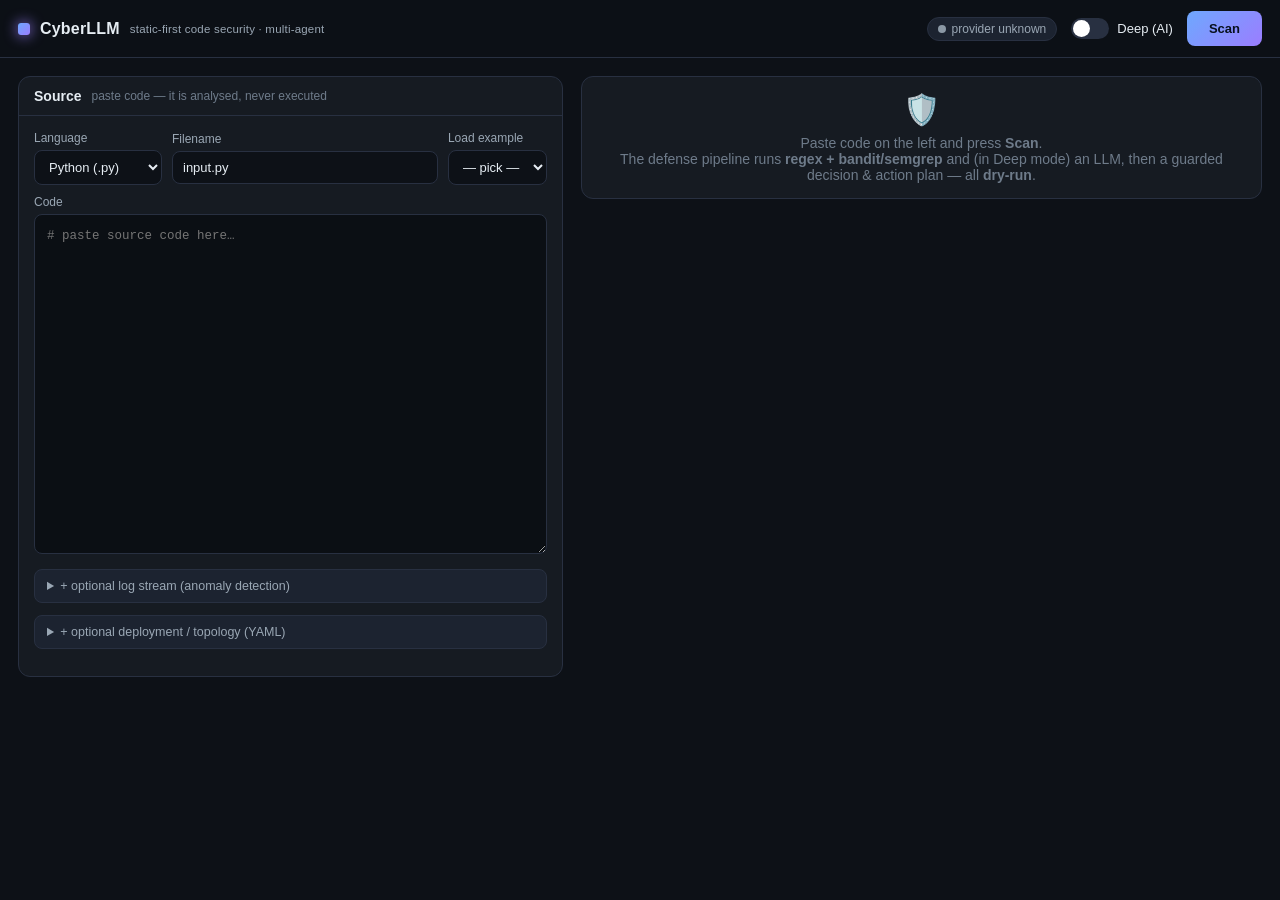
==== CyberLLM/webapp/index.html @ f9208fcb "MPC tools fixing, pipeline + multi-agent comm fix, Add UI features, problems lines fix" ====
<!DOCTYPE html>
<html lang="en">
<head>
<meta charset="utf-8">
<meta name="viewport" content="width=device-width, initial-scale=1">
<title>CyberLLM · static-first code security</title>
<style>
  :root{
    --bg:#0d1117; --panel:#161b22; --panel2:#1c2330; --line:#283041;
    --txt:#e6edf3; --muted:#9aa7b4; --dim:#6e7b8a;
    --accent:#6ea8fe; --accent2:#9b7dff;
    --crit:#ff4d6d; --high:#ff9f43; --med:#ffd23f; --low:#4dabf7; --info:#8b98a5;
    --ok:#3fb950; --bad:#f85149;
    --mono:"SFMono-Regular",Consolas,"Liberation Mono",Menlo,monospace;
    --sans:-apple-system,BlinkMacSystemFont,"Segoe UI",Roboto,Helvetica,Arial,sans-serif;
  }
  *{box-sizing:border-box}
  html,body{margin:0;padding:0;background:var(--bg);color:var(--txt);font-family:var(--sans);font-size:14px}
  a{color:var(--accent);text-decoration:none}
  button,select,input,textarea{font-family:inherit}
  .wrap{max-width:1500px;margin:0 auto;padding:0 18px 60px}

  /* ---- top bar ---- */
  header.bar{position:sticky;top:0;z-index:30;background:rgba(13,17,23,.85);
    backdrop-filter:blur(10px);border-bottom:1px solid var(--line)}
  .bar .inner{max-width:1500px;margin:0 auto;padding:11px 18px;display:flex;
    align-items:center;gap:14px;flex-wrap:wrap}
  .brand{display:flex;align-items:center;gap:10px;font-weight:700;font-size:16px;letter-spacing:.2px}
  .brand .dot{width:12px;height:12px;border-radius:3px;
    background:linear-gradient(135deg,var(--accent),var(--accent2));box-shadow:0 0 14px var(--accent2)}
  .brand small{font-weight:500;color:var(--muted);font-size:11.5px}
  .bar .spacer{flex:1}
  .pill{display:inline-flex;align-items:center;gap:6px;padding:4px 10px;border-radius:999px;
    background:var(--panel2);border:1px solid var(--line);font-size:12px;color:var(--muted)}
  .pill b{color:var(--txt);font-weight:600}
  .pill .d{width:8px;height:8px;border-radius:50%}
  .d.green{background:var(--ok)} .d.gray{background:var(--info)} .d.amber{background:var(--med)}

  /* ---- layout ---- */
  .grid{display:grid;grid-template-columns:minmax(420px,1fr) minmax(520px,1.25fr);gap:18px;margin-top:18px}
  @media(max-width:1080px){.grid{grid-template-columns:1fr}}
  .card{background:var(--panel);border:1px solid var(--line);border-radius:12px;overflow:hidden}
  .card>.head{padding:11px 15px;border-bottom:1px solid var(--line);display:flex;
    align-items:center;gap:10px;font-weight:600}
  .card>.head .sub{font-weight:400;color:var(--dim);font-size:12px}
  .card>.body{padding:15px}

  label.fld{display:block;font-size:12px;color:var(--muted);margin:0 0 5px}
  .row{display:flex;gap:10px;flex-wrap:wrap;align-items:center}
  select,input[type=text]{background:var(--bg);color:var(--txt);border:1px solid var(--line);
    border-radius:8px;padding:8px 10px;font-size:13px}
  textarea{width:100%;background:#0b0f14;color:#dce3ea;border:1px solid var(--line);border-radius:8px;
    padding:12px;font-family:var(--mono);font-size:12.5px;line-height:1.55;resize:vertical;tab-size:4}
  #code{min-height:340px}
  details.opt{margin-top:12px;border:1px solid var(--line);border-radius:8px;background:var(--panel2)}
  details.opt summary{cursor:pointer;padding:9px 12px;font-size:12.5px;color:var(--muted);user-select:none}
  details.opt[open] summary{border-bottom:1px solid var(--line);color:var(--txt)}
  details.opt .inner{padding:12px}
  details.opt textarea{min-height:120px}

  .btn{border:1px solid var(--line);background:var(--panel2);color:var(--txt);border-radius:8px;
    padding:9px 16px;font-size:13px;cursor:pointer;transition:.15s}
  .btn:hover{border-color:var(--accent)}
  .btn.primary{background:linear-gradient(135deg,var(--accent),var(--accent2));border:none;
    color:#08111f;font-weight:700;padding:10px 22px}
  .btn.primary:disabled{opacity:.5;cursor:not-allowed}
  .toggle{display:inline-flex;align-items:center;gap:8px;cursor:pointer;user-select:none;font-size:13px}
  .toggle input{display:none}
  .toggle .track{width:38px;height:21px;border-radius:999px;background:var(--line);position:relative;transition:.2s}
  .toggle .track:after{content:"";position:absolute;top:2px;left:2px;width:17px;height:17px;border-radius:50%;
    background:#fff;transition:.2s}
  .toggle input:checked+.track{background:linear-gradient(135deg,var(--accent),var(--accent2))}
  .toggle input:checked+.track:after{left:19px}

  /* ---- results ---- */
  #results{display:none}
  .stats{display:grid;grid-template-columns:repeat(auto-fit,minmax(96px,1fr));gap:10px}
  .stat{background:var(--panel2);border:1px solid var(--line);border-radius:10px;padding:11px 12px;text-align:center}
  .stat .n{font-size:24px;font-weight:800;line-height:1}
  .stat .l{font-size:11px;color:var(--muted);margin-top:5px;text-transform:uppercase;letter-spacing:.4px}
  .stat.sev-critical .n{color:var(--crit)} .stat.sev-high .n{color:var(--high)}
  .stat.sev-medium .n{color:var(--med)} .stat.sev-low .n{color:var(--low)}

  .banner{display:flex;gap:14px;flex-wrap:wrap;align-items:center;padding:13px 15px;border-radius:10px;
    border:1px solid var(--line);background:var(--panel2);margin-bottom:14px}
  .badge{display:inline-flex;align-items:center;gap:6px;padding:4px 11px;border-radius:7px;font-size:12px;
    font-weight:600;border:1px solid transparent}
  .badge.tier{background:rgba(110,168,254,.12);color:var(--accent);border-color:rgba(110,168,254,.3)}
  .badge.pass{background:rgba(63,185,80,.13);color:var(--ok);border-color:rgba(63,185,80,.35)}
  .badge.refused{background:rgba(248,81,73,.13);color:var(--bad);border-color:rgba(248,81,73,.35)}
  .badge.mode{background:rgba(155,125,255,.13);color:var(--accent2);border-color:rgba(155,125,255,.35)}

  /* finding cards */
  .finding{border:1px solid var(--line);border-left-width:4px;border-radius:9px;background:var(--panel2);
    padding:12px 14px;margin-bottom:10px;cursor:pointer;transition:.12s}
  .finding:hover{border-color:var(--accent);transform:translateX(2px)}
  .finding.sev-critical{border-left-color:var(--crit)} .finding.sev-high{border-left-color:var(--high)}
  .finding.sev-medium{border-left-color:var(--med)} .finding.sev-low{border-left-color:var(--low)}
  .finding.sev-info{border-left-color:var(--info)}
  .finding .top{display:flex;align-items:center;gap:9px;flex-wrap:wrap}
  .sevtag{font-size:10.5px;font-weight:800;text-transform:uppercase;letter-spacing:.5px;padding:2px 8px;border-radius:5px}
  .sevtag.sev-critical{background:var(--crit);color:#1a0008}
  .sevtag.sev-high{background:var(--high);color:#1a0d00}
  .sevtag.sev-medium{background:var(--med);color:#1a1500}
  .sevtag.sev-low{background:var(--low);color:#001018}
  .sevtag.sev-info{background:var(--info);color:#06121d}
  .finding .rid{font-family:var(--mono);font-size:11.5px;color:var(--accent);background:rgba(110,168,254,.1);
    padding:2px 7px;border-radius:5px}
  .finding .title{font-weight:600;font-size:13.5px}
  .finding .loc{margin-left:auto;font-family:var(--mono);font-size:11.5px;color:var(--dim)}
  .finding .detail{margin-top:7px;color:var(--muted);font-size:12.8px;line-height:1.5}
  .finding .meta{margin-top:8px;display:flex;gap:8px;flex-wrap:wrap}
  .chip{font-size:10.5px;color:var(--dim);background:var(--bg);border:1px solid var(--line);border-radius:5px;padding:2px 7px}
  .empty{padding:26px;text-align:center;color:var(--dim)}
  .empty .big{font-size:30px;margin-bottom:8px}

  /* code viewer */
  .code{font-family:var(--mono);font-size:12.5px;line-height:1.6;background:#0b0f14;border-radius:8px;
    overflow:auto;max-height:560px;border:1px solid var(--line)}
  .code table{border-collapse:collapse;width:100%}
  .code td{padding:0 0;vertical-align:top}
  .code td.ln{width:1%;white-space:nowrap;text-align:right;color:var(--dim);user-select:none;
    padding:0 12px 0 14px;border-right:1px solid var(--line)}
  .code td.src{padding:0 14px;white-space:pre;width:100%}
  .code tr.hl-critical{background:rgba(255,77,109,.13)} .code tr.hl-critical td.ln{color:var(--crit);font-weight:700}
  .code tr.hl-high{background:rgba(255,159,67,.12)} .code tr.hl-high td.ln{color:var(--high);font-weight:700}
  .code tr.hl-medium{background:rgba(255,210,63,.1)} .code tr.hl-medium td.ln{color:var(--med);font-weight:700}
  .code tr.hl-low{background:rgba(77,171,247,.1)} .code tr.hl-low td.ln{color:var(--low);font-weight:700}
  .code tr.flash{animation:flash 1.1s ease-out}
  @keyframes flash{0%{background:rgba(110,168,254,.5)}100%{}}
  .code .tag{margin-left:14px;font-size:10px;padding:1px 6px;border-radius:4px;background:rgba(0,0,0,.35);
    color:var(--muted);border:1px solid var(--line)}

  .kv{display:grid;grid-template-columns:140px 1fr;gap:7px 14px;font-size:13px}
  .kv .k{color:var(--muted)} .kv .v{color:var(--txt);word-break:break-word}
  .mono{font-family:var(--mono);font-size:12px}
  pre.json{background:#0b0f14;border:1px solid var(--line);border-radius:8px;padding:14px;overflow:auto;
    font-family:var(--mono);font-size:11.5px;line-height:1.5;max-height:440px;color:#c9d4df}
  .audit li{margin-bottom:5px;font-family:var(--mono);font-size:11.5px;color:var(--muted)}
  .gap{margin-top:16px}
  .spin{width:15px;height:15px;border:2px solid rgba(255,255,255,.3);border-top-color:#08111f;border-radius:50%;
    display:inline-block;animation:sp .7s linear infinite;vertical-align:-2px}
  @keyframes sp{to{transform:rotate(360deg)}}
  .note{font-size:11.5px;color:var(--dim);margin-top:9px;line-height:1.5}
  .err{background:rgba(248,81,73,.1);border:1px solid rgba(248,81,73,.4);color:#ff9b94;
    padding:11px 14px;border-radius:8px;margin-top:12px;font-size:13px}
</style>
</head>
<body>

<header class="bar">
  <div class="inner">
    <div class="brand"><span class="dot"></span>CyberLLM
      <small>static-first code security · multi-agent</small></div>
    <div class="spacer"></div>
    <span class="pill" id="provPill"><span class="d gray"></span>checking provider…</span>
    <label class="toggle" title="Deep mode uses the configured LLM (Azure gpt-4o) when credentials exist; otherwise the deterministic regex+bandit layers run.">
      <input type="checkbox" id="deep"><span class="track"></span>
      <span>Deep&nbsp;(AI)</span>
    </label>
    <button class="btn primary" id="scanBtn">Scan</button>
  </div>
</header>

<div class="wrap">
  <div class="grid">

    <!-- ============ INPUT ============ -->
    <section class="card" id="inputCard">
      <div class="head">Source
        <span class="sub">paste code — it is analysed, never executed</span></div>
      <div class="body">
        <div class="row" style="margin-bottom:10px">
          <div>
            <label class="fld" for="lang">Language</label>
            <select id="lang">
              <option value="py">Python (.py)</option>
              <option value="c">C (.c)</option>
              <option value="cpp">C++ (.cpp)</option>
              <option value="java">Java (.java)</option>
              <option value="js">JavaScript (.js)</option>
              <option value="go">Go (.go)</option>
            </select>
          </div>
          <div style="flex:1;min-width:160px">
            <label class="fld" for="fname">Filename</label>
            <input type="text" id="fname" value="input.py" style="width:100%">
          </div>
          <div>
            <label class="fld" for="examples">Load example</label>
            <select id="examples"><option value="">— pick —</option></select>
          </div>
        </div>

        <label class="fld" for="code">Code</label>
        <textarea id="code" placeholder="# paste source code here…"></textarea>

        <details class="opt">
          <summary>+ optional log stream (anomaly detection)</summary>
          <div class="inner"><textarea id="logtxt"
            placeholder="paste log lines… (left blank → a clean baseline is used)"></textarea></div>
        </details>
        <details class="opt">
          <summary>+ optional deployment / topology (YAML)</summary>
          <div class="inner"><textarea id="deptxt"
            placeholder="actors / datasources / edges YAML… (left blank → a clean minimal topology is used)"></textarea></div>
        </details>

        <p class="note" id="modeNote"></p>
      </div>
    </section>

    <!-- ============ RESULTS ============ -->
    <section>
      <div id="placeholder" class="card"><div class="body empty">
        <div class="big">🛡️</div>
        Paste code on the left and press <b>Scan</b>.<br>
        The defense pipeline runs <b>regex + bandit/semgrep</b> and (in Deep mode) an LLM,
        then a guarded decision &amp; action plan — all <b>dry-run</b>.
      </div></div>
      <div id="err" class="err" style="display:none"></div>

      <div id="results">
        <!-- summary -->
        <div class="card"><div class="body">
          <div class="banner" id="banner"></div>
          <div class="stats" id="stats"></div>
          <p class="note" id="decisionSummary"></p>
        </div></div>

        <!-- findings -->
        <div class="card gap"><div class="head">Findings
          <span class="sub" id="findCount"></span></div>
          <div class="body" id="findings"></div>
        </div>

        <!-- annotated code -->
        <div class="card gap"><div class="head">Annotated source
          <span class="sub">flagged lines are highlighted — click a finding to jump</span></div>
          <div class="body"><div class="code" id="codeView"></div></div>
        </div>

        <!-- decision / action / guard -->
        <div class="card gap"><div class="head">Decision · Action · Guard</div>
          <div class="body" id="reasoning"></div>
        </div>

        <!-- raw -->
        <div class="card gap"><div class="head">Raw result (JSON)</div>
          <div class="body"><details><summary class="note" style="cursor:pointer">show full record</summary>
            <pre class="json gap" id="rawjson"></pre></details></div>
        </div>
      </div>
    </section>
  </div>
</div>

<script>
const $ = s => document.querySelector(s);
const EXT = {py:".py",c:".c",cpp:".cpp",java:".java",js:".js",go:".go"};
const SEV = ["critical","high","medium","low","info"];
const sevClass = s => SEV.includes((s||"").toLowerCase()) ? (s||"").toLowerCase() : "info";
const esc = s => (s==null?"":String(s)).replace(/[&<>"]/g,c=>({"&":"&amp;","<":"&lt;",">":"&gt;",'"':"&quot;"}[c]));

let HEALTH = null;

// ---- provider health ----
async function loadHealth(){
  try{
    const h = await (await fetch("/api/health")).json();
    HEALTH = h;
    const real = h.llm_real;
    $("#provPill").innerHTML =
      `<span class="d ${real?'green':'amber'}"></span>`+
      `LLM <b>${esc(h.llm_impl)}</b> · ${esc(h.llm_model)} `+
      `<span style="color:var(--dim)">(${real?'live':'offline stub'})</span>`;
    const t = h.tools||{};
    const av = Object.keys(t).filter(k=>t[k]);
    refreshModeNote(av);
  }catch(e){ $("#provPill").innerHTML = `<span class="d gray"></span>provider unknown`; }
}
function refreshModeNote(av){
  const deep = $("#deep").checked;
  const real = HEALTH && HEALTH.llm_real;
  let m = "";
  if(deep && real) m = "Deep mode → live LLM refinement on top of the static layers.";
  else if(deep && !real) m = "Deep requested but no live LLM credentials — running deterministic regex"+(av&&av.length?" + "+av.join("/"):"")+" only.";
  else m = "Fast mode → deterministic regex"+(av&&av.length?" + "+av.join("/"):"")+" (offline, instant).";
  $("#modeNote").textContent = m;
}

// ---- examples ----
async function loadExamples(){
  try{
    const r = await (await fetch("/api/examples")).json();
    const sel = $("#examples");
    (r.examples||[]).forEach((ex,i)=>{
      const o=document.createElement("option"); o.value=i; o.textContent=ex.name; sel.appendChild(o);
      sel._data=sel._data||[]; sel._data[i]=ex;
    });
  }catch(e){}
}
$("#examples").addEventListener("change",e=>{
  const d=e.target._data&&e.target._data[e.target.value]; if(!d)return;
  $("#code").value=d.code; $("#fname").value=d.filename;
  const ext=(d.filename.match(/\.(\w+)$/)||[])[1];
  for(const k in EXT){ if(EXT[k]==="."+ext){ $("#lang").value=k; } }
});
$("#lang").addEventListener("change",e=>{
  const f=$("#fname"); const base=(f.value.replace(/\.\w+$/,"")||"input");
  f.value = base + (EXT[e.target.value]||".txt");
});
$("#deep").addEventListener("change",()=>{
  const t=HEALTH&&HEALTH.tools||{}; refreshModeNote(Object.keys(t).filter(k=>t[k]));
});

// ---- scan ----
$("#scanBtn").addEventListener("click", runScan);
async function runScan(){
  const code = $("#code").value;
  if(!code.trim()){ showErr("Please paste some code first."); return; }
  const btn=$("#scanBtn"); btn.disabled=true; btn.innerHTML='<span class="spin"></span> Scanning…';
  $("#err").style.display="none";
  try{
    const res = await fetch("/api/scan",{method:"POST",headers:{"Content-Type":"application/json"},
      body:JSON.stringify({
        code, filename:$("#fname").value||"input.py",
        log:$("#logtxt").value, deployment:$("#deptxt").value,
        deep:$("#deep").checked })});
    const data = await res.json();
    if(!data.ok){ showErr(data.error||"scan failed"); return; }
    render(data);
  }catch(e){ showErr(String(e)); }
  finally{ btn.disabled=false; btn.textContent="Scan"; }
}
function showErr(m){ const e=$("#err"); e.textContent="⚠ "+m; e.style.display="block"; }

// ---- render ----
function render(data){
  $("#placeholder").style.display="none";
  $("#results").style.display="block";
  const rec=data.record||{};
  const findings=(rec.findings||[]).slice().sort((a,b)=>SEV.indexOf(sevClass(a.severity))-SEV.indexOf(sevClass(b.severity)));

  // banner
  const tier=rec.decision&&rec.decision.recommended_tier||"—";
  const gv=rec.guard_verdict||{}; const allowed=gv.allowed;
  const conf=rec.decision?Math.round((rec.decision.confidence||0)*100):0;
  $("#banner").innerHTML =
    `<span class="badge mode">${data.deep?'DEEP · AI':'FAST · static'}</span>`+
    `<span class="badge tier">tier: ${esc(tier)}</span>`+
    `<span class="badge ${allowed?'pass':'refused'}">guard: ${allowed?'PASS':'REFUSED'}</span>`+
    `<span class="pill">confidence <b>${conf}%</b></span>`+
    `<span class="pill">${esc(data.filename)}</span>`+
    (rec.replanning?`<span class="pill">replan <b>${rec.replanning.rounds}</b> · ${rec.replanning.resolved?'resolved':'unresolved'}</span>`:"");

  // stats
  const counts={critical:0,high:0,medium:0,low:0,info:0};
  findings.forEach(f=>counts[sevClass(f.severity)]++);
  $("#stats").innerHTML =
    `<div class="stat"><div class="n">${findings.length}</div><div class="l">findings</div></div>`+
    SEV.filter(s=>s!=="info"||counts.info).map(s=>
      `<div class="stat sev-${s}"><div class="n">${counts[s]}</div><div class="l">${s}</div></div>`).join("");

  $("#decisionSummary").textContent = rec.decision&&rec.decision.summary||"";

  // findings list
  $("#findCount").textContent = `${findings.length} total`;
  const fc=$("#findings");
  if(!findings.length){
    fc.innerHTML=`<div class="empty"><div class="big">✓</div>No issues detected by the active layers.</div>`;
  }else{
    fc.innerHTML = findings.map((f,i)=>{
      const sc=sevClass(f.severity);
      const meta=[f.asset_category&&`asset: ${esc(f.asset_category)}`,
                  f.source_agent&&`via: ${esc(f.source_agent)}`].filter(Boolean)
                  .map(m=>`<span class="chip">${m}</span>`).join("");
      return `<div class="finding sev-${sc}" data-line="${f.line||''}">
        <div class="top">
          <span class="sevtag sev-${sc}">${esc(f.severity)}</span>
          <span class="rid">${esc(f.rule_id)}</span>
          <span class="title">${esc(f.title)}</span>
          <span class="loc">${esc(f.location)}${f.line?(' :'+f.line):''}</span>
        </div>
        <div class="detail">${esc(f.detail)}</div>
        ${meta?`<div class="meta">${meta}</div>`:""}
      </div>`;
    }).join("");
  }

  // annotated code
  renderCode(data.code||"", findings);
  fc.querySelectorAll(".finding").forEach(el=>{
    el.addEventListener("click",()=>{
      const ln=el.getAttribute("data-line"); if(!ln)return;
      const row=$("#codeView").querySelector(`tr[data-ln="${ln}"]`);
      if(row){ row.scrollIntoView({behavior:"smooth",block:"center"});
        row.classList.remove("flash"); void row.offsetWidth; row.classList.add("flash"); }
    });
  });

  // reasoning
  renderReasoning(rec);
  $("#rawjson").textContent = JSON.stringify(rec,null,2);
  window.scrollTo({top:0,behavior:"smooth"});
}

function renderCode(code, findings){
  const byLine={};
  findings.forEach(f=>{ if(f.line){ (byLine[f.line]=byLine[f.line]||[]).push(f); }});
  const lines=code.replace(/\n$/,"").split("\n");
  const rows=lines.map((ln,i)=>{
    const n=i+1; const fs=byLine[n];
    let cls="",tag="";
    if(fs){ const worst=fs.map(f=>sevClass(f.severity)).sort((a,b)=>SEV.indexOf(a)-SEV.indexOf(b))[0];
      cls=`hl-${worst}`;
      tag=`<span class="tag">${fs.map(f=>esc(f.rule_id)).join(", ")}</span>`; }
    return `<tr data-ln="${n}" class="${cls}"><td class="ln">${n}</td><td class="src">${esc(ln)||" "}${tag}</td></tr>`;
  }).join("");
  $("#codeView").innerHTML=`<table>${rows}</table>`;
}

function renderReasoning(rec){
  const d=rec.decision||{}, a=rec.action||{}, gv=rec.guard_verdict||{}, rp=rec.replanning||{};
  const audit=rec.mcp_audit||[];
  const assets=(d.asset_categories_touched||[]).map(x=>`<span class="chip">${esc(x)}</span>`).join(" ")||'<span class="chip">none</span>';
  let html=`<div class="kv">
    <div class="k">Recommended tier</div><div class="v"><b>${esc(d.recommended_tier||"—")}</b></div>
    <div class="k">Confidence</div><div class="v">${Math.round((d.confidence||0)*100)}%</div>
    <div class="k">Assets touched</div><div class="v">${assets}</div>
    <div class="k">Justification</div><div class="v">${esc(d.justification||"—")}</div>
  </div>`;
  html+=`<div class="head" style="border:0;padding:14px 0 8px;font-weight:600">Action plan
    <span class="sub">(dry-run)</span></div>
  <div class="kv">
    <div class="k">Action</div><div class="v mono">${esc(a.kind||"—")} → ${esc(a.target||"—")}</div>
    <div class="k">Parameters</div><div class="v mono">${esc(JSON.stringify(a.parameters||{}))}</div>
    <div class="k">Guard</div><div class="v">${gv.allowed?'<span style="color:var(--ok)">✓ allowed</span>':'<span style="color:var(--bad)">✕ refused</span>'} — ${esc(gv.reason||"")}</div>
    <div class="k">Re-planning</div><div class="v">${rp.rounds||0} round(s) · ${rp.resolved?'<span style="color:var(--ok)">resolved</span>':'<span style="color:var(--med)">unresolved</span>'}</div>
  </div>`;
  if(audit.length){
    html+=`<div class="head" style="border:0;padding:14px 0 8px;font-weight:600">MCP tool calls
      <span class="sub">(${audit.length})</span></div><ul class="audit">`;
    audit.forEach(x=>{
      const name=x.tool||x.name||x.kind||"tool";
      const ok=x.ok!==undefined?x.ok:(x.status==="ok");
      html+=`<li>${ok?'✓':'•'} ${esc(name)} ${x.dry_run||x.dry?'<span class="chip">dry-run</span>':''} ${esc(x.summary||x.target||"")}</li>`;
    });
    html+=`</ul>`;
  }
  $("#reasoning").innerHTML=html;
}

loadHealth(); loadExamples();
</script>
</body>
</html>
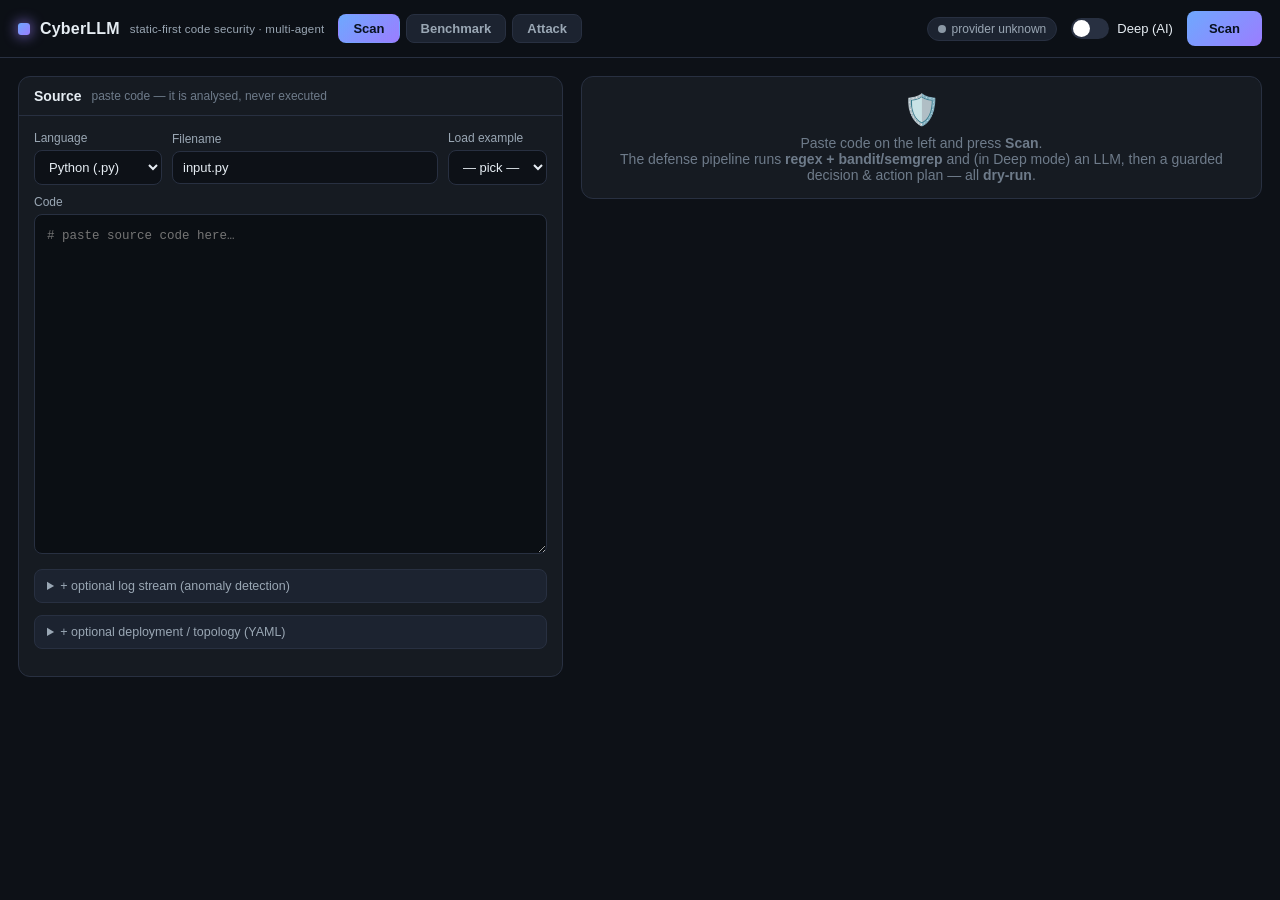
==== commit 48ac8cce: "add benchmarking" ====
--- a/CyberLLM/webapp/index.html
+++ b/CyberLLM/webapp/index.html
@@ -144,6 +144,59 @@
   .note{font-size:11.5px;color:var(--dim);margin-top:9px;line-height:1.5}
   .err{background:rgba(248,81,73,.1);border:1px solid rgba(248,81,73,.4);color:#ff9b94;
     padding:11px 14px;border-radius:8px;margin-top:12px;font-size:13px}
+
+  /* ---- tabs ---- */
+  .tabs{display:flex;gap:6px}
+  .tab{padding:6px 14px;border-radius:8px;border:1px solid var(--line);background:var(--panel2);
+    color:var(--muted);cursor:pointer;font-size:13px;font-weight:600}
+  .tab.active{background:linear-gradient(135deg,var(--accent),var(--accent2));color:#08111f;border-color:transparent}
+
+  /* ---- benchmark ---- */
+  .metrics{display:grid;grid-template-columns:repeat(auto-fit,minmax(110px,1fr));gap:10px;margin-top:4px}
+  .metric{background:var(--panel2);border:1px solid var(--line);border-radius:10px;padding:13px 10px;text-align:center}
+  .metric .n{font-size:25px;font-weight:800;line-height:1}
+  .metric .l{font-size:10.5px;color:var(--muted);margin-top:6px;text-transform:uppercase;letter-spacing:.4px}
+  .metric.good .n{color:var(--ok)} .metric.warn .n{color:var(--med)} .metric.bad .n{color:var(--bad)}
+  .metric.accent .n{color:var(--accent)}
+  .track2{height:11px;background:var(--bg);border:1px solid var(--line);border-radius:6px;overflow:hidden}
+  .fill2{height:100%;border-radius:6px;transition:width .4s}
+  .brow{display:grid;grid-template-columns:150px 1fr 70px;gap:12px;align-items:center;margin-bottom:8px;font-size:12.5px}
+  .brow .lab{color:var(--muted);text-transform:capitalize}
+  .brow .val{font-family:var(--mono);font-size:11.5px;color:var(--dim);text-align:right}
+  .bfile{border:1px solid var(--line);border-radius:9px;margin-bottom:8px;background:var(--panel2);overflow:hidden}
+  .bfile summary{cursor:pointer;padding:10px 13px;display:flex;gap:10px;align-items:center;flex-wrap:wrap;list-style:none}
+  .bfile summary::-webkit-details-marker{display:none}
+  .bfile .fname{font-family:var(--mono);font-weight:600}
+  .bfile .langtag{font-size:10px;text-transform:uppercase;letter-spacing:.5px;padding:1px 7px;border-radius:5px;
+    background:rgba(110,168,254,.12);color:var(--accent)}
+  .bfile .cov{margin-left:auto;font-family:var(--mono);font-size:12px}
+  .bfile .inner{padding:4px 14px 12px}
+  .vrow{display:flex;gap:9px;align-items:baseline;padding:6px 0;font-size:12.5px;border-top:1px solid var(--line)}
+  .vrow .mark{font-weight:800;width:16px}
+  .vrow .vt{flex:1}
+  .vrow .vmeta{color:var(--dim);font-size:11px}
+  .ok{color:var(--ok)} .bad{color:var(--bad)}
+  .tag2{font-family:var(--mono);font-size:10.5px;padding:1px 6px;border-radius:4px;background:var(--bg);
+    border:1px solid var(--line);color:var(--muted)}
+  .pill.skip{color:var(--med);border-color:rgba(255,210,63,.35)}
+  .benchnote{font-size:11.5px;color:var(--dim);line-height:1.55;margin-top:10px}
+
+  /* ---- attack ---- */
+  .warnbanner{background:rgba(255,159,67,.1);border:1px solid rgba(255,159,67,.4);
+    color:#ffce9e;padding:11px 14px;border-radius:8px;font-size:12.5px;line-height:1.55}
+  .scriptcard{border:1px solid var(--line);border-radius:9px;background:var(--panel2);
+    margin-bottom:10px;overflow:hidden}
+  .scriptcard .sh{padding:9px 13px;display:flex;gap:9px;align-items:center;flex-wrap:wrap;
+    border-bottom:1px solid var(--line)}
+  .scriptcard .st{font-weight:600}
+  .scriptcard .eff{color:var(--dim);font-size:11.5px;width:100%}
+  .scriptcard pre{margin:0;padding:12px 14px;font-family:var(--mono);font-size:11.5px;
+    white-space:pre-wrap;color:#cdd6e0;max-height:320px;overflow:auto}
+  .scriptcard.redacted{border-color:rgba(248,81,73,.4)}
+  .scriptcard.redacted .sh{color:var(--bad)}
+  .pathrow{display:flex;gap:8px;flex-wrap:wrap;margin-top:5px}
+  .pathstep{font-family:var(--mono);font-size:11px;background:var(--bg);border:1px solid var(--line);
+    border-radius:5px;padding:2px 8px;color:var(--muted)}
 </style>
 </head>
 <body>
@@ -152,6 +205,11 @@
   <div class="inner">
     <div class="brand"><span class="dot"></span>CyberLLM
       <small>static-first code security · multi-agent</small></div>
+    <div class="tabs">
+      <button class="tab active" data-tab="scan">Scan</button>
+      <button class="tab" data-tab="bench">Benchmark</button>
+      <button class="tab" data-tab="attack">Attack</button>
+    </div>
     <div class="spacer"></div>
     <span class="pill" id="provPill"><span class="d gray"></span>checking provider…</span>
     <label class="toggle" title="Deep mode uses the configured LLM (Azure gpt-4o) when credentials exist; otherwise the deterministic regex+bandit layers run.">
@@ -163,6 +221,7 @@
 </header>
 
 <div class="wrap">
+  <div id="view-scan">
   <div class="grid">
 
     <!-- ============ INPUT ============ -->
@@ -177,6 +236,7 @@
               <option value="py">Python (.py)</option>
               <option value="c">C (.c)</option>
               <option value="cpp">C++ (.cpp)</option>
+              <option value="rust">Rust (.rs)</option>
               <option value="java">Java (.java)</option>
               <option value="js">JavaScript (.js)</option>
               <option value="go">Go (.go)</option>
@@ -207,6 +267,7 @@
         </details>
 
         <p class="note" id="modeNote"></p>
+        <p class="note" id="loadHint"></p>
       </div>
     </section>
 
@@ -253,11 +314,135 @@
       </div>
     </section>
   </div>
+  </div><!-- /view-scan -->
+
+  <!-- ============ BENCHMARK ============ -->
+  <div id="view-bench" style="display:none">
+    <section class="card"><div class="head">Automotive Security Benchmark
+      <span class="sub" id="benchSub">loading corpus…</span></div>
+      <div class="body">
+        <div class="row" style="align-items:flex-end;gap:14px">
+          <div>
+            <label class="fld" for="benchWindow">Line-match window (±)</label>
+            <input type="text" id="benchWindow" value="3" style="width:70px">
+          </div>
+          <button class="btn primary" id="benchBtn">Run benchmark</button>
+          <span class="note" id="benchModeNote"></span>
+        </div>
+        <p class="benchnote">
+          The corpus is original C / C++ / Rust automotive code seeded with labelled
+          vulnerabilities (ground truth in <span class="mono">benchmark/automotive/</span>).
+          A labelled vuln counts as <b>detected</b> when a finding lands within the window
+          of its line. Clean control files measure false positives. <b>Fast</b> = deterministic
+          layers (offline); <b>Deep</b> = live LLM per file (the realistic detector for C/C++/Rust).
+        </p>
+        <div id="benchErr" class="err" style="display:none"></div>
+      </div>
+    </section>
+
+    <div id="benchResults" style="display:none">
+      <div class="card gap"><div class="body">
+        <div class="metrics" id="benchMetrics"></div>
+        <div class="gap"></div>
+        <div class="brow"><div class="lab">Overall coverage</div>
+          <div class="track2"><div class="fill2" id="benchCovBar"></div></div>
+          <div class="val" id="benchCovVal"></div></div>
+      </div></div>
+
+      <div class="card gap"><div class="head">Coverage by severity</div>
+        <div class="body" id="benchBySev"></div></div>
+      <div class="card gap"><div class="head">Coverage by category</div>
+        <div class="body" id="benchByCat"></div></div>
+      <div class="card gap"><div class="head">Coverage by language</div>
+        <div class="body" id="benchByLang"></div></div>
+
+      <div class="card gap"><div class="head">Per-file results
+        <span class="sub">click a file to expand its labelled vulnerabilities</span></div>
+        <div class="body" id="benchFiles"></div></div>
+
+      <div class="card gap"><div class="head">Raw benchmark (JSON)</div>
+        <div class="body"><details><summary class="note" style="cursor:pointer">show full result</summary>
+          <pre class="json gap" id="benchRaw"></pre></details></div>
+      </div>
+    </div>
+  </div><!-- /view-bench -->
+
+  <!-- ============ ATTACK ============ -->
+  <div id="view-attack" style="display:none">
+    <div class="grid">
+      <section class="card"><div class="head">Target source
+        <span class="sub">red-team analysis — for authorised testing only</span></div>
+        <div class="body">
+          <div class="row" style="margin-bottom:10px">
+            <div style="flex:1;min-width:160px">
+              <label class="fld" for="atkFname">Filename</label>
+              <input type="text" id="atkFname" value="input.py" style="width:100%">
+            </div>
+            <div>
+              <label class="fld" for="atkExamples">Load from corpus</label>
+              <select id="atkExamples"><option value="">— pick —</option></select>
+            </div>
+          </div>
+          <label class="fld" for="atkScenario">Attack scenario / goal</label>
+          <input type="text" id="atkScenario" style="width:100%;margin-bottom:10px"
+            placeholder="e.g. Exfiltrate fleet vehicle records / tamper with the brake ECU">
+          <label class="fld" for="atkCode">Code</label>
+          <textarea id="atkCode" placeholder="# paste the target source code here…"></textarea>
+          <details class="opt">
+            <summary>+ optional deployment / topology (YAML)</summary>
+            <div class="inner"><textarea id="atkDep"
+              placeholder="actors / datasources / edges YAML — enables poison/trigger path analysis"></textarea></div>
+          </details>
+          <div class="row" style="margin-top:12px">
+            <button class="btn primary" id="atkBtn">Run red-team analysis</button>
+            <span class="note" id="atkModeNote"></span>
+          </div>
+          <p class="warnbanner" style="margin-top:12px">
+            ⚠ This produces an <b>attack plan and proof-of-concept scripts</b> for
+            <b>authorised</b> red-team use. The scripts are <b>generated as text and never
+            executed</b> here; an <b>EthicsGuard</b> checks scope/target and <b>redacts</b>
+            destructive payloads. Use only on systems you own or are authorised to test.
+          </p>
+          <div id="atkErr" class="err" style="display:none"></div>
+        </div>
+      </section>
+
+      <section>
+        <div id="atkPlaceholder" class="card"><div class="body empty">
+          <div class="big">🎯</div>
+          Paste target code, give a scenario, and run.<br>
+          You'll get the recon graph, the chosen exploit chain (poison/trigger paths),
+          the ethics verdict, and benign PoC scripts.
+        </div></div>
+        <div id="atkResults" style="display:none">
+          <div class="card"><div class="body">
+            <div class="banner" id="atkBanner"></div>
+            <p class="note" id="atkSummary"></p>
+          </div></div>
+
+          <div class="card gap"><div class="head">Reconnaissance
+            <span class="sub">passive — no packets sent</span></div>
+            <div class="body" id="atkRecon"></div></div>
+
+          <div class="card gap"><div class="head">Exploit plan</div>
+            <div class="body" id="atkPlan"></div></div>
+
+          <div class="card gap"><div class="head">PoC scripts
+            <span class="sub" id="atkScriptCount"></span></div>
+            <div class="body" id="atkScripts"></div></div>
+
+          <div class="card gap"><div class="head">Raw result (JSON)</div>
+            <div class="body"><details><summary class="note" style="cursor:pointer">show full record</summary>
+              <pre class="json gap" id="atkRaw"></pre></details></div></div>
+        </div>
+      </section>
+    </div>
+  </div>
 </div>
 
 <script>
 const $ = s => document.querySelector(s);
-const EXT = {py:".py",c:".c",cpp:".cpp",java:".java",js:".js",go:".go"};
+const EXT = {py:".py",c:".c",cpp:".cpp",rust:".rs",java:".java",js:".js",go:".go"};
 const SEV = ["critical","high","medium","low","info"];
 const sevClass = s => SEV.includes((s||"").toLowerCase()) ? (s||"").toLowerCase() : "info";
 const esc = s => (s==null?"":String(s)).replace(/[&<>"]/g,c=>({"&":"&amp;","<":"&lt;",">":"&gt;",'"':"&quot;"}[c]));
@@ -290,21 +475,46 @@
 }
 
 // ---- examples ----
+function populateLoader(sel, data){
+  sel._data=[];
+  const addGroup = (label, items) => {
+    if(!items || !items.length) return;
+    const og=document.createElement("optgroup"); og.label=label;
+    items.forEach(ex=>{
+      const i=sel._data.length; sel._data[i]=ex;
+      const o=document.createElement("option"); o.value=i; o.textContent=ex.name;
+      og.appendChild(o);
+    });
+    sel.appendChild(og);
+  };
+  addGroup("Examples", data.examples);
+  addGroup("Benchmark corpus (automotive)", data.benchmark);
+}
 async function loadExamples(){
   try{
     const r = await (await fetch("/api/examples")).json();
-    const sel = $("#examples");
-    (r.examples||[]).forEach((ex,i)=>{
-      const o=document.createElement("option"); o.value=i; o.textContent=ex.name; sel.appendChild(o);
-      sel._data=sel._data||[]; sel._data[i]=ex;
-    });
+    populateLoader($("#examples"), r);
+    populateLoader($("#atkExamples"), r);
   }catch(e){}
 }
+$("#atkExamples").addEventListener("change",e=>{
+  const d=e.target._data&&e.target._data[e.target.value]; if(!d)return;
+  $("#atkCode").value=d.code; $("#atkFname").value=d.filename;
+});
 $("#examples").addEventListener("change",e=>{
   const d=e.target._data&&e.target._data[e.target.value]; if(!d)return;
   $("#code").value=d.code; $("#fname").value=d.filename;
   const ext=(d.filename.match(/\.(\w+)$/)||[])[1];
   for(const k in EXT){ if(EXT[k]==="."+ext){ $("#lang").value=k; } }
+  // benchmark files carry ground-truth counts — hint what to expect
+  if(d.n_vulns!==undefined){
+    $("#loadHint").innerHTML = d.clean
+      ? "🧪 <b>Clean control</b> — a correct scan finds nothing here."
+      : `🚗 <b>Benchmark file</b> — ground truth lists <b>${d.n_vulns}</b> vulnerabilit`+
+        `${d.n_vulns===1?'y':'ies'}. Toggle <b>Deep&nbsp;(AI)</b> for the realistic result, then Scan.`;
+  } else {
+    $("#loadHint").textContent = "";
+  }
 });
 $("#lang").addEventListener("change",e=>{
   const f=$("#fname"); const base=(f.value.replace(/\.\w+$/,"")||"input");
@@ -451,6 +661,225 @@
   $("#reasoning").innerHTML=html;
 }
 
+// ---- tabs ----
+let benchLoaded = false;
+document.querySelectorAll(".tab").forEach(t => t.addEventListener("click", () => {
+  document.querySelectorAll(".tab").forEach(x => x.classList.remove("active"));
+  t.classList.add("active");
+  const tab = t.getAttribute("data-tab");
+  $("#view-scan").style.display = tab === "scan" ? "block" : "none";
+  $("#view-bench").style.display = tab === "bench" ? "block" : "none";
+  $("#view-attack").style.display = tab === "attack" ? "block" : "none";
+  $("#scanBtn").style.display = tab === "scan" ? "" : "none";
+  if (tab === "bench" && !benchLoaded) { benchLoaded = true; loadBenchManifest(); }
+  if (tab === "bench") refreshBenchModeNote();
+  if (tab === "attack") refreshAtkModeNote();
+}));
+
+function refreshBenchModeNote(){
+  const deep = $("#deep").checked, real = HEALTH && HEALTH.llm_real;
+  $("#benchModeNote").textContent = (deep && real)
+    ? "Deep: one live gpt-4o call per ingested file (slower, costs tokens)."
+    : (deep && !real) ? "Deep requested but no live LLM — running the deterministic layers."
+    : "Fast: deterministic layers only (offline, instant).";
+}
+$("#deep").addEventListener("change", refreshBenchModeNote);
+
+async function loadBenchManifest(){
+  try{
+    const m = await (await fetch("/api/benchmark")).json();
+    if(!m.ok) return;
+    const langs = [...new Set(m.files.map(f=>f.language))].join(" · ");
+    const clean = m.files.filter(f=>f.clean).length;
+    const skip = m.files.filter(f=>!f.ingested && !f.clean).length;
+    $("#benchSub").innerHTML = `${m.files.length} files (${langs}) · `+
+      `<b>${m.total_vulns}</b> labelled vulnerabilities · ${clean} clean control(s)`+
+      (skip?` · <span style="color:var(--med)">${skip} file(s) not ingested by the scanner</span>`:"");
+    refreshBenchModeNote();
+  }catch(e){ $("#benchSub").textContent = "could not load corpus"; }
+}
+
+$("#benchBtn").addEventListener("click", runBench);
+async function runBench(){
+  const btn=$("#benchBtn"); btn.disabled=true; btn.innerHTML='<span class="spin"></span> Running…';
+  $("#benchErr").style.display="none";
+  try{
+    const win = parseInt($("#benchWindow").value) || 3;
+    const res = await fetch("/api/benchmark",{method:"POST",headers:{"Content-Type":"application/json"},
+      body:JSON.stringify({deep:$("#deep").checked, window:win})});
+    const data = await res.json();
+    if(!data.ok){ $("#benchErr").textContent="⚠ "+(data.error||"failed"); $("#benchErr").style.display="block"; return; }
+    renderBench(data);
+  }catch(e){ $("#benchErr").textContent="⚠ "+String(e); $("#benchErr").style.display="block"; }
+  finally{ btn.disabled=false; btn.textContent="Run benchmark"; }
+}
+
+function covColor(pct){
+  if(pct>=75) return "var(--ok)";
+  if(pct>=40) return "var(--med)";
+  if(pct>=15) return "var(--high)";
+  return "var(--bad)";
+}
+function bar(label, covered, total){
+  const pct = total ? Math.round(covered/total*100) : 0;
+  return `<div class="brow"><div class="lab">${esc(label)}</div>`+
+    `<div class="track2"><div class="fill2" style="width:${pct}%;background:${covColor(pct)}"></div></div>`+
+    `<div class="val">${covered}/${total} · ${pct}%</div></div>`;
+}
+function barGroup(obj){
+  // sort by total desc for stable display
+  return Object.keys(obj).sort((a,b)=>obj[b].total-obj[a].total)
+    .map(k=>bar(k, obj[k].covered, obj[k].total)).join("") || '<div class="note">—</div>';
+}
+
+function renderBench(data){
+  $("#benchResults").style.display="block";
+  const m = data.metrics;
+  const cards = [
+    {n:m.coverage_pct+"%", l:"coverage", c:m.coverage_pct>=50?"good":(m.coverage_pct>=20?"warn":"bad")},
+    {n:`${m.covered}/${m.total_vulns}`, l:"detected", c:"accent"},
+    {n:m.missed, l:"missed", c:m.missed?"warn":"good"},
+    {n:m.recall, l:"recall", c:"accent"},
+    {n:m.precision, l:"precision", c:"accent"},
+    {n:m.f1, l:"F1 score", c:"accent"},
+    {n:m.false_positives, l:"false positives", c:m.false_positives?"bad":"good"},
+    {n:m.extra_findings, l:"extra (unlabeled)", c:""},
+  ];
+  $("#benchMetrics").innerHTML = cards.map(c=>
+    `<div class="metric ${c.c}"><div class="n">${esc(c.n)}</div><div class="l">${c.l}</div></div>`).join("");
+
+  const pct = m.coverage_pct;
+  $("#benchCovBar").style.width = pct+"%";
+  $("#benchCovBar").style.background = covColor(pct);
+  $("#benchCovVal").textContent = `${m.covered}/${m.total_vulns} · ${pct}%`+
+    `  (${data.deep?'Deep · gpt-4o':'Fast · static'})`;
+
+  $("#benchBySev").innerHTML  = barGroup(m.by_severity);
+  $("#benchByCat").innerHTML  = barGroup(m.by_category);
+  $("#benchByLang").innerHTML = barGroup(m.by_language);
+
+  // per-file accordion
+  $("#benchFiles").innerHTML = data.files.map(f=>{
+    const cov = f.clean
+      ? `<span class="cov">${f.false_positives? '<span class="bad">'+f.false_positives+' FP</span>':'<span class="ok">0 FP</span>'}</span>`
+      : `<span class="cov" style="color:${covColor(f.n_vulns?Math.round(f.covered/f.n_vulns*100):100)}">${f.covered}/${f.n_vulns}</span>`;
+    const skipBadge = (!f.ingested && !f.clean)
+      ? '<span class="pill skip">not ingested (.'+f.path.split(".").pop()+')</span>' : '';
+    let body = "";
+    if(f.clean){
+      body = f.extra.length
+        ? f.extra.map(x=>`<div class="vrow"><span class="mark bad">⚠</span><span class="vt">false positive: <span class="tag2">${esc(x.rule_id)}</span> ${esc(x.title||'')} <span class="vmeta">line ${x.line||'?'}</span></span></div>`).join("")
+        : '<div class="vrow" style="border:0"><span class="mark ok">✓</span><span class="vt">no findings — clean control behaved correctly</span></div>';
+    } else {
+      body = (f.vulns||[]).map(v=>{
+        const mk = v.detected ? '<span class="mark ok">✓</span>' : '<span class="mark bad">✗</span>';
+        const matched = v.detected && v.matched
+          ? ` <span class="vmeta">→ matched <span class="tag2">${esc(v.matched.rule_id)}</span> @ line ${v.matched.line}</span>` : '';
+        return `<div class="vrow">${mk}<span class="vt">`+
+          `<span class="tag2">${esc(v.cwe)}</span> <b>${esc(v.title)}</b> `+
+          `<span class="vmeta">${esc(v.severity)} · line ${v.line} · ${esc(v.category)}</span>${matched}</span></div>`;
+      }).join("");
+      if(f.extra && f.extra.length){
+        body += `<div class="vrow"><span class="mark">·</span><span class="vt vmeta">`+
+          `${f.extra.length} extra finding(s) not matching a label (not scored): `+
+          f.extra.map(x=>`<span class="tag2">${esc(x.rule_id)}@${x.line||'?'}</span>`).join(" ")+`</span></div>`;
+      }
+    }
+    return `<details class="bfile"><summary>`+
+      `<span class="langtag">${esc(f.language)}</span>`+
+      `<span class="fname">${esc(f.path)}</span>`+
+      `<span class="note" style="color:var(--dim)">${esc(f.subsystem)}</span>`+
+      skipBadge + cov + `</summary><div class="inner">${body}</div></details>`;
+  }).join("");
+
+  $("#benchRaw").textContent = JSON.stringify(data, null, 2);
+}
+
+// ---- attack tab ----
+function refreshAtkModeNote(){
+  const deep = $("#deep").checked, real = HEALTH && HEALTH.llm_real;
+  $("#atkModeNote").textContent = (deep && real)
+    ? "Deep: live gpt-4o plans the chain and authors the PoC scripts."
+    : (deep && !real) ? "Deep requested but no live LLM — deterministic demo plan/scripts."
+    : "Fast: deterministic plan from the static findings + template scripts (offline).";
+}
+$("#deep").addEventListener("change", refreshAtkModeNote);
+
+$("#atkBtn").addEventListener("click", runAttack);
+async function runAttack(){
+  const code=$("#atkCode").value;
+  if(!code.trim()){ $("#atkErr").textContent="⚠ Please paste target code first."; $("#atkErr").style.display="block"; return; }
+  const btn=$("#atkBtn"); btn.disabled=true; btn.innerHTML='<span class="spin"></span> Analysing…';
+  $("#atkErr").style.display="none";
+  try{
+    const res=await fetch("/api/attack",{method:"POST",headers:{"Content-Type":"application/json"},
+      body:JSON.stringify({code, filename:$("#atkFname").value||"input.py",
+        scenario:$("#atkScenario").value, deployment:$("#atkDep").value, deep:$("#deep").checked})});
+    const data=await res.json();
+    if(!data.ok){ $("#atkErr").textContent="⚠ "+(data.error||"failed"); $("#atkErr").style.display="block"; return; }
+    renderAttack(data);
+  }catch(e){ $("#atkErr").textContent="⚠ "+String(e); $("#atkErr").style.display="block"; }
+  finally{ btn.disabled=false; btn.textContent="Run red-team analysis"; }
+}
+
+function renderAttack(data){
+  $("#atkPlaceholder").style.display="none";
+  $("#atkResults").style.display="block";
+  const rec=data.record||{}, plan=rec.plan||{}, ev=rec.ethics_verdict||{}, inst=rec.system_instance||{};
+  const allowed=ev.allowed;
+
+  $("#atkBanner").innerHTML =
+    `<span class="badge mode">${data.deep?'DEEP · AI':'FAST · static'}</span>`+
+    `<span class="badge ${allowed?'pass':'refused'}">ethics: ${allowed?'PASS':'REFUSED'}</span>`+
+    `<span class="pill">target <b>${esc(plan.target_asset||'—')}</b></span>`+
+    `<span class="pill">confidence <b>${Math.round((plan.confidence||0)*100)}%</b></span>`+
+    `<span class="pill">${esc(data.filename)}</span>`;
+  $("#atkSummary").textContent = plan.summary || rec.scenario || "";
+
+  // recon
+  const chips = (arr)=> (arr&&arr.length? arr.map(x=>`<span class="chip">${esc(x)}</span>`).join(" ") : '<span class="chip">none</span>');
+  $("#atkRecon").innerHTML = `<div class="kv">`+
+    `<div class="k">External actors</div><div class="v">${chips(inst.external_actors)}</div>`+
+    `<div class="k">Safety actors</div><div class="v">${chips(inst.safety_actors)}</div>`+
+    `<div class="k">Notes</div><div class="v">${(inst.notes&&inst.notes.length)?inst.notes.map(esc).join("<br>"):'—'}</div>`+
+    `</div>`;
+
+  // plan
+  const pathRow = (arr)=> (arr&&arr.length)? `<div class="pathrow">${arr.map(s=>`<span class="pathstep">${esc(s)}</span>`).join("")}</div>` : '<span class="note">—</span>';
+  $("#atkPlan").innerHTML = `<div class="kv">`+
+    `<div class="k">Target asset</div><div class="v"><b>${esc(plan.target_asset||'—')}</b></div>`+
+    `<div class="k">Chosen exploits</div><div class="v">${(plan.chosen_rule_ids||[]).map(r=>`<span class="tag2">${esc(r)}</span>`).join(" ")||'—'}</div>`+
+    `<div class="k">Poison path</div><div class="v">${pathRow(plan.poison_path)}</div>`+
+    `<div class="k">Trigger path</div><div class="v">${pathRow(plan.trigger_path)}</div>`+
+    `<div class="k">Justification</div><div class="v">${esc(plan.justification||'—')}</div>`+
+    `<div class="k">Ethics</div><div class="v">${allowed?'<span style="color:var(--ok)">✓ in scope</span>':'<span style="color:var(--bad)">✕ refused</span>'} — ${esc(ev.reason||'')}`+
+      ` <span class="vmeta">(scope ${ev.scope_ok?'✓':'✕'} · target ${ev.target_ok?'✓':'✕'} · non-destructive ${ev.non_destructive?'✓':'✕'})</span></div>`+
+    `</div>`;
+
+  // scripts
+  const scripts=rec.scripts||[], redacted=rec.redacted||[];
+  $("#atkScriptCount").textContent = `${scripts.length} generated`+(redacted.length?` · ${redacted.length} redacted`:"")+" · never executed";
+  if(!allowed){
+    $("#atkScripts").innerHTML = `<div class="empty"><div class="big">🛡️</div>Ethics guard refused this scenario/target — no scripts generated.</div>`;
+  } else if(!scripts.length){
+    $("#atkScripts").innerHTML = `<div class="empty">No scripts produced for the chosen plan.</div>`;
+  } else {
+    $("#atkScripts").innerHTML = scripts.map(s=>{
+      const red = (s.expected_effect==="REDACTED")||/^\[REDACTED\]/.test(s.title||"");
+      return `<div class="scriptcard${red?' redacted':''}">`+
+        `<div class="sh"><span class="tag2">${esc(s.rule_id)}</span>`+
+        `<span class="langtag">${esc(s.language)}</span>`+
+        `<span class="st">${esc(s.title)}</span>`+
+        (s.target_hint?`<span class="vmeta">target: ${esc(s.target_hint)}</span>`:"")+
+        (s.expected_effect&&!red?`<span class="eff">effect: ${esc(s.expected_effect)}</span>`:"")+
+        `</div><pre>${esc(s.body||"")}</pre></div>`;
+    }).join("");
+  }
+
+  $("#atkRaw").textContent = JSON.stringify(rec,null,2);
+  window.scrollTo({top:0,behavior:"smooth"});
+}
+
 loadHealth(); loadExamples();
 </script>
 </body>
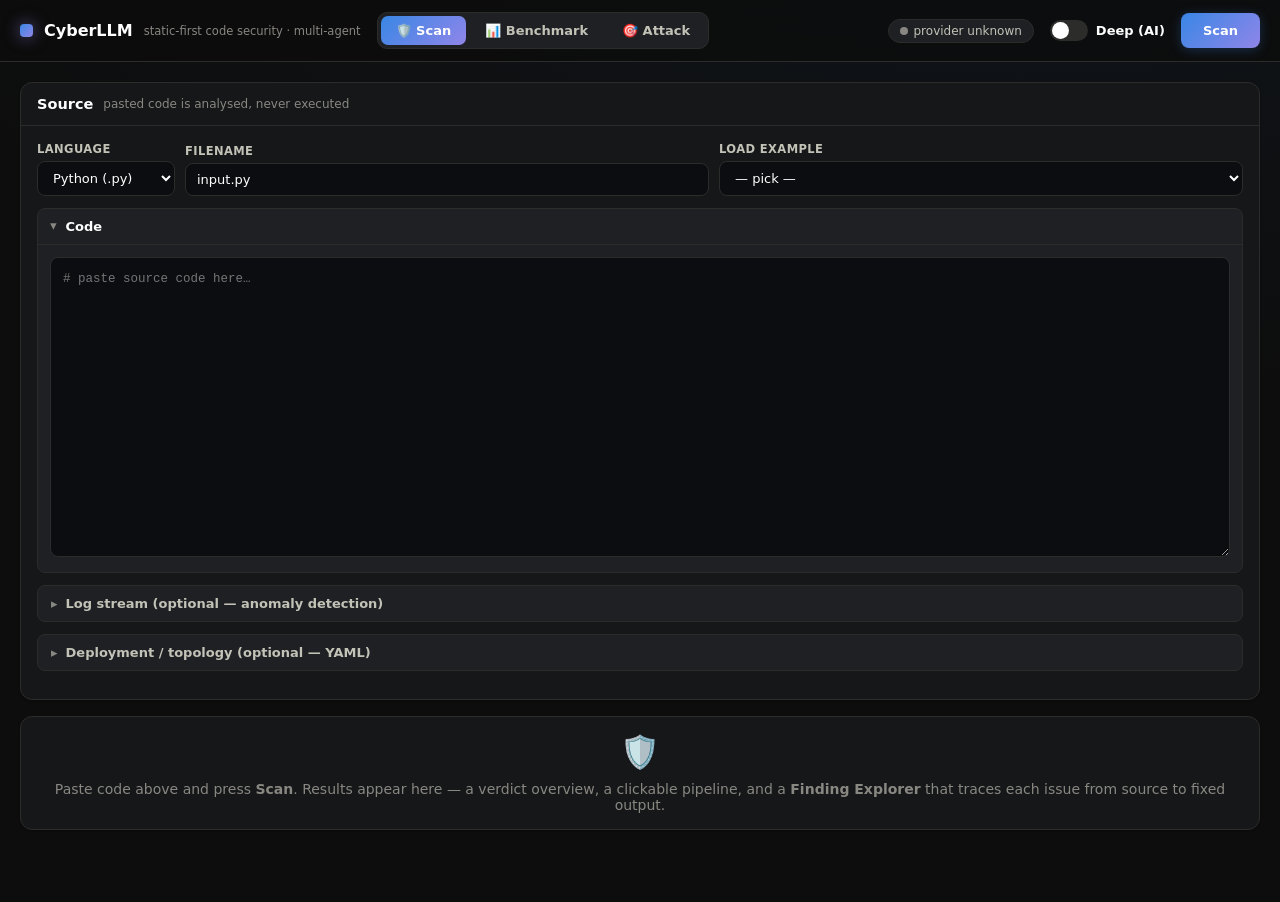
==== commit 2e0213ac: "UI Fix and Cleaning" ====
--- a/CyberLLM/webapp/index.html
+++ b/CyberLLM/webapp/index.html
@@ -6,197 +6,265 @@
 <title>CyberLLM · static-first code security</title>
 <style>
   :root{
-    --bg:#0d1117; --panel:#161b22; --panel2:#1c2330; --line:#283041;
-    --txt:#e6edf3; --muted:#9aa7b4; --dim:#6e7b8a;
-    --accent:#6ea8fe; --accent2:#9b7dff;
-    --crit:#ff4d6d; --high:#ff9f43; --med:#ffd23f; --low:#4dabf7; --info:#8b98a5;
-    --ok:#3fb950; --bad:#f85149;
+    --bg:#0d0d0d; --panel:#161719; --panel2:#1e2024; --panel3:#0b0d10;
+    --line:#2c2c2a; --line2:rgba(255,255,255,.10);
+    --txt:#ffffff; --muted:#c3c2b7; --dim:#898781;
+    --accent:#3987e5; --accent2:#9085e9;
+    --crit:#d03b3b; --high:#ec835a; --med:#fab219; --low:#3987e5; --info:#898781;
+    --ok:#0ca30c; --bad:#d03b3b;
     --mono:"SFMono-Regular",Consolas,"Liberation Mono",Menlo,monospace;
-    --sans:-apple-system,BlinkMacSystemFont,"Segoe UI",Roboto,Helvetica,Arial,sans-serif;
+    --sans:system-ui,-apple-system,BlinkMacSystemFont,"Segoe UI",Roboto,sans-serif;
+    --r:12px;
   }
   *{box-sizing:border-box}
-  html,body{margin:0;padding:0;background:var(--bg);color:var(--txt);font-family:var(--sans);font-size:14px}
+  html,body{margin:0;background:var(--bg);color:var(--txt);font-family:var(--sans);font-size:14px;-webkit-font-smoothing:antialiased}
+  body{background:radial-gradient(1200px 500px at 80% -100px,rgba(57,135,229,.06),transparent),var(--bg)}
   a{color:var(--accent);text-decoration:none}
   button,select,input,textarea{font-family:inherit}
-  .wrap{max-width:1500px;margin:0 auto;padding:0 18px 60px}
-
-  /* ---- top bar ---- */
-  header.bar{position:sticky;top:0;z-index:30;background:rgba(13,17,23,.85);
-    backdrop-filter:blur(10px);border-bottom:1px solid var(--line)}
-  .bar .inner{max-width:1500px;margin:0 auto;padding:11px 18px;display:flex;
-    align-items:center;gap:14px;flex-wrap:wrap}
-  .brand{display:flex;align-items:center;gap:10px;font-weight:700;font-size:16px;letter-spacing:.2px}
-  .brand .dot{width:12px;height:12px;border-radius:3px;
-    background:linear-gradient(135deg,var(--accent),var(--accent2));box-shadow:0 0 14px var(--accent2)}
-  .brand small{font-weight:500;color:var(--muted);font-size:11.5px}
+  .wrap{max-width:1680px;margin:0 auto;padding:0 20px 72px}
+  .gap{margin-top:16px}
+  .mono{font-family:var(--mono)} .tnum{font-variant-numeric:tabular-nums}
+
+  header.bar{position:sticky;top:0;z-index:30;background:rgba(13,13,13,.82);backdrop-filter:blur(12px);border-bottom:1px solid var(--line)}
+  .bar .inner{max-width:1680px;margin:0 auto;padding:12px 20px;display:flex;align-items:center;gap:16px;flex-wrap:wrap}
+  .brand{display:flex;align-items:center;gap:11px;font-weight:700;font-size:16px}
+  .brand .dot{width:13px;height:13px;border-radius:4px;background:linear-gradient(135deg,var(--accent),var(--accent2));box-shadow:0 0 16px rgba(144,133,233,.6)}
+  .brand small{font-weight:500;color:var(--dim);font-size:11.5px}
   .bar .spacer{flex:1}
-  .pill{display:inline-flex;align-items:center;gap:6px;padding:4px 10px;border-radius:999px;
-    background:var(--panel2);border:1px solid var(--line);font-size:12px;color:var(--muted)}
+  .pill{display:inline-flex;align-items:center;gap:6px;padding:4px 11px;border-radius:999px;background:var(--panel2);border:1px solid var(--line);font-size:12px;color:var(--muted)}
   .pill b{color:var(--txt);font-weight:600}
   .pill .d{width:8px;height:8px;border-radius:50%}
-  .d.green{background:var(--ok)} .d.gray{background:var(--info)} .d.amber{background:var(--med)}
-
-  /* ---- layout ---- */
-  .grid{display:grid;grid-template-columns:minmax(420px,1fr) minmax(520px,1.25fr);gap:18px;margin-top:18px}
+  .d.green{background:var(--ok);box-shadow:0 0 8px rgba(12,163,12,.6)} .d.gray{background:var(--info)} .d.amber{background:var(--med)}
+  .tabs{display:flex;gap:4px;background:var(--panel2);border:1px solid var(--line);border-radius:10px;padding:3px}
+  .tab{padding:7px 15px;border-radius:7px;border:0;background:transparent;color:var(--muted);cursor:pointer;font-size:13px;font-weight:600;transition:.15s}
+  .tab:hover{color:var(--txt)} .tab.active{background:linear-gradient(135deg,var(--accent),var(--accent2));color:#fff}
+
+  .grid{display:grid;grid-template-columns:minmax(400px,1fr) minmax(540px,1.3fr);gap:18px;margin-top:20px}
   @media(max-width:1080px){.grid{grid-template-columns:1fr}}
-  .card{background:var(--panel);border:1px solid var(--line);border-radius:12px;overflow:hidden}
-  .card>.head{padding:11px 15px;border-bottom:1px solid var(--line);display:flex;
-    align-items:center;gap:10px;font-weight:600}
+  .stack{margin-top:20px;display:flex;flex-direction:column;gap:16px}
+  .card{background:var(--panel);border:1px solid var(--line);border-radius:var(--r);overflow:hidden;box-shadow:0 1px 2px rgba(0,0,0,.3)}
+  .card>.head{padding:13px 16px;border-bottom:1px solid var(--line);display:flex;align-items:center;gap:10px;font-weight:650;font-size:14.5px}
   .card>.head .sub{font-weight:400;color:var(--dim);font-size:12px}
-  .card>.body{padding:15px}
-
-  label.fld{display:block;font-size:12px;color:var(--muted);margin:0 0 5px}
-  .row{display:flex;gap:10px;flex-wrap:wrap;align-items:center}
-  select,input[type=text]{background:var(--bg);color:var(--txt);border:1px solid var(--line);
-    border-radius:8px;padding:8px 10px;font-size:13px}
-  textarea{width:100%;background:#0b0f14;color:#dce3ea;border:1px solid var(--line);border-radius:8px;
-    padding:12px;font-family:var(--mono);font-size:12.5px;line-height:1.55;resize:vertical;tab-size:4}
-  #code{min-height:340px}
+  .card>.body{padding:16px}
+  .cardflash{animation:cardflash 1.3s ease-out}
+  @keyframes cardflash{0%{box-shadow:0 0 0 2px var(--accent),0 0 22px rgba(57,135,229,.5)}100%{}}
+
+  label.fld{display:block;font-size:11.5px;color:var(--muted);margin:0 0 5px;text-transform:uppercase;letter-spacing:.4px;font-weight:600}
+  .row{display:flex;gap:10px;flex-wrap:wrap;align-items:flex-end}
+  select,input[type=text]{background:var(--panel3);color:var(--txt);border:1px solid var(--line);border-radius:8px;padding:8px 11px;font-size:13px;outline:none;transition:.15s}
+  select:focus,input[type=text]:focus,textarea:focus{border-color:var(--accent);box-shadow:0 0 0 3px rgba(57,135,229,.18)}
+  textarea{width:100%;background:var(--panel3);color:#dfe4ea;border:1px solid var(--line);border-radius:8px;padding:12px;font-family:var(--mono);font-size:12.5px;line-height:1.55;resize:vertical;tab-size:4;outline:none}
+  #code,#atkCode{min-height:300px}
   details.opt{margin-top:12px;border:1px solid var(--line);border-radius:8px;background:var(--panel2)}
-  details.opt summary{cursor:pointer;padding:9px 12px;font-size:12.5px;color:var(--muted);user-select:none}
-  details.opt[open] summary{border-bottom:1px solid var(--line);color:var(--txt)}
+  details.opt>summary{cursor:pointer;padding:10px 13px;font-size:13px;color:var(--muted);user-select:none;font-weight:600;list-style:none;display:flex;align-items:center;gap:8px}
+  details.opt>summary::-webkit-details-marker{display:none}
+  details.opt>summary::before{content:"▸";color:var(--dim);transition:.2s}
+  details.opt[open]>summary::before{transform:rotate(90deg)}
+  details.opt[open]>summary{border-bottom:1px solid var(--line);color:var(--txt)}
   details.opt .inner{padding:12px}
-  details.opt textarea{min-height:120px}
-
-  .btn{border:1px solid var(--line);background:var(--panel2);color:var(--txt);border-radius:8px;
-    padding:9px 16px;font-size:13px;cursor:pointer;transition:.15s}
-  .btn:hover{border-color:var(--accent)}
-  .btn.primary{background:linear-gradient(135deg,var(--accent),var(--accent2));border:none;
-    color:#08111f;font-weight:700;padding:10px 22px}
-  .btn.primary:disabled{opacity:.5;cursor:not-allowed}
-  .toggle{display:inline-flex;align-items:center;gap:8px;cursor:pointer;user-select:none;font-size:13px}
+  details.opt .inner textarea{min-height:120px}
+
+  .btn{border:1px solid var(--line);background:var(--panel2);color:var(--txt);border-radius:8px;padding:9px 16px;font-size:13px;font-weight:600;cursor:pointer;transition:.15s}
+  .btn:hover{border-color:var(--accent);background:var(--panel3)}
+  .btn.primary{background:linear-gradient(135deg,var(--accent),var(--accent2));border:none;color:#fff;padding:10px 22px;box-shadow:0 2px 12px rgba(57,135,229,.28)}
+  .btn.primary:hover{filter:brightness(1.08)} .btn.primary:disabled{opacity:.55;cursor:not-allowed;box-shadow:none}
+  .btn.sm{padding:6px 12px;font-size:12px}
+  .toggle{display:inline-flex;align-items:center;gap:8px;cursor:pointer;user-select:none;font-size:13px;font-weight:600}
   .toggle input{display:none}
   .toggle .track{width:38px;height:21px;border-radius:999px;background:var(--line);position:relative;transition:.2s}
-  .toggle .track:after{content:"";position:absolute;top:2px;left:2px;width:17px;height:17px;border-radius:50%;
-    background:#fff;transition:.2s}
+  .toggle .track:after{content:"";position:absolute;top:2px;left:2px;width:17px;height:17px;border-radius:50%;background:#fff;transition:.2s}
   .toggle input:checked+.track{background:linear-gradient(135deg,var(--accent),var(--accent2))}
   .toggle input:checked+.track:after{left:19px}
 
-  /* ---- results ---- */
-  #results{display:none}
-  .stats{display:grid;grid-template-columns:repeat(auto-fit,minmax(96px,1fr));gap:10px}
-  .stat{background:var(--panel2);border:1px solid var(--line);border-radius:10px;padding:11px 12px;text-align:center}
-  .stat .n{font-size:24px;font-weight:800;line-height:1}
-  .stat .l{font-size:11px;color:var(--muted);margin-top:5px;text-transform:uppercase;letter-spacing:.4px}
-  .stat.sev-critical .n{color:var(--crit)} .stat.sev-high .n{color:var(--high)}
-  .stat.sev-medium .n{color:var(--med)} .stat.sev-low .n{color:var(--low)}
-
-  .banner{display:flex;gap:14px;flex-wrap:wrap;align-items:center;padding:13px 15px;border-radius:10px;
-    border:1px solid var(--line);background:var(--panel2);margin-bottom:14px}
-  .badge{display:inline-flex;align-items:center;gap:6px;padding:4px 11px;border-radius:7px;font-size:12px;
-    font-weight:600;border:1px solid transparent}
-  .badge.tier{background:rgba(110,168,254,.12);color:var(--accent);border-color:rgba(110,168,254,.3)}
-  .badge.pass{background:rgba(63,185,80,.13);color:var(--ok);border-color:rgba(63,185,80,.35)}
-  .badge.refused{background:rgba(248,81,73,.13);color:var(--bad);border-color:rgba(248,81,73,.35)}
-  .badge.mode{background:rgba(155,125,255,.13);color:var(--accent2);border-color:rgba(155,125,255,.35)}
-
-  /* finding cards */
-  .finding{border:1px solid var(--line);border-left-width:4px;border-radius:9px;background:var(--panel2);
-    padding:12px 14px;margin-bottom:10px;cursor:pointer;transition:.12s}
-  .finding:hover{border-color:var(--accent);transform:translateX(2px)}
-  .finding.sev-critical{border-left-color:var(--crit)} .finding.sev-high{border-left-color:var(--high)}
-  .finding.sev-medium{border-left-color:var(--med)} .finding.sev-low{border-left-color:var(--low)}
-  .finding.sev-info{border-left-color:var(--info)}
-  .finding .top{display:flex;align-items:center;gap:9px;flex-wrap:wrap}
-  .sevtag{font-size:10.5px;font-weight:800;text-transform:uppercase;letter-spacing:.5px;padding:2px 8px;border-radius:5px}
-  .sevtag.sev-critical{background:var(--crit);color:#1a0008}
-  .sevtag.sev-high{background:var(--high);color:#1a0d00}
-  .sevtag.sev-medium{background:var(--med);color:#1a1500}
-  .sevtag.sev-low{background:var(--low);color:#001018}
-  .sevtag.sev-info{background:var(--info);color:#06121d}
-  .finding .rid{font-family:var(--mono);font-size:11.5px;color:var(--accent);background:rgba(110,168,254,.1);
-    padding:2px 7px;border-radius:5px}
-  .finding .title{font-weight:600;font-size:13.5px}
-  .finding .loc{margin-left:auto;font-family:var(--mono);font-size:11.5px;color:var(--dim)}
-  .finding .detail{margin-top:7px;color:var(--muted);font-size:12.8px;line-height:1.5}
-  .finding .meta{margin-top:8px;display:flex;gap:8px;flex-wrap:wrap}
-  .chip{font-size:10.5px;color:var(--dim);background:var(--bg);border:1px solid var(--line);border-radius:5px;padding:2px 7px}
-  .empty{padding:26px;text-align:center;color:var(--dim)}
-  .empty .big{font-size:30px;margin-bottom:8px}
+  .badge{display:inline-flex;align-items:center;gap:6px;padding:4px 11px;border-radius:7px;font-size:12px;font-weight:650;border:1px solid transparent}
+  .badge.tier{background:color-mix(in srgb,var(--accent) 14%,transparent);color:#8fbaf2;border-color:color-mix(in srgb,var(--accent) 34%,transparent)}
+  .badge.pass{background:color-mix(in srgb,var(--ok) 16%,transparent);color:#5fd15f;border-color:color-mix(in srgb,var(--ok) 38%,transparent)}
+  .badge.refused{background:color-mix(in srgb,var(--bad) 15%,transparent);color:#ee8a8a;border-color:color-mix(in srgb,var(--bad) 38%,transparent)}
+  .badge.mode{background:color-mix(in srgb,var(--accent2) 15%,transparent);color:#b6adf2;border-color:color-mix(in srgb,var(--accent2) 38%,transparent)}
+  .chip{font-size:10.5px;color:var(--muted);background:var(--panel3);border:1px solid var(--line);border-radius:6px;padding:2px 8px}
+  .banner{display:flex;gap:10px;flex-wrap:wrap;align-items:center;margin-bottom:14px}
+
+  .kpis{display:grid;grid-template-columns:repeat(auto-fit,minmax(92px,1fr));gap:10px}
+  .kpi{background:var(--panel2);border:1px solid var(--line);border-radius:10px;padding:13px 12px;position:relative;overflow:hidden}
+  .kpi::before{content:"";position:absolute;left:0;top:0;bottom:0;width:3px;background:var(--dim);opacity:.55}
+  .kpi.crit::before{background:var(--crit)} .kpi.high::before{background:var(--high)} .kpi.med::before{background:var(--med)}
+  .kpi.low::before{background:var(--low)} .kpi.ok::before{background:var(--ok)} .kpi.bad::before{background:var(--bad)} .kpi.accent::before{background:var(--accent)}
+  .kpi .n{font-size:25px;font-weight:800;line-height:1}
+  .kpi.crit .n{color:var(--crit)} .kpi.high .n{color:var(--high)} .kpi.med .n{color:var(--med)} .kpi.low .n{color:var(--low)}
+  .kpi.ok .n{color:var(--ok)} .kpi.bad .n{color:var(--bad)} .kpi.accent .n{color:#8fbaf2}
+  .kpi .l{font-size:10.5px;color:var(--muted);margin-top:6px;text-transform:uppercase;letter-spacing:.4px}
+
+  .sevbar{display:flex;gap:2px;height:16px;border-radius:6px;overflow:hidden;background:var(--panel3);border:1px solid var(--line)}
+  .sevbar .seg{min-width:5px;transition:.3s}
+  .seg.sev-critical{background:var(--crit)} .seg.sev-high{background:var(--high)} .seg.sev-medium{background:var(--med)} .seg.sev-low{background:var(--low)} .seg.sev-info{background:var(--info)}
+  .legendrow{display:flex;gap:8px;flex-wrap:wrap;margin-top:11px}
+  .legend{display:inline-flex;align-items:center;gap:7px;padding:4px 10px;border-radius:7px;cursor:pointer;background:var(--panel2);border:1px solid var(--line);color:var(--muted);font-size:12px;transition:.12s}
+  .legend:hover{border-color:var(--dim)} .legend b{color:var(--txt)} .legend .sw{width:9px;height:9px;border-radius:2px}
+  .legend[data-sev=critical] .sw{background:var(--crit)} .legend[data-sev=high] .sw{background:var(--high)} .legend[data-sev=medium] .sw{background:var(--med)}
+  .legend[data-sev=low] .sw{background:var(--low)} .legend[data-sev=info] .sw{background:var(--info)}
+  .legend.off{opacity:.4} .legend.on{border-color:var(--accent)}
+
+  /* pipeline stages / kill chain */
+  .flow{display:flex;flex-wrap:wrap;gap:6px;align-items:stretch}
+  .fnode{flex:1;min-width:120px;display:flex;align-items:center;gap:10px;background:var(--panel2);border:1px solid var(--line);border-radius:10px;padding:11px 13px}
+  .fnode.clickable{cursor:pointer;transition:.14s} .fnode.clickable:hover{border-color:var(--accent);background:var(--panel3);transform:translateY(-1px)}
+  .fnode .fdot{width:10px;height:10px;border-radius:50%;background:var(--dim);flex:none}
+  .fnode.s-accent .fdot{background:var(--accent)} .fnode.s-ok .fdot{background:var(--ok)} .fnode.s-bad .fdot{background:var(--bad)}
+  .fnode.s-crit .fdot{background:var(--crit)} .fnode.s-high .fdot{background:var(--high)} .fnode.s-med .fdot{background:var(--med)} .fnode.s-low .fdot{background:var(--low)}
+  .fnode.s-bad{border-color:color-mix(in srgb,var(--bad) 45%,var(--line))} .fnode.s-ok{border-color:color-mix(in srgb,var(--ok) 40%,var(--line))}
+  .fnode .ft{font-size:11px;color:var(--dim);text-transform:uppercase;letter-spacing:.4px} .fnode .fv{font-size:13px;font-weight:650;margin-top:2px}
+  .farrow{align-self:center;color:var(--dim);font-size:15px;flex:none}
+  @media(max-width:760px){.farrow{display:none}.fnode{min-width:100%}}
+
+  /* explorer */
+  .explorer{display:grid;grid-template-columns:16fr 42fr 42fr;gap:12px}
+  @media(max-width:1100px){.explorer{grid-template-columns:1fr}}
+  .expsel{background:var(--panel2);border:1px solid var(--line);border-left:4px solid var(--dim);border-radius:10px;padding:11px 14px;margin-bottom:12px;display:none}
+  .expsel.show{display:block}
+  .expsel.sev-critical{border-left-color:var(--crit)} .expsel.sev-high{border-left-color:var(--high)}
+  .expsel.sev-medium{border-left-color:var(--med)} .expsel.sev-low{border-left-color:var(--low)} .expsel.sev-info{border-left-color:var(--info)}
+  .expsel .top{display:flex;gap:9px;align-items:center;flex-wrap:wrap}
+  .expsel .detail{margin-top:7px;color:var(--muted);font-size:12.8px;line-height:1.5}
+  .expsel .meta{margin-top:8px;display:flex;gap:8px;flex-wrap:wrap}
+  /* action-plan steps + mcp tool calls */
+  .psteps{display:flex;flex-direction:column;gap:8px;margin-top:6px}
+  .pstep{border:1px solid var(--line);border-left-width:3px;border-radius:8px;background:var(--panel2);padding:10px 12px}
+  .pstep.st-ok{border-left-color:var(--ok)} .pstep.st-bad{border-left-color:var(--bad)} .pstep.st-dim{border-left-color:var(--dim)} .pstep.st-accent{border-left-color:var(--accent)}
+  .pstep .pt{display:flex;gap:8px;align-items:center;flex-wrap:wrap}
+  .pstep .kb{font-size:10px;font-weight:800;text-transform:uppercase;letter-spacing:.5px;padding:2px 7px;border-radius:5px;background:var(--panel3);border:1px solid var(--line);color:var(--muted)}
+  .pstep .tool{font-family:var(--mono);font-size:12.5px;color:var(--txt);font-weight:600}
+  .pstep .pstat{margin-left:auto;font-size:11.5px;font-weight:700}
+  .pstep .pdesc{color:var(--muted);font-size:12.3px;margin-top:5px;line-height:1.45}
+  .args{margin-top:8px;border-top:1px dashed var(--line);padding-top:7px;display:flex;flex-direction:column;gap:4px}
+  .args .arg{display:flex;gap:10px;font-family:var(--mono);font-size:11px}
+  .args .ak{color:var(--dim);min-width:120px;flex:none} .args .av{color:#cdd6e0;word-break:break-word;white-space:pre-wrap}
+  .expsel{position:sticky;top:72px;z-index:6}
+  .expcol{max-height:420px}
+  .code tr.gaprow td{color:var(--dim);font-style:italic;background:var(--panel3);user-select:none}
+  /* decision · action · guard sections */
+  .dsec{border:1px solid var(--line);border-radius:10px;overflow:hidden;margin-bottom:12px}
+  .dsec>.dh{padding:10px 13px;font-weight:650;font-size:13.5px;display:flex;gap:9px;align-items:center;background:var(--panel2);border-bottom:1px solid var(--line)}
+  .dsec>.dh .sub{font-weight:400;color:var(--dim);font-size:12px;margin-left:auto}
+  .dsec>.db{padding:13px}
+  .dh-dec{border-left:4px solid var(--accent2)} .dh-act{border-left:4px solid var(--accent)}
+  .dh-guard.gok{border-left:4px solid var(--ok)} .dh-guard.gbad{border-left:4px solid var(--bad)}
+  .pchips{display:flex;gap:8px;flex-wrap:wrap;margin:2px 0 4px}
+  .pchip{font-size:12px;padding:4px 11px;border-radius:7px;border:1px solid var(--line);background:var(--panel2);color:var(--muted);font-weight:600}
+  .pchip.okp{color:#5fd15f;border-color:color-mix(in srgb,var(--ok) 38%,transparent);background:color-mix(in srgb,var(--ok) 10%,transparent)}
+  .pchip.badp{color:#ee8a8a;border-color:color-mix(in srgb,var(--bad) 38%,transparent);background:color-mix(in srgb,var(--bad) 10%,transparent)}
+  .tierbig{font-size:24px;font-weight:800;line-height:1}
+  .outstat{font-size:11.5px;padding:6px 12px;border-bottom:1px solid var(--line);color:var(--muted)}
+  .outstat.ok{color:#5fd15f} .outstat.bad{color:#ee8a8a}
+  .expcol{background:var(--panel3);border:1px solid var(--line);border-radius:10px;display:flex;flex-direction:column;min-height:0;max-height:600px}
+  .expcol .ch{padding:9px 12px;font-size:10.5px;text-transform:uppercase;letter-spacing:.5px;color:var(--dim);border-bottom:1px solid var(--line);font-weight:700;flex:none;display:flex;align-items:center;gap:7px}
+  .expcol .ch .n{color:var(--muted)}
+  .expcol .cc{overflow:auto;min-height:0;flex:1}
+  .expcol .cc.pad{padding:8px}
+  .expitem{display:flex;gap:8px;align-items:flex-start;padding:8px 9px;border-radius:7px;cursor:pointer;font-size:12.5px;line-height:1.35}
+  .expitem:hover{background:var(--panel2)}
+  .expitem.sel{background:color-mix(in srgb,var(--accent) 16%,transparent);outline:1px solid color-mix(in srgb,var(--accent) 45%,transparent)}
+  .expitem .edot{width:8px;height:8px;border-radius:50%;margin-top:5px;flex:none;background:var(--dim)}
+  .expitem.sev-critical .edot{background:var(--crit)} .expitem.sev-high .edot{background:var(--high)} .expitem.sev-medium .edot{background:var(--med)}
+  .expitem.sev-low .edot{background:var(--low)} .expitem.sev-info .edot{background:var(--info)}
+  .expitem .erid{font-family:var(--mono);font-size:10px;color:var(--dim)}
+  .exphint{padding:20px;color:var(--dim);font-size:12.5px;text-align:center}
+  .expstep{display:flex;gap:11px;padding:11px;border-bottom:1px solid var(--line)}
+  .expstep:last-child{border:0}
+  .expstep .sn{width:24px;height:24px;border-radius:50%;background:var(--panel2);border:1px solid var(--line);display:flex;align-items:center;justify-content:center;font-size:11px;font-weight:800;color:var(--muted);flex:none}
+  .expstep.done .sn{background:color-mix(in srgb,var(--ok) 18%,transparent);border-color:color-mix(in srgb,var(--ok) 45%,transparent);color:#5fd15f}
+  .expstep.warn .sn{background:color-mix(in srgb,var(--med) 18%,transparent);border-color:color-mix(in srgb,var(--med) 45%,transparent);color:var(--med)}
+  .expstep .sl{font-size:10.5px;color:var(--dim);text-transform:uppercase;letter-spacing:.4px}
+  .expstep .sv{font-size:12.5px;margin-top:3px;line-height:1.45;word-break:break-word}
+  .expstep .sv .ev{font-family:var(--mono);font-size:11px;color:var(--muted);display:block;margin-top:3px;white-space:pre-wrap}
 
   /* code viewer */
-  .code{font-family:var(--mono);font-size:12.5px;line-height:1.6;background:#0b0f14;border-radius:8px;
-    overflow:auto;max-height:560px;border:1px solid var(--line)}
+  .code{font-family:var(--mono);font-size:12px;line-height:1.6;background:var(--panel3);border-radius:8px;overflow:auto;border:1px solid var(--line)}
+  .code.bare{border:0;border-radius:0}
   .code table{border-collapse:collapse;width:100%}
-  .code td{padding:0 0;vertical-align:top}
-  .code td.ln{width:1%;white-space:nowrap;text-align:right;color:var(--dim);user-select:none;
-    padding:0 12px 0 14px;border-right:1px solid var(--line)}
-  .code td.src{padding:0 14px;white-space:pre;width:100%}
-  .code tr.hl-critical{background:rgba(255,77,109,.13)} .code tr.hl-critical td.ln{color:var(--crit);font-weight:700}
-  .code tr.hl-high{background:rgba(255,159,67,.12)} .code tr.hl-high td.ln{color:var(--high);font-weight:700}
-  .code tr.hl-medium{background:rgba(255,210,63,.1)} .code tr.hl-medium td.ln{color:var(--med);font-weight:700}
-  .code tr.hl-low{background:rgba(77,171,247,.1)} .code tr.hl-low td.ln{color:var(--low);font-weight:700}
+  .code td{vertical-align:top}
+  .code td.ln{width:1%;white-space:nowrap;text-align:right;color:var(--dim);user-select:none;padding:0 10px 0 12px;border-right:1px solid var(--line);position:sticky;left:0;background:var(--panel3)}
+  .code td.src{padding:0 12px;white-space:pre;width:100%}
+  .code tr.hl-critical{background:color-mix(in srgb,var(--crit) 16%,transparent)} .code tr.hl-critical td.ln{color:var(--crit);font-weight:700}
+  .code tr.hl-high{background:color-mix(in srgb,var(--high) 15%,transparent)} .code tr.hl-high td.ln{color:var(--high);font-weight:700}
+  .code tr.hl-medium{background:color-mix(in srgb,var(--med) 13%,transparent)} .code tr.hl-medium td.ln{color:var(--med);font-weight:700}
+  .code tr.hl-low{background:color-mix(in srgb,var(--low) 13%,transparent)} .code tr.hl-low td.ln{color:var(--low);font-weight:700}
+  .code tr.rowsel td.src{box-shadow:inset 3px 0 0 var(--accent)} .code tr.rowsel{background:color-mix(in srgb,var(--accent) 20%,transparent)!important}
   .code tr.flash{animation:flash 1.1s ease-out}
-  @keyframes flash{0%{background:rgba(110,168,254,.5)}100%{}}
-  .code .tag{margin-left:14px;font-size:10px;padding:1px 6px;border-radius:4px;background:rgba(0,0,0,.35);
-    color:var(--muted);border:1px solid var(--line)}
-
-  .kv{display:grid;grid-template-columns:140px 1fr;gap:7px 14px;font-size:13px}
-  .kv .k{color:var(--muted)} .kv .v{color:var(--txt);word-break:break-word}
-  .mono{font-family:var(--mono);font-size:12px}
-  pre.json{background:#0b0f14;border:1px solid var(--line);border-radius:8px;padding:14px;overflow:auto;
-    font-family:var(--mono);font-size:11.5px;line-height:1.5;max-height:440px;color:#c9d4df}
+  @keyframes flash{0%{background:color-mix(in srgb,var(--accent) 50%,transparent)}100%{}}
+  .code .tag{margin-left:12px;font-size:10px;padding:1px 6px;border-radius:4px;background:rgba(0,0,0,.4);color:var(--muted);border:1px solid var(--line)}
+  .code tr.hl-safe td.src{color:#bfe9c8}
+  .code tr.hl-changed{background:color-mix(in srgb,var(--ok) 17%,transparent)}
+  .code tr.hl-changed td.ln{color:var(--ok);font-weight:700}
+  .code tr.hl-changed td.src{color:#d6f5de;box-shadow:inset 3px 0 0 var(--ok)}
+  .code .tag.chg{background:color-mix(in srgb,var(--ok) 17%,transparent);color:#5fd15f;border-color:color-mix(in srgb,var(--ok) 40%,transparent)}
+  .code.safe{border-color:color-mix(in srgb,var(--ok) 45%,transparent)}
+
+  /* remediation before/after */
+  .remedgrid{display:grid;grid-template-columns:1fr 1fr;gap:14px;margin-top:4px}
+  @media(max-width:900px){.remedgrid{grid-template-columns:1fr}}
+  .rhead{font-size:12px;font-weight:700;padding:7px 12px;border-radius:8px 8px 0 0;border:1px solid var(--line);border-bottom:0}
+  .rhead.bad2{background:color-mix(in srgb,var(--bad) 14%,transparent);color:#ee8a8a}
+  .rhead.ok2{background:color-mix(in srgb,var(--ok) 16%,transparent);color:#5fd15f}
+  .rhead.warn2{background:color-mix(in srgb,var(--med) 14%,transparent);color:var(--med)}
+  .remedgrid .code{border-radius:0 0 8px 8px;max-height:520px}
+  #remedyCard{position:relative}
+  #remedyCard.wide{z-index:5;box-shadow:0 10px 44px rgba(0,0,0,.55)}
+  .rgrip{position:absolute;left:-8px;top:0;width:14px;height:100%;cursor:ew-resize;z-index:6;display:flex;align-items:center;justify-content:center;touch-action:none}
+  .rgrip::before{content:"";width:4px;height:52px;border-radius:3px;background:var(--line);transition:.15s}
+  .rgrip:hover::before,.rgrip.active::before{background:var(--accent);height:80px}
+
+  .kv{display:grid;grid-template-columns:150px 1fr;gap:8px 14px;font-size:13px}
+  .kv .k{color:var(--dim)} .kv .v{color:var(--txt);word-break:break-word}
+  .subhead{border:0;padding:16px 0 8px;font-weight:650;font-size:13px;color:var(--muted)}
+  pre.json{background:var(--panel3);border:1px solid var(--line);border-radius:8px;padding:14px;overflow:auto;font-family:var(--mono);font-size:11.5px;line-height:1.5;max-height:440px;color:#c9d4df}
   .audit li{margin-bottom:5px;font-family:var(--mono);font-size:11.5px;color:var(--muted)}
-  .gap{margin-top:16px}
-  .spin{width:15px;height:15px;border:2px solid rgba(255,255,255,.3);border-top-color:#08111f;border-radius:50%;
-    display:inline-block;animation:sp .7s linear infinite;vertical-align:-2px}
+  .spin{width:15px;height:15px;border:2px solid rgba(255,255,255,.3);border-top-color:#fff;border-radius:50%;display:inline-block;animation:sp .7s linear infinite;vertical-align:-2px}
   @keyframes sp{to{transform:rotate(360deg)}}
-  .note{font-size:11.5px;color:var(--dim);margin-top:9px;line-height:1.5}
-  .err{background:rgba(248,81,73,.1);border:1px solid rgba(248,81,73,.4);color:#ff9b94;
-    padding:11px 14px;border-radius:8px;margin-top:12px;font-size:13px}
-
-  /* ---- tabs ---- */
-  .tabs{display:flex;gap:6px}
-  .tab{padding:6px 14px;border-radius:8px;border:1px solid var(--line);background:var(--panel2);
-    color:var(--muted);cursor:pointer;font-size:13px;font-weight:600}
-  .tab.active{background:linear-gradient(135deg,var(--accent),var(--accent2));color:#08111f;border-color:transparent}
-
-  /* ---- benchmark ---- */
-  .metrics{display:grid;grid-template-columns:repeat(auto-fit,minmax(110px,1fr));gap:10px;margin-top:4px}
+  .note{font-size:11.5px;color:var(--dim);margin-top:9px;line-height:1.55}
+  .empty{padding:30px;text-align:center;color:var(--dim)} .empty .big{font-size:32px;margin-bottom:10px}
+  .err{background:color-mix(in srgb,var(--bad) 12%,transparent);border:1px solid color-mix(in srgb,var(--bad) 42%,transparent);color:#ee9a9a;padding:11px 14px;border-radius:8px;margin-top:12px;font-size:13px}
+  .ok{color:var(--ok)} .bad{color:var(--bad)}
+  .tag2{font-family:var(--mono);font-size:10.5px;padding:1px 6px;border-radius:4px;background:var(--panel3);border:1px solid var(--line);color:var(--muted)}
+  .rid{font-family:var(--mono);font-size:11.5px;color:#8fbaf2;background:color-mix(in srgb,var(--accent) 12%,transparent);padding:2px 7px;border-radius:5px}
+  .sevtag{font-size:10px;font-weight:800;text-transform:uppercase;letter-spacing:.5px;padding:2px 8px;border-radius:5px;color:#0a0a0a}
+  .sevtag.sev-critical{background:var(--crit);color:#fff} .sevtag.sev-high{background:var(--high)} .sevtag.sev-medium{background:var(--med)}
+  .sevtag.sev-low{background:var(--low);color:#fff} .sevtag.sev-info{background:var(--info)}
+
+  /* benchmark */
+  .benchtop{display:flex;gap:18px;align-items:center;flex-wrap:wrap}
+  .metrics{flex:1;min-width:260px;display:grid;grid-template-columns:repeat(auto-fit,minmax(104px,1fr));gap:10px}
   .metric{background:var(--panel2);border:1px solid var(--line);border-radius:10px;padding:13px 10px;text-align:center}
-  .metric .n{font-size:25px;font-weight:800;line-height:1}
-  .metric .l{font-size:10.5px;color:var(--muted);margin-top:6px;text-transform:uppercase;letter-spacing:.4px}
-  .metric.good .n{color:var(--ok)} .metric.warn .n{color:var(--med)} .metric.bad .n{color:var(--bad)}
-  .metric.accent .n{color:var(--accent)}
-  .track2{height:11px;background:var(--bg);border:1px solid var(--line);border-radius:6px;overflow:hidden}
-  .fill2{height:100%;border-radius:6px;transition:width .4s}
-  .brow{display:grid;grid-template-columns:150px 1fr 70px;gap:12px;align-items:center;margin-bottom:8px;font-size:12.5px}
-  .brow .lab{color:var(--muted);text-transform:capitalize}
-  .brow .val{font-family:var(--mono);font-size:11.5px;color:var(--dim);text-align:right}
+  .metric .n{font-size:23px;font-weight:800;line-height:1} .metric .l{font-size:10px;color:var(--muted);margin-top:6px;text-transform:uppercase;letter-spacing:.4px}
+  .metric.good .n{color:var(--ok)} .metric.warn .n{color:var(--med)} .metric.bad .n{color:var(--bad)} .metric.accent .n{color:#8fbaf2}
+  .track2{height:11px;background:var(--panel3);border:1px solid var(--line);border-radius:6px;overflow:hidden}
+  .fill2{height:100%;border-radius:6px;transition:width .5s}
+  .brow{display:grid;grid-template-columns:160px 1fr 74px;gap:12px;align-items:center;margin-bottom:8px;font-size:12.5px}
+  .brow .lab{color:var(--muted);text-transform:capitalize} .brow .val{font-family:var(--mono);font-size:11.5px;color:var(--dim);text-align:right}
   .bfile{border:1px solid var(--line);border-radius:9px;margin-bottom:8px;background:var(--panel2);overflow:hidden}
-  .bfile summary{cursor:pointer;padding:10px 13px;display:flex;gap:10px;align-items:center;flex-wrap:wrap;list-style:none}
+  .bfile summary{cursor:pointer;padding:11px 13px;display:flex;gap:10px;align-items:center;flex-wrap:wrap;list-style:none}
   .bfile summary::-webkit-details-marker{display:none}
   .bfile .fname{font-family:var(--mono);font-weight:600}
-  .bfile .langtag{font-size:10px;text-transform:uppercase;letter-spacing:.5px;padding:1px 7px;border-radius:5px;
-    background:rgba(110,168,254,.12);color:var(--accent)}
-  .bfile .cov{margin-left:auto;font-family:var(--mono);font-size:12px}
+  .langtag{font-size:10px;text-transform:uppercase;letter-spacing:.5px;padding:1px 7px;border-radius:5px;background:color-mix(in srgb,var(--accent) 13%,transparent);color:#8fbaf2}
+  .bfile .cov{margin-left:auto;font-family:var(--mono);font-size:12px;font-weight:600}
   .bfile .inner{padding:4px 14px 12px}
   .vrow{display:flex;gap:9px;align-items:baseline;padding:6px 0;font-size:12.5px;border-top:1px solid var(--line)}
-  .vrow .mark{font-weight:800;width:16px}
-  .vrow .vt{flex:1}
-  .vrow .vmeta{color:var(--dim);font-size:11px}
-  .ok{color:var(--ok)} .bad{color:var(--bad)}
-  .tag2{font-family:var(--mono);font-size:10.5px;padding:1px 6px;border-radius:4px;background:var(--bg);
-    border:1px solid var(--line);color:var(--muted)}
-  .pill.skip{color:var(--med);border-color:rgba(255,210,63,.35)}
+  .vrow .mark{font-weight:800;width:16px} .vrow .vt{flex:1} .vrow .vmeta{color:var(--dim);font-size:11px}
+  .pill.skip{color:var(--med);border-color:color-mix(in srgb,var(--med) 35%,transparent)}
   .benchnote{font-size:11.5px;color:var(--dim);line-height:1.55;margin-top:10px}
 
-  /* ---- attack ---- */
-  .warnbanner{background:rgba(255,159,67,.1);border:1px solid rgba(255,159,67,.4);
-    color:#ffce9e;padding:11px 14px;border-radius:8px;font-size:12.5px;line-height:1.55}
-  .scriptcard{border:1px solid var(--line);border-radius:9px;background:var(--panel2);
-    margin-bottom:10px;overflow:hidden}
-  .scriptcard .sh{padding:9px 13px;display:flex;gap:9px;align-items:center;flex-wrap:wrap;
-    border-bottom:1px solid var(--line)}
-  .scriptcard .st{font-weight:600}
-  .scriptcard .eff{color:var(--dim);font-size:11.5px;width:100%}
-  .scriptcard pre{margin:0;padding:12px 14px;font-family:var(--mono);font-size:11.5px;
-    white-space:pre-wrap;color:#cdd6e0;max-height:320px;overflow:auto}
-  .scriptcard.redacted{border-color:rgba(248,81,73,.4)}
-  .scriptcard.redacted .sh{color:var(--bad)}
-  .pathrow{display:flex;gap:8px;flex-wrap:wrap;margin-top:5px}
-  .pathstep{font-family:var(--mono);font-size:11px;background:var(--bg);border:1px solid var(--line);
-    border-radius:5px;padding:2px 8px;color:var(--muted)}
+  /* attack */
+  .warnbanner{background:color-mix(in srgb,var(--high) 10%,transparent);border:1px solid color-mix(in srgb,var(--high) 40%,transparent);color:#f4c39e;padding:12px 14px;border-radius:8px;font-size:12.5px;line-height:1.55}
+  .scriptcard{border:1px solid var(--line);border-radius:9px;background:var(--panel2);margin-bottom:10px;overflow:hidden}
+  .scriptcard .sh{padding:10px 13px;display:flex;gap:9px;align-items:center;flex-wrap:wrap;border-bottom:1px solid var(--line)}
+  .scriptcard .st{font-weight:650} .scriptcard .eff{color:var(--muted);font-size:11.5px;width:100%}
+  .scriptcard pre{margin:0;padding:12px 14px;font-family:var(--mono);font-size:11.5px;white-space:pre-wrap;color:#cdd6e0;max-height:340px;overflow:auto;background:var(--panel3)}
+  .scriptcard.redacted{border-color:color-mix(in srgb,var(--bad) 40%,transparent)} .scriptcard.redacted .sh{color:var(--bad)}
+  .pathflow{display:flex;gap:8px;flex-wrap:wrap;align-items:center;margin-top:6px}
+  .pathstep{font-family:var(--mono);font-size:11px;background:var(--panel3);border:1px solid var(--line);border-radius:6px;padding:3px 9px;color:var(--muted)}
+  .patharr{color:var(--dim)}
+  .axplor{display:grid;grid-template-columns:32fr 68fr;gap:12px}
+  @media(max-width:900px){.axplor{grid-template-columns:1fr}}
+  .chosen{font-size:10px;font-weight:700;text-transform:uppercase;letter-spacing:.4px;padding:2px 7px;border-radius:5px;background:color-mix(in srgb,var(--accent2) 16%,transparent);color:#b6adf2}
 </style>
 </head>
 <body>
@@ -206,238 +274,187 @@
     <div class="brand"><span class="dot"></span>CyberLLM
       <small>static-first code security · multi-agent</small></div>
     <div class="tabs">
-      <button class="tab active" data-tab="scan">Scan</button>
-      <button class="tab" data-tab="bench">Benchmark</button>
-      <button class="tab" data-tab="attack">Attack</button>
+      <button class="tab active" data-tab="scan">🛡️ Scan</button>
+      <button class="tab" data-tab="bench">📊 Benchmark</button>
+      <button class="tab" data-tab="attack">🎯 Attack</button>
     </div>
     <div class="spacer"></div>
     <span class="pill" id="provPill"><span class="d gray"></span>checking provider…</span>
-    <label class="toggle" title="Deep mode uses the configured LLM (Azure gpt-4o) when credentials exist; otherwise the deterministic regex+bandit layers run.">
-      <input type="checkbox" id="deep"><span class="track"></span>
-      <span>Deep&nbsp;(AI)</span>
+    <label class="toggle" title="Deep mode uses the configured LLM when credentials exist; otherwise the deterministic layers run.">
+      <input type="checkbox" id="deep"><span class="track"></span><span>Deep&nbsp;(AI)</span>
     </label>
     <button class="btn primary" id="scanBtn">Scan</button>
   </div>
 </header>
 
 <div class="wrap">
-  <div id="view-scan">
-  <div class="grid">
-
-    <!-- ============ INPUT ============ -->
-    <section class="card" id="inputCard">
-      <div class="head">Source
-        <span class="sub">paste code — it is analysed, never executed</span></div>
+  <!-- ============ SCAN ============ -->
+  <div id="view-scan"><div class="stack">
+    <section class="card">
+      <div class="head">Source <span class="sub">pasted code is analysed, never executed</span></div>
       <div class="body">
-        <div class="row" style="margin-bottom:10px">
-          <div>
-            <label class="fld" for="lang">Language</label>
+        <div class="row" style="margin-bottom:4px">
+          <div><label class="fld" for="lang">Language</label>
             <select id="lang">
-              <option value="py">Python (.py)</option>
-              <option value="c">C (.c)</option>
-              <option value="cpp">C++ (.cpp)</option>
-              <option value="rust">Rust (.rs)</option>
-              <option value="java">Java (.java)</option>
-              <option value="js">JavaScript (.js)</option>
+              <option value="py">Python (.py)</option><option value="c">C (.c)</option>
+              <option value="cpp">C++ (.cpp)</option><option value="rust">Rust (.rs)</option>
+              <option value="java">Java (.java)</option><option value="js">JavaScript (.js)</option>
               <option value="go">Go (.go)</option>
-            </select>
-          </div>
-          <div style="flex:1;min-width:160px">
-            <label class="fld" for="fname">Filename</label>
-            <input type="text" id="fname" value="input.py" style="width:100%">
-          </div>
-          <div>
-            <label class="fld" for="examples">Load example</label>
-            <select id="examples"><option value="">— pick —</option></select>
-          </div>
+            </select></div>
+          <div style="flex:1;min-width:150px"><label class="fld" for="fname">Filename</label>
+            <input type="text" id="fname" value="input.py" style="width:100%"></div>
+          <div style="flex:1;min-width:180px"><label class="fld" for="examples">Load example</label>
+            <select id="examples" style="width:100%"><option value="">— pick —</option></select></div>
         </div>
-
-        <label class="fld" for="code">Code</label>
-        <textarea id="code" placeholder="# paste source code here…"></textarea>
-
-        <details class="opt">
-          <summary>+ optional log stream (anomaly detection)</summary>
-          <div class="inner"><textarea id="logtxt"
-            placeholder="paste log lines… (left blank → a clean baseline is used)"></textarea></div>
+        <details class="opt" open>
+          <summary>Code</summary>
+          <div class="inner"><textarea id="code" placeholder="# paste source code here…"></textarea></div>
         </details>
-        <details class="opt">
-          <summary>+ optional deployment / topology (YAML)</summary>
-          <div class="inner"><textarea id="deptxt"
-            placeholder="actors / datasources / edges YAML… (left blank → a clean minimal topology is used)"></textarea></div>
-        </details>
-
+        <details class="opt"><summary>Log stream (optional — anomaly detection)</summary>
+          <div class="inner"><textarea id="logtxt" placeholder="paste log lines…"></textarea></div></details>
+        <details class="opt"><summary>Deployment / topology (optional — YAML)</summary>
+          <div class="inner"><textarea id="deptxt" placeholder="actors / datasources / edges YAML…"></textarea></div></details>
         <p class="note" id="modeNote"></p>
         <p class="note" id="loadHint"></p>
       </div>
     </section>
 
-    <!-- ============ RESULTS ============ -->
-    <section>
-      <div id="placeholder" class="card"><div class="body empty">
-        <div class="big">🛡️</div>
-        Paste code on the left and press <b>Scan</b>.<br>
-        The defense pipeline runs <b>regex + bandit/semgrep</b> and (in Deep mode) an LLM,
-        then a guarded decision &amp; action plan — all <b>dry-run</b>.
-      </div></div>
-      <div id="err" class="err" style="display:none"></div>
-
-      <div id="results">
-        <!-- summary -->
-        <div class="card"><div class="body">
+    <div id="placeholder" class="card"><div class="body empty">
+      <div class="big">🛡️</div>
+      Paste code above and press <b>Scan</b>. Results appear here — a verdict overview, a clickable
+      pipeline, and a <b>Finding Explorer</b> that traces each issue from source to fixed output.
+    </div></div>
+    <div id="err" class="err" style="display:none"></div>
+
+    <div id="results" style="display:none">
+      <div class="card" id="card-overview"><div class="head">Result overview <span class="sub" id="ovSub"></span></div>
+        <div class="body">
           <div class="banner" id="banner"></div>
-          <div class="stats" id="stats"></div>
+          <div class="kpis" id="kpis"></div>
+          <div style="margin-top:16px" id="sevWrap"></div>
           <p class="note" id="decisionSummary"></p>
         </div></div>
 
-        <!-- findings -->
-        <div class="card gap"><div class="head">Findings
-          <span class="sub" id="findCount"></span></div>
-          <div class="body" id="findings"></div>
-        </div>
-
-        <!-- annotated code -->
-        <div class="card gap"><div class="head">Annotated source
-          <span class="sub">flagged lines are highlighted — click a finding to jump</span></div>
-          <div class="body"><div class="code" id="codeView"></div></div>
-        </div>
-
-        <!-- decision / action / guard -->
-        <div class="card gap"><div class="head">Decision · Action · Guard</div>
-          <div class="body" id="reasoning"></div>
-        </div>
-
-        <!-- raw -->
-        <div class="card gap"><div class="head">Raw result (JSON)</div>
-          <div class="body"><details><summary class="note" style="cursor:pointer">show full record</summary>
-            <pre class="json gap" id="rawjson"></pre></details></div>
-        </div>
-      </div>
-    </section>
-  </div>
-  </div><!-- /view-scan -->
+      <div class="card gap"><div class="head">Pipeline <span class="sub">click a step to jump to its output</span></div>
+        <div class="body"><div id="stages"></div></div></div>
+
+      <div class="card gap" id="remedyCard" style="display:none">
+        <div class="head">Correction Result <span class="sub">the code was rewritten &amp; re-scanned during the scan — inspect each fix per-finding in the Explorer below</span></div>
+        <div class="body" id="remedy"></div></div>
+
+      <div class="card gap" id="card-explorer"><div class="head">Finding Explorer
+        <span class="sub">select a finding to trace it: source → detection → decision → fixed output</span></div>
+        <div class="body">
+          <div class="expsel" id="expSel"></div>
+          <div class="explorer">
+            <div class="expcol"><div class="ch">Findings <span class="n" id="expCount"></span></div>
+              <div class="cc pad" id="expList"></div></div>
+            <div class="expcol"><div class="ch">Source <span class="n">flagged lines highlighted</span></div>
+              <div class="cc" id="expCode"></div></div>
+            <div class="expcol"><div class="ch">Fixed output <span class="n" id="expOutHead"></span></div>
+              <div class="cc" id="expOutput"></div></div>
+          </div></div></div>
+
+      <div class="card gap" id="card-reasoning"><div class="head">Decision · Action · Guard</div>
+        <div class="body" id="reasoning"></div></div>
+
+      <div class="card gap"><div class="head">Raw result (JSON)</div>
+        <div class="body"><details><summary class="note" style="cursor:pointer">show full record</summary>
+          <pre class="json gap" id="rawjson"></pre></details></div></div>
+    </div>
+  </div></div>
 
   <!-- ============ BENCHMARK ============ -->
-  <div id="view-bench" style="display:none">
-    <section class="card"><div class="head">Automotive Security Benchmark
-      <span class="sub" id="benchSub">loading corpus…</span></div>
+  <div id="view-bench" style="display:none"><div class="stack">
+    <section class="card"><div class="head">Automotive Security Benchmark <span class="sub" id="benchSub">loading corpus…</span></div>
       <div class="body">
-        <div class="row" style="align-items:flex-end;gap:14px">
-          <div>
-            <label class="fld" for="benchWindow">Line-match window (±)</label>
-            <input type="text" id="benchWindow" value="3" style="width:70px">
-          </div>
+        <div class="row" style="gap:14px">
+          <div><label class="fld" for="benchWindow">Line-match window (±)</label>
+            <input type="text" id="benchWindow" value="3" style="width:70px"></div>
+          <label class="toggle" title="Also auto-remediate each file and measure how many detected vulnerabilities are resolved. Deep only — slower and costs extra tokens (a fix + re-scan per file).">
+            <input type="checkbox" id="benchRemediate"><span class="track"></span><span>Measure&nbsp;resolved</span>
+          </label>
           <button class="btn primary" id="benchBtn">Run benchmark</button>
           <span class="note" id="benchModeNote"></span>
         </div>
-        <p class="benchnote">
-          The corpus is original C / C++ / Rust automotive code seeded with labelled
-          vulnerabilities (ground truth in <span class="mono">benchmark/automotive/</span>).
-          A labelled vuln counts as <b>detected</b> when a finding lands within the window
-          of its line. Clean control files measure false positives. <b>Fast</b> = deterministic
-          layers (offline); <b>Deep</b> = live LLM per file (the realistic detector for C/C++/Rust).
-        </p>
+        <p class="benchnote">Original C / C++ / Rust automotive code seeded with labelled vulnerabilities
+          (ground truth in <span class="mono">benchmark/automotive/</span>). A labelled vuln counts as
+          <b>detected</b> when a finding lands within the window of its line; clean control files measure
+          false positives. <b>Fast</b> = deterministic layers; <b>Deep</b> = live LLM per file.</p>
         <div id="benchErr" class="err" style="display:none"></div>
-      </div>
-    </section>
-
+      </div></section>
     <div id="benchResults" style="display:none">
-      <div class="card gap"><div class="body">
-        <div class="metrics" id="benchMetrics"></div>
-        <div class="gap"></div>
-        <div class="brow"><div class="lab">Overall coverage</div>
-          <div class="track2"><div class="fill2" id="benchCovBar"></div></div>
-          <div class="val" id="benchCovVal"></div></div>
-      </div></div>
-
-      <div class="card gap"><div class="head">Coverage by severity</div>
-        <div class="body" id="benchBySev"></div></div>
-      <div class="card gap"><div class="head">Coverage by category</div>
-        <div class="body" id="benchByCat"></div></div>
-      <div class="card gap"><div class="head">Coverage by language</div>
-        <div class="body" id="benchByLang"></div></div>
-
-      <div class="card gap"><div class="head">Per-file results
-        <span class="sub">click a file to expand its labelled vulnerabilities</span></div>
-        <div class="body" id="benchFiles"></div></div>
-
+      <div class="card"><div class="head">Scorecard <span class="sub" id="benchScoreSub"></span></div>
+        <div class="body"><div class="benchtop"><div id="benchDonut"></div><div class="metrics" id="benchMetrics"></div></div></div></div>
+      <div class="card gap"><div class="head">Coverage by severity</div><div class="body" id="benchBySev"></div></div>
+      <div class="card gap"><div class="head">Coverage by category</div><div class="body" id="benchByCat"></div></div>
+      <div class="card gap"><div class="head">Coverage by language</div><div class="body" id="benchByLang"></div></div>
+      <div class="card gap"><div class="head">Per-file results <span class="sub">click a file to expand</span></div><div class="body" id="benchFiles"></div></div>
       <div class="card gap"><div class="head">Raw benchmark (JSON)</div>
-        <div class="body"><details><summary class="note" style="cursor:pointer">show full result</summary>
-          <pre class="json gap" id="benchRaw"></pre></details></div>
-      </div>
+        <div class="body"><details><summary class="note" style="cursor:pointer">show full result</summary><pre class="json gap" id="benchRaw"></pre></details></div></div>
     </div>
-  </div><!-- /view-bench -->
+  </div></div>
 
   <!-- ============ ATTACK ============ -->
-  <div id="view-attack" style="display:none">
-    <div class="grid">
-      <section class="card"><div class="head">Target source
-        <span class="sub">red-team analysis — for authorised testing only</span></div>
-        <div class="body">
-          <div class="row" style="margin-bottom:10px">
-            <div style="flex:1;min-width:160px">
-              <label class="fld" for="atkFname">Filename</label>
-              <input type="text" id="atkFname" value="input.py" style="width:100%">
-            </div>
-            <div>
-              <label class="fld" for="atkExamples">Load from corpus</label>
-              <select id="atkExamples"><option value="">— pick —</option></select>
-            </div>
-          </div>
-          <label class="fld" for="atkScenario">Attack scenario / goal</label>
-          <input type="text" id="atkScenario" style="width:100%;margin-bottom:10px"
-            placeholder="e.g. Exfiltrate fleet vehicle records / tamper with the brake ECU">
-          <label class="fld" for="atkCode">Code</label>
-          <textarea id="atkCode" placeholder="# paste the target source code here…"></textarea>
-          <details class="opt">
-            <summary>+ optional deployment / topology (YAML)</summary>
-            <div class="inner"><textarea id="atkDep"
-              placeholder="actors / datasources / edges YAML — enables poison/trigger path analysis"></textarea></div>
-          </details>
-          <div class="row" style="margin-top:12px">
-            <button class="btn primary" id="atkBtn">Run red-team analysis</button>
-            <span class="note" id="atkModeNote"></span>
-          </div>
-          <p class="warnbanner" style="margin-top:12px">
-            ⚠ This produces an <b>attack plan and proof-of-concept scripts</b> for
-            <b>authorised</b> red-team use. The scripts are <b>generated as text and never
-            executed</b> here; an <b>EthicsGuard</b> checks scope/target and <b>redacts</b>
-            destructive payloads. Use only on systems you own or are authorised to test.
-          </p>
-          <div id="atkErr" class="err" style="display:none"></div>
+  <div id="view-attack" style="display:none"><div class="stack">
+    <section class="card"><div class="head">Target source <span class="sub">red-team analysis — authorised testing only</span></div>
+      <div class="body">
+        <div class="row" style="margin-bottom:4px">
+          <div style="flex:1;min-width:150px"><label class="fld" for="atkFname">Filename</label>
+            <input type="text" id="atkFname" value="input.py" style="width:100%"></div>
+          <div style="flex:1;min-width:180px"><label class="fld" for="atkExamples">Load from corpus</label>
+            <select id="atkExamples" style="width:100%"><option value="">— pick —</option></select></div>
+          <div style="flex:2;min-width:220px"><label class="fld" for="atkScenario">Attack scenario / goal</label>
+            <input type="text" id="atkScenario" style="width:100%" placeholder="e.g. Exfiltrate fleet records / tamper with the brake ECU"></div>
         </div>
-      </section>
-
-      <section>
-        <div id="atkPlaceholder" class="card"><div class="body empty">
-          <div class="big">🎯</div>
-          Paste target code, give a scenario, and run.<br>
-          You'll get the recon graph, the chosen exploit chain (poison/trigger paths),
-          the ethics verdict, and benign PoC scripts.
-        </div></div>
-        <div id="atkResults" style="display:none">
-          <div class="card"><div class="body">
-            <div class="banner" id="atkBanner"></div>
-            <p class="note" id="atkSummary"></p>
-          </div></div>
-
-          <div class="card gap"><div class="head">Reconnaissance
-            <span class="sub">passive — no packets sent</span></div>
-            <div class="body" id="atkRecon"></div></div>
-
-          <div class="card gap"><div class="head">Exploit plan</div>
-            <div class="body" id="atkPlan"></div></div>
-
-          <div class="card gap"><div class="head">PoC scripts
-            <span class="sub" id="atkScriptCount"></span></div>
-            <div class="body" id="atkScripts"></div></div>
-
-          <div class="card gap"><div class="head">Raw result (JSON)</div>
-            <div class="body"><details><summary class="note" style="cursor:pointer">show full record</summary>
-              <pre class="json gap" id="atkRaw"></pre></details></div></div>
-        </div>
-      </section>
+        <details class="opt" open><summary>Code</summary>
+          <div class="inner"><textarea id="atkCode" placeholder="# paste the target source code here…"></textarea></div></details>
+        <details class="opt"><summary>Deployment / topology (optional — YAML)</summary>
+          <div class="inner"><textarea id="atkDep" placeholder="actors / datasources / edges YAML — enables poison/trigger paths…"></textarea></div></details>
+        <div class="row" style="margin-top:12px"><button class="btn primary" id="atkBtn">Run red-team analysis</button>
+          <span class="note" id="atkModeNote"></span></div>
+        <p class="warnbanner" style="margin-top:12px">⚠ Produces an <b>attack plan and proof-of-concept scripts</b> for
+          <b>authorised</b> red-team use. Scripts are <b>generated as text and never executed</b> here; an
+          <b>EthicsGuard</b> checks scope/target and <b>redacts</b> destructive payloads.</p>
+        <div id="atkErr" class="err" style="display:none"></div>
+      </div></section>
+
+    <div id="atkPlaceholder" class="card"><div class="body empty"><div class="big">🎯</div>
+      Paste target code, give a scenario, and run. You'll get a recon graph, a clickable kill chain, and an
+      exploit explorer where each finding reveals its full journey to a PoC.</div></div>
+    <div id="atkErrBox"></div>
+
+    <div id="atkResults" style="display:none">
+      <div class="card"><div class="head">Result overview</div><div class="body">
+        <div class="banner" id="atkBanner"></div><div class="kpis" id="atkKpis"></div><p class="note" id="atkSummary"></p></div></div>
+
+      <div class="card gap"><div class="head">Kill chain <span class="sub">click a step to jump to its output</span></div>
+        <div class="body"><div id="atkChain"></div></div></div>
+
+      <div class="card gap" id="card-atkexplorer"><div class="head">Exploit explorer
+        <span class="sub">select an exploit to trace it: detection → classification → chain → PoC</span></div>
+        <div class="body"><div class="axplor">
+          <div class="expcol" style="max-height:640px"><div class="ch">Exploits <span class="n" id="atkExpCount"></span></div>
+            <div class="cc pad" id="atkList"></div></div>
+          <div class="expcol" style="max-height:640px"><div class="ch">Exploit pipeline</div>
+            <div class="cc" id="atkDetail"><div class="exphint">Select an exploit on the left.</div></div></div>
+        </div></div></div>
+
+      <div class="card gap" id="card-atkplan"><div class="head">Attack chain
+        <span class="sub">poison path delivers · trigger path activates (paper 2)</span></div>
+        <div class="body" id="atkPlan"></div></div>
+
+      <div class="card gap" id="card-atkethics"><div class="head">Ethics &amp; scope guard
+        <span class="sub">the offensive-side analogue of the defense SecurityGuard</span></div>
+        <div class="body" id="atkEthics"></div></div>
+
+      <div class="card gap" id="card-atkscripts"><div class="head">All PoC scripts <span class="sub" id="atkScriptCount"></span></div>
+        <div class="body" id="atkScripts"></div></div>
+
+      <div class="card gap"><div class="head">Raw result (JSON)</div>
+        <div class="body"><details><summary class="note" style="cursor:pointer">show full record</summary><pre class="json gap" id="atkRaw"></pre></details></div></div>
     </div>
-  </div>
+  </div></div>
 </div>
 
 <script>
@@ -445,439 +462,537 @@
 const EXT = {py:".py",c:".c",cpp:".cpp",rust:".rs",java:".java",js:".js",go:".go"};
 const SEV = ["critical","high","medium","low","info"];
 const sevClass = s => SEV.includes((s||"").toLowerCase()) ? (s||"").toLowerCase() : "info";
+const cap = s => (s||"").charAt(0).toUpperCase()+(s||"").slice(1);
 const esc = s => (s==null?"":String(s)).replace(/[&<>"]/g,c=>({"&":"&amp;","<":"&lt;",">":"&gt;",'"':"&quot;"}[c]));
-
-let HEALTH = null;
-
-// ---- provider health ----
+let HEALTH=null;
+
 async function loadHealth(){
-  try{
-    const h = await (await fetch("/api/health")).json();
-    HEALTH = h;
-    const real = h.llm_real;
-    $("#provPill").innerHTML =
-      `<span class="d ${real?'green':'amber'}"></span>`+
-      `LLM <b>${esc(h.llm_impl)}</b> · ${esc(h.llm_model)} `+
-      `<span style="color:var(--dim)">(${real?'live':'offline stub'})</span>`;
-    const t = h.tools||{};
-    const av = Object.keys(t).filter(k=>t[k]);
-    refreshModeNote(av);
-  }catch(e){ $("#provPill").innerHTML = `<span class="d gray"></span>provider unknown`; }
-}
-function refreshModeNote(av){
-  const deep = $("#deep").checked;
-  const real = HEALTH && HEALTH.llm_real;
-  let m = "";
-  if(deep && real) m = "Deep mode → live LLM refinement on top of the static layers.";
-  else if(deep && !real) m = "Deep requested but no live LLM credentials — running deterministic regex"+(av&&av.length?" + "+av.join("/"):"")+" only.";
-  else m = "Fast mode → deterministic regex"+(av&&av.length?" + "+av.join("/"):"")+" (offline, instant).";
-  $("#modeNote").textContent = m;
-}
-
-// ---- examples ----
-function populateLoader(sel, data){
-  sel._data=[];
-  const addGroup = (label, items) => {
-    if(!items || !items.length) return;
-    const og=document.createElement("optgroup"); og.label=label;
-    items.forEach(ex=>{
-      const i=sel._data.length; sel._data[i]=ex;
-      const o=document.createElement("option"); o.value=i; o.textContent=ex.name;
-      og.appendChild(o);
-    });
-    sel.appendChild(og);
-  };
-  addGroup("Examples", data.examples);
-  addGroup("Benchmark corpus (automotive)", data.benchmark);
-}
-async function loadExamples(){
-  try{
-    const r = await (await fetch("/api/examples")).json();
-    populateLoader($("#examples"), r);
-    populateLoader($("#atkExamples"), r);
-  }catch(e){}
-}
-$("#atkExamples").addEventListener("change",e=>{
-  const d=e.target._data&&e.target._data[e.target.value]; if(!d)return;
-  $("#atkCode").value=d.code; $("#atkFname").value=d.filename;
+  try{ const h=await (await fetch("/api/health")).json(); HEALTH=h;
+    const real=h.llm_real;
+    $("#provPill").innerHTML=`<span class="d ${real?'green':'amber'}"></span>LLM <b>${esc(h.llm_impl)}</b> · ${esc(h.llm_model)} <span style="color:var(--dim)">(${real?'live':'offline stub'})</span>`;
+    refreshModeNote(); refreshBenchModeNote(); refreshAtkModeNote();
+  }catch(e){ $("#provPill").innerHTML=`<span class="d gray"></span>provider unknown`; }
+}
+function tools(){ const t=HEALTH&&HEALTH.tools||{}; return Object.keys(t).filter(k=>t[k]); }
+function refreshModeNote(){
+  const deep=$("#deep").checked, real=HEALTH&&HEALTH.llm_real, av=tools();
+  $("#modeNote").textContent = (deep&&real)?"Deep mode → live LLM refinement + auto-remediation of findings."
+    :(deep&&!real)?"Deep requested but no live LLM — running deterministic regex"+(av.length?" + "+av.join("/"):"")+" only."
+    :"Fast mode → deterministic regex"+(av.length?" + "+av.join("/"):"")+" (offline, instant). Fixed output needs Deep.";
+}
+function populateLoader(sel,data){ sel._data=[];
+  const addGroup=(label,items)=>{ if(!items||!items.length)return; const og=document.createElement("optgroup"); og.label=label;
+    items.forEach(ex=>{ const i=sel._data.length; sel._data[i]=ex; const o=document.createElement("option"); o.value=i; o.textContent=ex.name; og.appendChild(o); }); sel.appendChild(og); };
+  addGroup("Examples",data.examples); addGroup("Benchmark corpus (automotive)",data.benchmark);
+}
+async function loadExamples(){ try{ const r=await (await fetch("/api/examples")).json();
+  populateLoader($("#examples"),r); populateLoader($("#atkExamples"),r); }catch(e){} }
+$("#atkExamples").addEventListener("change",e=>{ const d=e.target._data&&e.target._data[e.target.value]; if(!d)return;
+  $("#atkCode").value=d.code; $("#atkFname").value=d.filename; });
+$("#examples").addEventListener("change",e=>{ const d=e.target._data&&e.target._data[e.target.value]; if(!d)return;
+  $("#code").value=d.code; $("#fname").value=d.filename;
+  const ext=(d.filename.match(/\.(\w+)$/)||[])[1]; for(const k in EXT){ if(EXT[k]==="."+ext){ $("#lang").value=k; } }
+  if(d.clean){ $("#loadHint").innerHTML="🧪 <b>Clean control</b> — a correct scan finds nothing here."; }
+  else { $("#loadHint").textContent=""; }
 });
-$("#examples").addEventListener("change",e=>{
-  const d=e.target._data&&e.target._data[e.target.value]; if(!d)return;
-  $("#code").value=d.code; $("#fname").value=d.filename;
-  const ext=(d.filename.match(/\.(\w+)$/)||[])[1];
-  for(const k in EXT){ if(EXT[k]==="."+ext){ $("#lang").value=k; } }
-  // benchmark files carry ground-truth counts — hint what to expect
-  if(d.n_vulns!==undefined){
-    $("#loadHint").innerHTML = d.clean
-      ? "🧪 <b>Clean control</b> — a correct scan finds nothing here."
-      : `🚗 <b>Benchmark file</b> — ground truth lists <b>${d.n_vulns}</b> vulnerabilit`+
-        `${d.n_vulns===1?'y':'ies'}. Toggle <b>Deep&nbsp;(AI)</b> for the realistic result, then Scan.`;
-  } else {
-    $("#loadHint").textContent = "";
-  }
-});
-$("#lang").addEventListener("change",e=>{
-  const f=$("#fname"); const base=(f.value.replace(/\.\w+$/,"")||"input");
-  f.value = base + (EXT[e.target.value]||".txt");
-});
-$("#deep").addEventListener("change",()=>{
-  const t=HEALTH&&HEALTH.tools||{}; refreshModeNote(Object.keys(t).filter(k=>t[k]));
-});
-
-// ---- scan ----
+$("#lang").addEventListener("change",e=>{ const f=$("#fname"); const base=(f.value.replace(/\.\w+$/,"")||"input"); f.value=base+(EXT[e.target.value]||".txt"); });
+$("#deep").addEventListener("change",()=>{ refreshModeNote(); refreshBenchModeNote(); refreshAtkModeNote(); });
+
+// ── shared viz ──────────────────────────────────────────────────────────────
+function kpi(n,l,cls){ return `<div class="kpi ${cls||''}"><div class="n">${esc(n)}</div><div class="l">${esc(l)}</div></div>`; }
+function flow(nodes){ return `<div class="flow">`+nodes.map((n,i)=>(i?'<span class="farrow">→</span>':'')+
+  `<div class="fnode s-${n.s}${n.target?' clickable':''}"${n.target?` data-target="${n.target}"`:''}><span class="fdot"></span><div><div class="ft">${esc(n.t)}</div><div class="fv">${esc(n.v)}</div></div></div>`).join("")+`</div>`; }
+function wireFlow(sel){ $(sel).querySelectorAll(".fnode[data-target]").forEach(n=>n.addEventListener("click",()=>{
+  const t=$(n.dataset.target); if(!t)return; t.scrollIntoView({behavior:"smooth",block:"start"});
+  t.classList.remove("cardflash"); void t.offsetWidth; t.classList.add("cardflash"); })); }
+function sevDistribution(counts){ const total=SEV.reduce((s,k)=>s+(counts[k]||0),0); if(!total) return '';
+  const segs=SEV.filter(s=>counts[s]).map(s=>`<div class="seg sev-${s}" style="flex:${counts[s]}" title="${counts[s]} ${s}"></div>`).join("");
+  const legend=SEV.filter(s=>s!=="info"||counts.info).map(s=>`<button class="legend on" data-sev="${s}"><span class="sw"></span>${cap(s)} <b>${counts[s]||0}</b></button>`).join("");
+  return `<div class="sevbar">${segs}</div><div class="legendrow">${legend}</div>`; }
+function donut(pct,label){ const r=52,c=2*Math.PI*r,col=covColor(pct),off=c*(1-pct/100);
+  return `<svg width="128" height="128" viewBox="0 0 128 128" role="img" aria-label="${label} ${pct}%">
+    <circle cx="64" cy="64" r="${r}" fill="none" stroke="var(--panel3)" stroke-width="14"/>
+    <circle cx="64" cy="64" r="${r}" fill="none" stroke="${col}" stroke-width="14" stroke-linecap="round" stroke-dasharray="${c.toFixed(1)}" stroke-dashoffset="${off.toFixed(1)}" transform="rotate(-90 64 64)"/>
+    <text x="64" y="60" text-anchor="middle" fill="var(--txt)" font-size="26" font-weight="800" class="tnum">${pct}%</text>
+    <text x="64" y="80" text-anchor="middle" fill="var(--dim)" font-size="10.5" letter-spacing=".5">${esc(label)}</text></svg>`; }
+
+// ── scan ────────────────────────────────────────────────────────────────────
 $("#scanBtn").addEventListener("click", runScan);
 async function runScan(){
-  const code = $("#code").value;
-  if(!code.trim()){ showErr("Please paste some code first."); return; }
-  const btn=$("#scanBtn"); btn.disabled=true; btn.innerHTML='<span class="spin"></span> Scanning…';
-  $("#err").style.display="none";
-  try{
-    const res = await fetch("/api/scan",{method:"POST",headers:{"Content-Type":"application/json"},
-      body:JSON.stringify({
-        code, filename:$("#fname").value||"input.py",
-        log:$("#logtxt").value, deployment:$("#deptxt").value,
-        deep:$("#deep").checked })});
-    const data = await res.json();
-    if(!data.ok){ showErr(data.error||"scan failed"); return; }
-    render(data);
-  }catch(e){ showErr(String(e)); }
-  finally{ btn.disabled=false; btn.textContent="Scan"; }
+  const code=$("#code").value; if(!code.trim()){ showErr("Please paste some code first."); return; }
+  const btn=$("#scanBtn"); btn.disabled=true; btn.innerHTML='<span class="spin"></span> Scanning…'; $("#err").style.display="none";
+  try{ const res=await fetch("/api/scan",{method:"POST",headers:{"Content-Type":"application/json"},
+      body:JSON.stringify({code,filename:$("#fname").value||"input.py",log:$("#logtxt").value,deployment:$("#deptxt").value,deep:$("#deep").checked})});
+    const data=await res.json(); if(!data.ok){ showErr(data.error||"scan failed"); return; } render(data);
+  }catch(e){ showErr(String(e)); } finally{ btn.disabled=false; btn.textContent="Scan"; }
 }
 function showErr(m){ const e=$("#err"); e.textContent="⚠ "+m; e.style.display="block"; }
 
-// ---- render ----
+let REC=null, EXP={findings:[],code:"",sel:null,filter:new Set()}, REMEDY=null, REMEDY_STATE=null, LAST_SCAN=null;
 function render(data){
-  $("#placeholder").style.display="none";
-  $("#results").style.display="block";
-  const rec=data.record||{};
+  $("#placeholder").style.display="none"; $("#results").style.display="block";
+  const rec=data.record||{}; REC=rec;
   const findings=(rec.findings||[]).slice().sort((a,b)=>SEV.indexOf(sevClass(a.severity))-SEV.indexOf(sevClass(b.severity)));
-
-  // banner
-  const tier=rec.decision&&rec.decision.recommended_tier||"—";
-  const gv=rec.guard_verdict||{}; const allowed=gv.allowed;
+  EXP={findings,code:data.code||"",sel:null,filter:new Set()}; REMEDY=null; REMEDY_STATE=null;
+
+  const tier=rec.decision&&rec.decision.recommended_tier||"—", gv=rec.guard_verdict||{}, allowed=gv.allowed;
   const conf=rec.decision?Math.round((rec.decision.confidence||0)*100):0;
-  $("#banner").innerHTML =
-    `<span class="badge mode">${data.deep?'DEEP · AI':'FAST · static'}</span>`+
+  const counts={critical:0,high:0,medium:0,low:0,info:0}; findings.forEach(f=>counts[sevClass(f.severity)]++);
+  $("#ovSub").textContent=esc(data.filename||"");
+  $("#banner").innerHTML=`<span class="badge mode">${data.deep?'DEEP · AI':'FAST · static'}</span>`+
     `<span class="badge tier">tier: ${esc(tier)}</span>`+
     `<span class="badge ${allowed?'pass':'refused'}">guard: ${allowed?'PASS':'REFUSED'}</span>`+
-    `<span class="pill">confidence <b>${conf}%</b></span>`+
-    `<span class="pill">${esc(data.filename)}</span>`+
     (rec.replanning?`<span class="pill">replan <b>${rec.replanning.rounds}</b> · ${rec.replanning.resolved?'resolved':'unresolved'}</span>`:"");
-
-  // stats
-  const counts={critical:0,high:0,medium:0,low:0,info:0};
-  findings.forEach(f=>counts[sevClass(f.severity)]++);
-  $("#stats").innerHTML =
-    `<div class="stat"><div class="n">${findings.length}</div><div class="l">findings</div></div>`+
-    SEV.filter(s=>s!=="info"||counts.info).map(s=>
-      `<div class="stat sev-${s}"><div class="n">${counts[s]}</div><div class="l">${s}</div></div>`).join("");
-
-  $("#decisionSummary").textContent = rec.decision&&rec.decision.summary||"";
-
-  // findings list
-  $("#findCount").textContent = `${findings.length} total`;
-  const fc=$("#findings");
-  if(!findings.length){
-    fc.innerHTML=`<div class="empty"><div class="big">✓</div>No issues detected by the active layers.</div>`;
-  }else{
-    fc.innerHTML = findings.map((f,i)=>{
-      const sc=sevClass(f.severity);
-      const meta=[f.asset_category&&`asset: ${esc(f.asset_category)}`,
-                  f.source_agent&&`via: ${esc(f.source_agent)}`].filter(Boolean)
-                  .map(m=>`<span class="chip">${m}</span>`).join("");
-      return `<div class="finding sev-${sc}" data-line="${f.line||''}">
-        <div class="top">
-          <span class="sevtag sev-${sc}">${esc(f.severity)}</span>
-          <span class="rid">${esc(f.rule_id)}</span>
-          <span class="title">${esc(f.title)}</span>
-          <span class="loc">${esc(f.location)}${f.line?(' :'+f.line):''}</span>
-        </div>
-        <div class="detail">${esc(f.detail)}</div>
-        ${meta?`<div class="meta">${meta}</div>`:""}
-      </div>`;
-    }).join("");
+  const canRemedy=findings.length>0 && !!data.deep && !!(data.provider&&data.provider.llm_real);
+  $("#kpis").innerHTML=kpi(findings.length,"findings","accent")+kpi(counts.critical,"critical","crit")+
+    kpi(counts.high,"high","high")+kpi(counts.medium,"medium","med")+kpi(counts.low,"low","low")+
+    kpi(conf+"%","confidence",conf>=70?"ok":(conf>=40?"med":""))+
+    (canRemedy?`<div class="kpi ok"><div class="n" id="kpiResolvedN">…</div><div class="l">resolved</div></div>`:"");
+  $("#sevWrap").innerHTML=findings.length?sevDistribution(counts):"";
+  $("#sevWrap").querySelectorAll(".legend").forEach(el=>el.addEventListener("click",()=>{
+    const s=el.getAttribute("data-sev"); if(EXP.filter.has(s)) EXP.filter.delete(s); else EXP.filter.add(s);
+    $("#sevWrap").querySelectorAll(".legend").forEach(x=>{ const on=EXP.filter.size===0||EXP.filter.has(x.getAttribute("data-sev"));
+      x.classList.toggle("on",on); x.classList.toggle("off",!on); }); renderExpList();
+  }));
+  $("#decisionSummary").textContent=rec.decision&&rec.decision.summary||"";
+  $("#stages").innerHTML=scanStages(rec,data.deep); wireFlow("#stages");
+  renderReasoning(rec); $("#rawjson").textContent=JSON.stringify(rec,null,2);
+
+  // explorer
+  $("#expCode").innerHTML=`<div class="exphint">Select a finding to view its code.</div>`;
+  $("#expOutput").innerHTML=`<div class="exphint">—</div>`;
+  renderExpList();
+  $("#expSel").className="expsel"; $("#expSel").innerHTML="";
+
+  // remediation / output panel
+  LAST_SCAN=canRemedy?{code:data.code||"",filename:data.filename||"input.py",findings:findings}:null;
+  $("#remedyCard").style.display=canRemedy?"":"none";
+  const firstVisible=findings.findIndex(f=>EXP.filter.size===0||EXP.filter.has(sevClass(f.severity)));
+  if(canRemedy){
+    REMEDY_STATE="pending";
+    $("#remedy").innerHTML=`<p class="note"><span class="spin" style="border-top-color:var(--accent)"></span> Auto-remediation running — rewriting the code and re-scanning to verify…</p>`;
+    if(findings.length) selectFinding(firstVisible<0?0:firstVisible);
+    autoRemediate();
+  } else {
+    REMEDY_STATE=null;
+    if(findings.length) selectFinding(firstVisible<0?0:firstVisible);
+    else { $("#expOutput").innerHTML=`<div class="exphint">No findings.</div>`; }
   }
-
-  // annotated code
-  renderCode(data.code||"", findings);
-  fc.querySelectorAll(".finding").forEach(el=>{
-    el.addEventListener("click",()=>{
-      const ln=el.getAttribute("data-line"); if(!ln)return;
-      const row=$("#codeView").querySelector(`tr[data-ln="${ln}"]`);
-      if(row){ row.scrollIntoView({behavior:"smooth",block:"center"});
-        row.classList.remove("flash"); void row.offsetWidth; row.classList.add("flash"); }
-    });
-  });
-
-  // reasoning
-  renderReasoning(rec);
-  $("#rawjson").textContent = JSON.stringify(rec,null,2);
   window.scrollTo({top:0,behavior:"smooth"});
 }
-
-function renderCode(code, findings){
-  const byLine={};
-  findings.forEach(f=>{ if(f.line){ (byLine[f.line]=byLine[f.line]||[]).push(f); }});
-  const lines=code.replace(/\n$/,"").split("\n");
-  const rows=lines.map((ln,i)=>{
-    const n=i+1; const fs=byLine[n];
-    let cls="",tag="";
-    if(fs){ const worst=fs.map(f=>sevClass(f.severity)).sort((a,b)=>SEV.indexOf(a)-SEV.indexOf(b))[0];
-      cls=`hl-${worst}`;
-      tag=`<span class="tag">${fs.map(f=>esc(f.rule_id)).join(", ")}</span>`; }
-    return `<tr data-ln="${n}" class="${cls}"><td class="ln">${n}</td><td class="src">${esc(ln)||" "}${tag}</td></tr>`;
-  }).join("");
-  $("#codeView").innerHTML=`<table>${rows}</table>`;
-}
-
+function scanStages(rec,deep){ const findings=(rec.findings||[]),d=rec.decision||{},gv=rec.guard_verdict||{},a=rec.action||{};
+  const tier=d.recommended_tier||'none', tierS={none:'ok',soft:'low',moderate:'med',hard:'crit'}[tier]||'accent';
+  return flow([
+    {t:"Detect",v:`${findings.length} finding${findings.length===1?'':'s'}`,s:findings.length?'accent':'ok',target:"#card-explorer"},
+    {t:"Decide",v:`tier ${tier} · ${Math.round((d.confidence||0)*100)}%`,s:tierS,target:"#card-reasoning"},
+    {t:"Act",v:`${a.kind||'—'} · dry-run`,s:'accent',target:"#card-reasoning"},
+    {t:"Guard",v:gv.allowed?'PASS':'REFUSED',s:gv.allowed?'ok':'bad',target:"#card-reasoning"},
+  ]); }
+function renderExpList(){
+  const {findings,filter,sel}=EXP;
+  const show=findings.map((f,i)=>({f,i})).filter(o=>filter.size===0||filter.has(sevClass(o.f.severity)));
+  $("#expCount").textContent=filter.size?`${show.length}/${findings.length}`:`${findings.length}`;
+  if(!findings.length){ $("#expList").innerHTML=`<div class="exphint">✓ No issues detected.</div>`; return; }
+  if(!show.length){ $("#expList").innerHTML=`<div class="exphint">None match the filter.</div>`; return; }
+  $("#expList").innerHTML=show.map(({f,i})=>`<div class="expitem sev-${sevClass(f.severity)}${i===sel?' sel':''}" data-i="${i}">
+    <span class="edot"></span><div><div>${esc(f.title)}</div><div class="erid">${esc(f.rule_id)}${f.line?(' · L'+f.line):''}</div></div></div>`).join("");
+  $("#expList").querySelectorAll(".expitem").forEach(el=>el.addEventListener("click",()=>selectFinding(+el.dataset.i)));
+}
+function selectFinding(idx){
+  EXP.sel=idx; const f=EXP.findings[idx]; if(!f) return;
+  $("#expList").querySelectorAll(".expitem").forEach(el=>el.classList.toggle("sel",+el.dataset.i===idx));
+  $("#expSel").className="expsel show sev-"+sevClass(f.severity);
+  $("#expSel").innerHTML=expSelBanner(f);
+  $("#expCode").innerHTML = f.line
+    ? `<div class="code bare">${snippet(EXP.code, f.line, 6, EXP.findings, {sel:f.line})}</div>`
+    : `<div class="exphint">Not tied to a specific source line (${esc(f.location||'—')}).</div>`;
+  refreshOutput(f);
+}
+function step(n,label,val,state){ return `<div class="expstep ${state||''}"><div class="sn">${n}</div><div><div class="sl">${esc(label)}</div><div class="sv">${val}</div></div></div>`; }
+function expSelBanner(f){
+  const sc=sevClass(f.severity), via=f.source_agent||"";
+  const layer=/bandit|semgrep/.test(via)?"AST analyser ("+via+")":(via==="source_code_scanner"?"regex / LLM":via);
+  let out=null;
+  if(REMEDY_STATE==="pending") out="output: generating…";
+  else if(REMEDY){ const p=planFor(f); out = (p&&p.outcome==="blocked") ? "output: ✗ refused by guard" : (isFixed(f)?"output: ✓ fixed":"output: ✗ still present"); }
+  const meta=[layer&&`detected via ${esc(layer)}`, f.asset_category&&`asset: ${esc(f.asset_category)}`, out]
+    .filter(Boolean).map(m=>`<span class="chip">${m}</span>`).join("");
+  return `<div class="top"><span class="sevtag sev-${sc}">${esc(f.severity)}</span><span class="rid">${esc(f.rule_id)}</span>`+
+    `<span style="font-weight:650">${esc(f.title)}</span>`+
+    `<span class="mono" style="margin-left:auto;color:var(--dim);font-size:12px">${esc(f.location||'')}${f.line?(' : line '+f.line):''}</span></div>`+
+    `<div class="detail">${esc(f.detail||'')}</div>`+(meta?`<div class="meta">${meta}</div>`:"");
+}
+function planFor(f){ return (REMEDY&&(REMEDY.plan||[]).find(p=>p.rule_id===f.rule_id && p.line===f.line))||null; }
+function isFixed(f){ const p=planFor(f); if(p) return p.outcome==="fixed";
+  return !!(REMEDY && !(REMEDY.after||[]).some(x=>x.rule_id===f.rule_id && x.line===f.line)); }
+function refreshOutput(f){
+  const out=$("#expOutput");
+  if(REMEDY_STATE==="pending"){ out.innerHTML=`<div class="exphint"><span class="spin" style="border-top-color:var(--accent)"></span><br>Generating fixed code…</div>`; $("#expOutHead").textContent=""; return; }
+  if(!REMEDY){ out.innerHTML=`<div class="exphint">Fixed output is produced by the auto-remediation pass — it runs on a <b>Deep</b> scan with a live LLM.</div>`; $("#expOutHead").textContent=""; return; }
+  const p=planFor(f), line=f.line||1;
+  $("#expOutHead").textContent=REMEDY.verified_safe?"verified safe":"partial";
+  // refused by the guard → code intentionally left as-is (still vulnerable)
+  if(p && p.outcome==="blocked"){
+    out.innerHTML=`<div class="outstat bad">✗ not corrected — the fix step was refused by the guard: ${esc(p.guard_reason||'')}</div>`+
+      `<div class="code bare">${snippet(REMEDY.fixed_code, line, 6, REMEDY.after, {sel:line})}</div>`;
+    return;
+  }
+  // attempted but the issue is still detected on re-scan
+  if(!(p?p.outcome==="fixed":isFixed(f))){
+    out.innerHTML=`<div class="outstat bad">⚠ fix was attempted but the issue is still detected on re-scan</div>`+
+      `<div class="code bare">${snippet(REMEDY.fixed_code, line, 6, REMEDY.after, {sel:line})}</div>`;
+    return;
+  }
+  // fixed → show the corrected slice
+  const changed=changedLines(REMEDY.original_code,REMEDY.fixed_code);
+  if(!changed.size){ out.innerHTML=`<div class="outstat ok">✓ fixed</div><div class="exphint">No code lines changed.</div>`; return; }
+  const blocks=changedBlocks(changed), bi=bestBlockIndex(f,blocks), bl=blocks[bi]||blocks[0];
+  const center=Math.round((bl.start+bl.end)/2), ctx=Math.max(5,(bl.end-bl.start)+3);
+  out.innerHTML=`<div class="outstat ok">✓ fixed &amp; re-scanned clean</div><div class="code bare safe">${snippet(REMEDY.fixed_code, center, ctx, REMEDY.after, {changed})}</div>`;
+}
+async function autoRemediate(){ if(!LAST_SCAN) return; runRemediate(true); }
+function argsHtml(params){
+  if(!params||typeof params!=="object"||Array.isArray(params)||!Object.keys(params).length)
+    return '<div class="args"><span class="arg"><span class="av" style="color:var(--dim)">(no arguments)</span></span></div>';
+  return `<div class="args">`+Object.keys(params).map(k=>{
+    let v=params[k]; if(v&&typeof v==="object") v=JSON.stringify(v);
+    return `<div class="arg"><span class="ak">${esc(k)}</span><span class="av">${esc(String(v))}</span></div>`;
+  }).join("")+`</div>`;
+}
+function statusClass(st){ st=(st||"").toLowerCase();
+  if(/completed|ok|would/.test(st)) return "st-ok";
+  if(/fail|refus|verification/.test(st)) return "st-bad";
+  if(/skip|pending|not_started/.test(st)) return "st-dim";
+  return "st-accent"; }
+function statusCol(cls){ return cls==="st-ok"?"var(--ok)":cls==="st-bad"?"var(--bad)":cls==="st-dim"?"var(--dim)":"#8fbaf2"; }
 function renderReasoning(rec){
   const d=rec.decision||{}, a=rec.action||{}, gv=rec.guard_verdict||{}, rp=rec.replanning||{};
-  const audit=rec.mcp_audit||[];
+  const rep=rec.action_report||{}, plan=rep.plan||{}, steps=plan.steps||[], tal=rep.tallies||{}, audit=rec.mcp_audit||[];
+  const traj=rec.trajectory_verdict||null;
   const assets=(d.asset_categories_touched||[]).map(x=>`<span class="chip">${esc(x)}</span>`).join(" ")||'<span class="chip">none</span>';
-  let html=`<div class="kv">
-    <div class="k">Recommended tier</div><div class="v"><b>${esc(d.recommended_tier||"—")}</b></div>
-    <div class="k">Confidence</div><div class="v">${Math.round((d.confidence||0)*100)}%</div>
-    <div class="k">Assets touched</div><div class="v">${assets}</div>
-    <div class="k">Justification</div><div class="v">${esc(d.justification||"—")}</div>
-  </div>`;
-  html+=`<div class="head" style="border:0;padding:14px 0 8px;font-weight:600">Action plan
-    <span class="sub">(dry-run)</span></div>
-  <div class="kv">
-    <div class="k">Action</div><div class="v mono">${esc(a.kind||"—")} → ${esc(a.target||"—")}</div>
-    <div class="k">Parameters</div><div class="v mono">${esc(JSON.stringify(a.parameters||{}))}</div>
-    <div class="k">Guard</div><div class="v">${gv.allowed?'<span style="color:var(--ok)">✓ allowed</span>':'<span style="color:var(--bad)">✕ refused</span>'} — ${esc(gv.reason||"")}</div>
-    <div class="k">Re-planning</div><div class="v">${rp.rounds||0} round(s) · ${rp.resolved?'<span style="color:var(--ok)">resolved</span>':'<span style="color:var(--med)">unresolved</span>'}</div>
-  </div>`;
+  const lab=t=>`<div style="font-size:10.5px;color:var(--dim);text-transform:uppercase;letter-spacing:.4px">${t}</div>`;
+
+  // ── Decision ──
+  let html=`<div class="dsec"><div class="dh dh-dec">🧭 Decision <span class="sub">central agent · tiered response</span></div><div class="db">`+
+    `<div class="row" style="gap:26px;align-items:flex-start"><div>${lab('Tier')}<div class="tierbig">${esc(d.recommended_tier||'—')}</div></div>`+
+    `<div>${lab('Confidence')}<div class="tierbig">${Math.round((d.confidence||0)*100)}%</div></div></div>`+
+    `<div class="kv" style="margin-top:14px"><div class="k">Assets touched</div><div class="v">${assets}</div>`+
+    `<div class="k">Justification</div><div class="v">${esc(d.justification||'—')}</div></div></div></div>`;
+
+  // ── Action plan ──
+  html+=`<div class="dsec"><div class="dh dh-act">⚙️ Action plan <span class="sub">${esc(a.kind||'—')} → ${esc(a.target||'—')} · dry-run</span></div><div class="db">`+
+    `<div class="pchips"><span class="pchip">status: <b>${esc(rep.status||'—')}</b></span>`+
+    (plan.blast_radius?`<span class="pchip">blast: ${esc(plan.blast_radius)}</span>`:"")+
+    (tal.total?`<span class="pchip">${tal.completed||0}/${tal.total} completed</span>`:"")+
+    (tal.refused?`<span class="pchip badp">${tal.refused} refused</span>`:"")+
+    (tal.failed?`<span class="pchip badp">${tal.failed} failed</span>`:"")+
+    (tal.skipped?`<span class="pchip">${tal.skipped} skipped</span>`:"")+`</div>`+
+    (rep.summary?`<p class="note" style="margin-top:2px">${esc(rep.summary)}</p>`:"");
+  if(steps.length){
+    html+=`<div class="psteps">`+steps.map((s,i)=>{ const cls=statusClass(s.status),col=statusCol(cls);
+      return `<div class="pstep ${cls}"><div class="pt"><span class="kb">${i+1} · ${esc(s.kind||'')}</span><span class="tool">${esc(s.tool||'')}</span>`+
+        (s.side_effect?`<span class="chip">${esc(s.side_effect)}</span>`:"")+(s.requires_authorization?`<span class="chip">requires auth</span>`:"")+
+        `<span class="pstat" style="color:${col}">${esc(s.status||'')}</span></div>`+
+        (s.description?`<div class="pdesc">${esc(s.description)}</div>`:"")+argsHtml(s.params)+
+        (s.error?`<div class="pdesc" style="color:var(--bad)">error: ${esc(s.error)}</div>`:"")+
+        (s.refusal_reason?`<div class="pdesc" style="color:var(--bad)">refused: ${esc(s.refusal_reason)}</div>`:"")+`</div>`;
+    }).join("")+`</div>`;
+  } else { html+=`<p class="note">No remediation steps were generated (nothing to act on, or an alert-only response).</p>`; }
   if(audit.length){
-    html+=`<div class="head" style="border:0;padding:14px 0 8px;font-weight:600">MCP tool calls
-      <span class="sub">(${audit.length})</span></div><ul class="audit">`;
-    audit.forEach(x=>{
-      const name=x.tool||x.name||x.kind||"tool";
-      const ok=x.ok!==undefined?x.ok:(x.status==="ok");
-      html+=`<li>${ok?'✓':'•'} ${esc(name)} ${x.dry_run||x.dry?'<span class="chip">dry-run</span>':''} ${esc(x.summary||x.target||"")}</li>`;
-    });
-    html+=`</ul>`;
+    html+=`<div class="subhead" style="padding-top:14px">MCP tool calls <span class="sub">${audit.length}</span></div><div class="psteps">`;
+    audit.forEach(x=>{ const cls=statusClass(x.status),col=statusCol(cls),mode=x.real_invoked?"real":"dry-run";
+      html+=`<div class="pstep ${cls}"><div class="pt"><span class="tool">${esc(x.tool||'tool')}</span>`+
+        (x.side_effect?`<span class="chip">${esc(x.side_effect)}</span>`:"")+`<span class="chip">${mode}</span>`+
+        (x.elapsed_ms!=null?`<span class="chip">${Math.round(x.elapsed_ms)} ms</span>`:"")+
+        `<span class="pstat" style="color:${col}">${esc(x.status||'')}</span></div>`+argsHtml(x.params)+
+        (x.error?`<div class="pdesc" style="color:var(--bad)">error: ${esc(x.error)}</div>`:"")+`</div>`; });
+    html+=`</div>`;
   }
+  html+=`</div></div>`;
+
+  // ── Security guard ──
+  const pc=(label,ok)=>`<span class="pchip ${ok?'okp':'badp'}">${label} ${ok?'✓':'✕'}</span>`;
+  html+=`<div class="dsec"><div class="dh dh-guard ${gv.allowed?'gok':'gbad'}">🛡️ Security guard — ${gv.allowed?'PASS':'REFUSED'} <span class="sub">paper 1 · four properties</span></div><div class="db">`+
+    `<div class="pchips">`+pc('task-alignment',gv.task_alignment)+pc('action-alignment',gv.action_alignment)+pc('source-auth',gv.source_authorization)+pc('data-isolation',gv.data_isolation)+`</div>`+
+    `<p class="note" style="margin-top:4px">${esc(gv.reason||'')}</p>`+
+    (traj?`<div class="pchips">`+pc('compositional',traj.compositional_ok)+pc('temporal',traj.temporal_ok)+(traj.violations&&traj.violations.length?`<span class="pchip badp">${traj.violations.length} violation(s)</span>`:"")+`</div>`:"")+
+    `<div class="kv" style="margin-top:10px"><div class="k">Re-planning</div><div class="v">${rp.rounds||0} round(s) · ${rp.resolved?'<span class="ok">resolved</span>':'<span style="color:var(--med)">unresolved</span>'}</div></div>`+
+    `</div></div>`;
   $("#reasoning").innerHTML=html;
 }
 
-// ---- tabs ----
-let benchLoaded = false;
-document.querySelectorAll(".tab").forEach(t => t.addEventListener("click", () => {
-  document.querySelectorAll(".tab").forEach(x => x.classList.remove("active"));
-  t.classList.add("active");
-  const tab = t.getAttribute("data-tab");
-  $("#view-scan").style.display = tab === "scan" ? "block" : "none";
-  $("#view-bench").style.display = tab === "bench" ? "block" : "none";
-  $("#view-attack").style.display = tab === "attack" ? "block" : "none";
-  $("#scanBtn").style.display = tab === "scan" ? "" : "none";
-  if (tab === "bench" && !benchLoaded) { benchLoaded = true; loadBenchManifest(); }
-  if (tab === "bench") refreshBenchModeNote();
-  if (tab === "attack") refreshAtkModeNote();
+// ── remediation (auto-runs during a Deep scan) ───────────────────────────────
+async function runRemediate(auto){
+  if(!LAST_SCAN) return;
+  REMEDY_STATE="pending"; if(EXP.sel!=null) refreshOutput(EXP.findings[EXP.sel]);
+  $("#remedy").innerHTML=`<p class="note"><span class="spin" style="border-top-color:var(--accent)"></span> Auto-remediation running — rewriting the code and re-scanning to verify…</p>`;
+  try{ const res=await fetch("/api/remediate",{method:"POST",headers:{"Content-Type":"application/json"},
+      body:JSON.stringify({code:LAST_SCAN.code,filename:LAST_SCAN.filename,deep:true,findings:LAST_SCAN.findings})});
+    const data=await res.json();
+    if(!data.ok){ REMEDY_STATE=null; $("#remedy").innerHTML=`<div class="err">⚠ ${esc(data.error||"remediation failed")}</div>`; if(EXP.sel!=null) refreshOutput(EXP.findings[EXP.sel]); return; }
+    REMEDY=data; REMEDY_STATE="done"; renderRemediation(data);
+    if(EXP.sel!=null){ selectFinding(EXP.sel); }   // refresh banner + output snippet
+  }catch(e){ REMEDY_STATE=null; $("#remedy").innerHTML=`<div class="err">⚠ ${esc(String(e))}</div>`; if(EXP.sel!=null) refreshOutput(EXP.findings[EXP.sel]); }
+}
+function codeTable(code,findings,safe,changed,tagByLine,withLn){
+  const byLine={}; (findings||[]).forEach(f=>{ if(f.line){ (byLine[f.line]=byLine[f.line]||[]).push(f); }});
+  const lines=(code||"").replace(/\n$/,"").split("\n");
+  return `<table>`+lines.map((ln,i)=>{ const n=i+1,fs=byLine[n]; let cls="",tag="";
+    if(fs){ const worst=fs.map(f=>sevClass(f.severity)).sort((a,b)=>SEV.indexOf(a)-SEV.indexOf(b))[0]; cls=`hl-${worst}`; tag=`<span class="tag">${fs.map(f=>esc(f.rule_id)).join(", ")}</span>`; }
+    else if(changed&&changed.has(n)){ cls="hl-changed"; tag=(tagByLine&&tagByLine[n])||""; }
+    else if(safe){ cls="hl-safe"; }
+    return `<tr ${withLn?`data-ln="${n}"`:''} class="${cls}"><td class="ln">${n}</td><td class="src">${esc(ln)||" "}${tag}</td></tr>`;
+  }).join("")+`</table>`;
+}
+// Render only the slice of `code` around `center` (±ctx lines), with data-ln,
+// finding/changed highlights, a rowsel on opts.sel, and "… N lines" markers.
+function snippet(code,center,ctx,findings,opts){
+  opts=opts||{}; const lines=(code||"").replace(/\n$/,"").split("\n");
+  if(!center||center<1) center=1; center=Math.min(center,lines.length||1);
+  const lo=Math.max(1,center-ctx), hi=Math.min(lines.length,center+ctx);
+  const byLine={}; (findings||[]).forEach(f=>{ if(f.line){ (byLine[f.line]=byLine[f.line]||[]).push(f); } });
+  const changed=opts.changed; let rows="";
+  if(lo>1) rows+=`<tr class="gaprow"><td class="ln">⋯</td><td class="src">${lo-1} line(s) above</td></tr>`;
+  for(let n=lo;n<=hi;n++){ const fs=byLine[n]; let cls="",tag="";
+    if(fs){ const worst=fs.map(f=>sevClass(f.severity)).sort((a,b)=>SEV.indexOf(a)-SEV.indexOf(b))[0]; cls="hl-"+worst; tag=`<span class="tag">${fs.map(f=>esc(f.rule_id)).join(", ")}</span>`; }
+    else if(changed&&changed.has(n)){ cls="hl-changed"; }
+    if(opts.sel===n) cls=(cls+" rowsel").trim();
+    rows+=`<tr data-ln="${n}" class="${cls}"><td class="ln">${n}</td><td class="src">${esc(lines[n-1])||" "}${tag}</td></tr>`; }
+  if(hi<lines.length) rows+=`<tr class="gaprow"><td class="ln">⋯</td><td class="src">${lines.length-hi} line(s) below</td></tr>`;
+  return `<table>${rows}</table>`;
+}
+// Which changed block best corresponds to a finding (token overlap).
+function bestBlockIndex(f,blocks){
+  if(!f||!blocks.length) return 0;
+  const afterL=(REMEDY.fixed_code||"").replace(/\n$/,"").split("\n");
+  const origL=(REMEDY.original_code||"").replace(/\n$/,"").split("\n");
+  const toks=tokenize(((f.line&&origL[f.line-1])||"")+" "+(f.title||"")+" "+(f.rule_id||""));
+  let best=0,bestScore=-1;
+  blocks.forEach((bl,bi)=>{ let t=""; for(let k=bl.start;k<=bl.end;k++) t+=" "+(afterL[k-1]||""); const bt=tokenize(t);
+    let sc=0; toks.forEach(x=>{ if(bt.has(x)) sc++; }); if(sc>bestScore){ bestScore=sc; best=bi; } });
+  return best;
+}
+function changedLines(before,after){ const A=(before||"").replace(/\n$/,"").split("\n"),B=(after||"").replace(/\n$/,"").split("\n");
+  const n=A.length,m=B.length,out=new Set(); if(!m) return out; if(n*m>400000){ for(let k=1;k<=m;k++) out.add(k); return out; }
+  const dp=Array.from({length:n+1},()=>new Int32Array(m+1));
+  for(let i=n-1;i>=0;i--) for(let j=m-1;j>=0;j--) dp[i][j]=A[i]===B[j]?dp[i+1][j+1]+1:Math.max(dp[i+1][j],dp[i][j+1]);
+  const same=new Set(); let i=0,j=0; while(i<n&&j<m){ if(A[i]===B[j]){ same.add(j); i++; j++; } else if(dp[i+1][j]>=dp[i][j+1]){ i++; } else { j++; } }
+  for(let k=0;k<m;k++) if(!same.has(k)) out.add(k+1); return out; }
+function changedBlocks(changed){ const nums=[...changed].sort((a,b)=>a-b),blocks=[]; let cur=null;
+  nums.forEach(n=>{ if(cur&&n===cur.end+1){ cur.end=n; } else { cur={start:n,end:n}; blocks.push(cur); } }); return blocks; }
+function tokenize(s){ return new Set((s||"").toLowerCase().match(/[a-z_][a-z0-9_]{2,}/g)||[]); }
+function blockTags(data,changed){ const blocks=changedBlocks(changed); if(!blocks.length) return {};
+  const afterL=(data.fixed_code||"").replace(/\n$/,"").split("\n"),origL=(data.original_code||"").replace(/\n$/,"").split("\n");
+  const fixedF=(data.before||[]).filter(f=>!(data.after||[]).some(x=>x.rule_id===f.rule_id&&x.line===f.line));
+  const blockText=blocks.map(bl=>{ let t=""; for(let k=bl.start;k<=bl.end;k++) t+=" "+(afterL[k-1]||""); return tokenize(t); });
+  const assigned=blocks.map(()=>[]);
+  fixedF.forEach(f=>{ const toks=tokenize(((f.line&&origL[f.line-1])||"")+" "+(f.title||"")); let best=0,bestScore=-1;
+    blockText.forEach((bt,bi)=>{ let sc=0; toks.forEach(t=>{ if(bt.has(t)) sc++; }); if(sc>bestScore){ bestScore=sc; best=bi; } }); assigned[best].push(f); });
+  const map={}; blocks.forEach((bl,bi)=>{ const fs=assigned[bi]; map[bl.start]=fs.length?fs.map(f=>`<span class="tag chg" title="${esc(f.title||'')}">✓ ${esc(f.rule_id)} fixed</span>`).join(""):`<span class="tag chg">✓ fixed</span>`; }); return map; }
+function renderRemediation(data){
+  const safe=!!data.verified_safe,b=data.before_count||0,a=data.after_count||0;
+  const aSev=data.after_sev||{critical:0,high:0,medium:0,low:0}; const exploitable=(aSev.critical||0)+(aSev.high||0);
+  const advisory=data.advisory_after||((aSev.medium||0)+(aSev.low||0)+(aSev.info||0));
+  const fixedCount=(data.before||[]).filter(f=>!(data.after||[]).some(x=>x.rule_id===f.rule_id&&x.line===f.line)).length;
+  const blockedN=data.blocked_count||0, allowedN=data.allowed_count||0, allowedFixed=data.allowed_fixed||0;
+  const model=data.provider&&data.provider.llm_model||"";
+  const changed=changedLines(data.original_code,data.fixed_code);
+  const tagByLine=blockTags(data,changed);
+  const clean=safe&&!blockedN;
+  const badge = blockedN
+    ? `<span class="badge refused">${blockedN} fix(es) refused by guard — left vulnerable</span>`
+    : (safe?`<span class="badge pass">✓ Verified safe — no exploitable issues remain</span>`
+          :`<span class="badge refused">${exploitable} exploitable finding(s) remain</span>`);
+  const resolved=data.allowed_fixed||0;
+  const kr=$("#kpiResolvedN"); if(kr) kr.textContent=String(resolved);
+  $("#remedy").innerHTML=`<div class="banner" style="margin:0 0 14px">`+
+    `<span class="badge ${resolved>=b&&!blockedN?'pass':'tier'}">${resolved} of ${b} finding(s) resolved</span>`+
+    `${badge}`+
+    `<span class="pill">re-scan <b>${b} → ${a}</b></span>`+
+    (blockedN?`<span class="pill">${blockedN} refused → left as-is</span>`:"")+
+    (advisory?`<span class="pill">${advisory} advisory</span>`:"")+
+    (model?`<span class="pill">by <b>${esc(model)}</b></span>`:"")+`</div>`+
+    `<div class="subhead" style="padding-top:0">Input vs corrected output <span class="sub">findings highlighted in both</span></div>`+
+    `<div class="remedgrid">`+
+      `<div><div class="rhead bad2">Input · ${b} finding(s) highlighted</div>`+
+        `<div class="code">${codeTable(data.original_code,data.before,false,null,null,true)}</div></div>`+
+      `<div><div class="rhead ${clean?'ok2':'warn2'}">Output · rewritten lines${clean?' ✓':''} &amp; any remaining findings highlighted</div>`+
+        `<div class="code ${clean?'safe':''}">${codeTable(data.fixed_code,data.after,clean,changed,tagByLine,true)}</div></div>`+
+    `</div>`;
+}
+
+// ── tabs ────────────────────────────────────────────────────────────────────
+let benchLoaded=false;
+document.querySelectorAll(".tab").forEach(t=>t.addEventListener("click",()=>{
+  document.querySelectorAll(".tab").forEach(x=>x.classList.remove("active")); t.classList.add("active");
+  const tab=t.getAttribute("data-tab");
+  $("#view-scan").style.display=tab==="scan"?"block":"none";
+  $("#view-bench").style.display=tab==="bench"?"block":"none";
+  $("#view-attack").style.display=tab==="attack"?"block":"none";
+  $("#scanBtn").style.display=tab==="scan"?"":"none";
+  if(tab==="bench"&&!benchLoaded){ benchLoaded=true; loadBenchManifest(); }
 }));
 
-function refreshBenchModeNote(){
-  const deep = $("#deep").checked, real = HEALTH && HEALTH.llm_real;
-  $("#benchModeNote").textContent = (deep && real)
-    ? "Deep: one live gpt-4o call per ingested file (slower, costs tokens)."
-    : (deep && !real) ? "Deep requested but no live LLM — running the deterministic layers."
-    : "Fast: deterministic layers only (offline, instant).";
-}
-$("#deep").addEventListener("change", refreshBenchModeNote);
-
-async function loadBenchManifest(){
+// ── benchmark ────────────────────────────────────────────────────────────────
+function refreshBenchModeNote(){ if(!$("#benchModeNote"))return;
+  const deep=$("#deep").checked,real=HEALTH&&HEALTH.llm_real,model=(HEALTH&&HEALTH.llm_model)||"the LLM";
+  $("#benchModeNote").textContent=(deep&&real)?`Deep: one live ${model} call per ingested file (slower, costs tokens).`
+    :(deep&&!real)?"Deep requested but no live LLM — running the deterministic layers.":"Fast: deterministic layers only (offline, instant)."; }
+async function loadBenchManifest(){ try{ const m=await (await fetch("/api/benchmark")).json(); if(!m.ok)return;
+    const langs=[...new Set(m.files.map(f=>f.language))].join(" · "),clean=m.files.filter(f=>f.clean).length,skip=m.files.filter(f=>!f.ingested&&!f.clean).length;
+    $("#benchSub").innerHTML=`${m.files.length} files (${langs}) · <b>${m.total_vulns}</b> labelled vulnerabilities · ${clean} clean control(s)`+(skip?` · <span style="color:var(--med)">${skip} not ingested</span>`:"");
+    refreshBenchModeNote();
+  }catch(e){ $("#benchSub").textContent="could not load corpus"; } }
+$("#benchBtn").addEventListener("click",runBench);
+async function runBench(){ const btn=$("#benchBtn"); btn.disabled=true; btn.innerHTML='<span class="spin"></span> Running…'; $("#benchErr").style.display="none";
+  try{ const win=parseInt($("#benchWindow").value)||3;
+    const res=await fetch("/api/benchmark",{method:"POST",headers:{"Content-Type":"application/json"},body:JSON.stringify({deep:$("#deep").checked,window:win,remediate:$("#benchRemediate").checked})});
+    const data=await res.json(); if(!data.ok){ $("#benchErr").textContent="⚠ "+(data.error||"failed"); $("#benchErr").style.display="block"; return; } renderBench(data);
+  }catch(e){ $("#benchErr").textContent="⚠ "+String(e); $("#benchErr").style.display="block"; } finally{ btn.disabled=false; btn.textContent="Run benchmark"; } }
+function covColor(pct){ if(pct>=75)return "var(--ok)"; if(pct>=40)return "var(--med)"; if(pct>=15)return "var(--high)"; return "var(--bad)"; }
+function bar(label,covered,total){ const pct=total?Math.round(covered/total*100):0;
+  return `<div class="brow"><div class="lab">${esc(label)}</div><div class="track2"><div class="fill2" style="width:${pct}%;background:${covColor(pct)}"></div></div><div class="val tnum">${covered}/${total} · ${pct}%</div></div>`; }
+function barGroup(obj){ return Object.keys(obj).sort((a,b)=>obj[b].total-obj[a].total).map(k=>bar(k,obj[k].covered,obj[k].total)).join("")||'<div class="note">—</div>'; }
+function renderBench(data){ $("#benchResults").style.display="block"; const m=data.metrics;
+  $("#benchScoreSub").textContent=(data.deep?'Deep · '+((data.provider&&data.provider.llm_model)||'LLM'):'Fast · static')+` · window ±${data.window}`;
+  $("#benchDonut").innerHTML=donut(m.coverage_pct,"coverage");
+  const cards=[{n:`${m.covered}/${m.total_vulns}`,l:"detected",c:"accent"},{n:m.missed,l:"missed",c:m.missed?"warn":"good"},
+    {n:m.recall,l:"recall",c:"accent"},{n:m.precision,l:"precision",c:"accent"},{n:m.f1,l:"F1 score",c:"accent"},
+    {n:m.false_positives,l:"false positives",c:m.false_positives?"bad":"good"},{n:m.extra_findings,l:"extra (unlabeled)",c:""}];
+  if(m.remediated){
+    cards.push({n:`${m.resolved}/${m.covered}`,l:"resolved",c:m.resolved?"good":"warn"});
+    cards.push({n:Math.round((m.resolution_rate||0)*100)+"%",l:"resolution rate",c:"good"});
+  }
+  $("#benchMetrics").innerHTML=cards.map(c=>`<div class="metric ${c.c}"><div class="n tnum">${esc(c.n)}</div><div class="l">${c.l}</div></div>`).join("");
+  $("#benchBySev").innerHTML=barGroup(m.by_severity); $("#benchByCat").innerHTML=barGroup(m.by_category); $("#benchByLang").innerHTML=barGroup(m.by_language);
+  $("#benchFiles").innerHTML=data.files.map(f=>{ const cov=f.clean?`<span class="cov">${f.false_positives?'<span class="bad">'+f.false_positives+' FP</span>':'<span class="ok">0 FP</span>'}</span>`:`<span class="cov" style="color:${covColor(f.n_vulns?Math.round(f.covered/f.n_vulns*100):100)}">${f.covered}/${f.n_vulns}${f.remediated?` · <span class="ok">${f.resolved} resolved</span>`:''}</span>`;
+    const skipBadge=(!f.ingested&&!f.clean)?'<span class="pill skip">not ingested (.'+f.path.split(".").pop()+')</span>':''; let body="";
+    if(f.clean){ body=f.extra.length?f.extra.map(x=>`<div class="vrow"><span class="mark bad">⚠</span><span class="vt">false positive: <span class="tag2">${esc(x.rule_id)}</span> ${esc(x.title||'')} <span class="vmeta">line ${x.line||'?'}</span></span></div>`).join(""):'<div class="vrow" style="border:0"><span class="mark ok">✓</span><span class="vt">no findings — clean control behaved correctly</span></div>'; }
+    else { body=(f.vulns||[]).map(v=>{ const mk=v.detected?'<span class="mark ok">✓</span>':'<span class="mark bad">✗</span>'; const matched=v.detected&&v.matched?` <span class="vmeta">→ matched <span class="tag2">${esc(v.matched.rule_id)}</span> @ line ${v.matched.line}</span>`:'';
+      const res=(v.resolved===true)?' <span class="ok vmeta">· ✓ resolved</span>':(v.resolved===false?' <span class="vmeta" style="color:var(--med)">· not resolved</span>':'');
+      return `<div class="vrow">${mk}<span class="vt"><span class="tag2">${esc(v.cwe)}</span> <b>${esc(v.title)}</b> <span class="vmeta">${esc(v.severity)} · line ${v.line} · ${esc(v.category)}</span>${matched}${res}</span></div>`; }).join("");
+      if(f.extra&&f.extra.length){ body+=`<div class="vrow"><span class="mark">·</span><span class="vt vmeta">${f.extra.length} extra finding(s) not matching a label (not scored): `+f.extra.map(x=>`<span class="tag2">${esc(x.rule_id)}@${x.line||'?'}</span>`).join(" ")+`</span></div>`; } }
+    return `<details class="bfile"><summary><span class="langtag">${esc(f.language)}</span><span class="fname">${esc(f.path)}</span><span class="note" style="color:var(--dim)">${esc(f.subsystem)}</span>${skipBadge}${cov}</summary><div class="inner">${body}</div></details>`;
+  }).join("");
+  $("#benchRaw").textContent=JSON.stringify(data,null,2);
+}
+
+// ── attack ────────────────────────────────────────────────────────────────────
+let ATK={findings:[],chosen:new Set(),scriptByRule:{},sel:null,inst:{}};
+function refreshAtkModeNote(){ if(!$("#atkModeNote"))return;
+  const deep=$("#deep").checked,real=HEALTH&&HEALTH.llm_real,model=(HEALTH&&HEALTH.llm_model)||"the LLM";
+  $("#atkModeNote").textContent=(deep&&real)?`Deep: live ${model} plans the chain and authors the PoC scripts.`
+    :(deep&&!real)?"Deep requested but no live LLM — deterministic demo plan/scripts.":"Fast: deterministic plan from the static findings + template scripts (offline)."; }
+$("#atkBtn").addEventListener("click",runAttack);
+async function runAttack(){ const code=$("#atkCode").value; if(!code.trim()){ $("#atkErr").textContent="⚠ Please paste target code first."; $("#atkErr").style.display="block"; return; }
+  const btn=$("#atkBtn"); btn.disabled=true; btn.innerHTML='<span class="spin"></span> Analysing…'; $("#atkErr").style.display="none";
+  try{ const res=await fetch("/api/attack",{method:"POST",headers:{"Content-Type":"application/json"},
+      body:JSON.stringify({code,filename:$("#atkFname").value||"input.py",scenario:$("#atkScenario").value,deployment:$("#atkDep").value,deep:$("#deep").checked})});
+    const data=await res.json(); if(!data.ok){ $("#atkErr").textContent="⚠ "+(data.error||"failed"); $("#atkErr").style.display="block"; return; } renderAttack(data);
+  }catch(e){ $("#atkErr").textContent="⚠ "+String(e); $("#atkErr").style.display="block"; } finally{ btn.disabled=false; btn.textContent="Run red-team analysis"; } }
+function pathFlow(arr){ if(!arr||!arr.length) return '<span class="note">—</span>';
+  return `<div class="pathflow">`+arr.map((s,i)=>(i?'<span class="patharr">→</span>':'')+`<span class="pathstep">${esc(s)}</span>`).join("")+`</div>`; }
+function renderAttack(data){
+  $("#atkPlaceholder").style.display="none"; $("#atkResults").style.display="block";
+  const rec=data.record||{},plan=rec.plan||{},ev=rec.ethics_verdict||{},inst=rec.system_instance||{};
+  const allowed=ev.allowed,scripts=rec.scripts||[],redacted=rec.redacted||[];
+  const findings=(rec.findings||[]).slice().sort((a,b)=>SEV.indexOf(sevClass(a.severity))-SEV.indexOf(sevClass(b.severity)));
+  const chosen=new Set(plan.chosen_rule_ids||[]); const scriptByRule={}; scripts.forEach(s=>{ if(!(s.rule_id in scriptByRule)) scriptByRule[s.rule_id]=s; });
+  ATK={findings,chosen,scriptByRule,sel:null,inst,
+       code:data.code||"", filename:data.filename||"input.py",
+       scenario:(rec.scenario||$("#atkScenario").value||""), sims:{}};
+
+  $("#atkBanner").innerHTML=`<span class="badge mode">${data.deep?'DEEP · AI':'FAST · static'}</span>`+
+    `<span class="badge ${allowed?'pass':'refused'}">ethics: ${allowed?'PASS':'REFUSED'}</span><span class="pill">${esc(data.filename)}</span>`;
+  $("#atkKpis").innerHTML=kpi(findings.length,"exploits","accent")+kpi((plan.chosen_rule_ids||[]).length,"in chain","med")+
+    kpi(Math.round((plan.confidence||0)*100)+"%","confidence",(plan.confidence||0)>=0.6?"ok":"med")+kpi(scripts.length,"scripts","accent")+kpi(redacted.length,"redacted",redacted.length?"bad":"ok");
+  $("#atkSummary").textContent="🎯 Target asset: "+(plan.target_asset||'—')+(plan.summary?" — "+plan.summary:"");
+
+  $("#atkChain").innerHTML=flow([
+    {t:"Recon",v:`${(inst.external_actors||[]).length} external actor(s)`,s:'accent',target:"#card-atkexplorer"},
+    {t:"Exploit",v:`${findings.length} found`,s:findings.length?'crit':'ok',target:"#card-atkexplorer"},
+    {t:"Chain",v:`${(plan.chosen_rule_ids||[]).length} chosen`,s:'med',target:"#card-atkplan"},
+    {t:"Ethics",v:allowed?'PASS':'REFUSED',s:allowed?'ok':'bad',target:"#card-atkethics"},
+    {t:"Scripts",v:`${scripts.length} PoC`,s:scripts.length?'accent':'ok',target:"#card-atkscripts"},
+  ]); wireFlow("#atkChain");
+
+  renderAtkList();
+  $("#atkDetail").innerHTML=`<div class="exphint">Select an exploit on the left to trace it.</div>`;
+  if(findings.length) selectAtkFinding(0);
+
+  $("#atkPlan").innerHTML=`<div class="kv"><div class="k">Target asset</div><div class="v"><b>${esc(plan.target_asset||'—')}</b></div>`+
+    `<div class="k">Chosen exploits</div><div class="v">${(plan.chosen_rule_ids||[]).map(r=>`<span class="tag2">${esc(r)}</span>`).join(" ")||'—'}</div>`+
+    `<div class="k">Poison path</div><div class="v">${pathFlow(plan.poison_path)}</div>`+
+    `<div class="k">Trigger path</div><div class="v">${pathFlow(plan.trigger_path)}</div>`+
+    `<div class="k">Justification</div><div class="v">${esc(plan.justification||'—')}</div></div>`;
+  $("#atkEthics").innerHTML=`<div class="banner"><span class="badge ${allowed?'pass':'refused'}">${allowed?'✓ ALLOWED':'✕ REFUSED'}</span>`+
+    `<span class="pill">scope ${ev.scope_ok?'✓':'✕'}</span><span class="pill">target ${ev.target_ok?'✓':'✕'}</span><span class="pill">non-destructive ${ev.non_destructive?'✓':'✕'}</span></div>`+
+    `<p class="note" style="margin-top:0">${esc(ev.reason||'')}</p>`;
+
+  $("#atkScriptCount").textContent=`${scripts.length} generated`+(redacted.length?` · ${redacted.length} redacted`:"")+" · never executed";
+  if(!allowed){ $("#atkScripts").innerHTML=`<div class="empty"><div class="big">🛡️</div>Ethics guard refused this scenario/target — no scripts generated.</div>`; }
+  else if(!scripts.length){ $("#atkScripts").innerHTML=`<div class="empty">No scripts produced for the chosen plan.</div>`; }
+  else { $("#atkScripts").innerHTML=scripts.map(s=>scriptCard(s)).join(""); }
+  $("#atkRaw").textContent=JSON.stringify(rec,null,2);
+  window.scrollTo({top:0,behavior:"smooth"});
+}
+function scriptCard(s){ const red=(s.expected_effect==="REDACTED")||/^\[REDACTED\]/.test(s.title||"");
+  return `<div class="scriptcard${red?' redacted':''}"><div class="sh"><span class="tag2">${esc(s.rule_id)}</span><span class="langtag">${esc(s.language)}</span><span class="st">${esc(s.title)}</span>`+
+    (s.target_hint?`<span class="vmeta" style="color:var(--dim);font-size:11.5px">target: ${esc(s.target_hint)}</span>`:"")+
+    (s.expected_effect&&!red?`<span class="eff">effect: ${esc(s.expected_effect)}</span>`:"")+`</div><pre>${esc(s.body||"")}</pre></div>`; }
+function renderAtkList(){
+  const {findings,chosen,scriptByRule,sel}=ATK;
+  $("#atkExpCount").textContent=`${findings.length}`;
+  if(!findings.length){ $("#atkList").innerHTML=`<div class="exphint">No exploitable findings surfaced.</div>`; return; }
+  $("#atkList").innerHTML=findings.map((f,i)=>`<div class="expitem sev-${sevClass(f.severity)}${i===sel?' sel':''}" data-i="${i}">
+    <span class="edot"></span><div><div>${esc(f.title)} ${chosen.has(f.rule_id)?'<span class="chosen">chain</span>':''} ${scriptByRule[f.rule_id]?'<span class="chip">PoC</span>':''}</div>
+    <div class="erid">${esc(f.rule_id)}${f.line?(' · L'+f.line):''}</div></div></div>`).join("");
+  $("#atkList").querySelectorAll(".expitem").forEach(el=>el.addEventListener("click",()=>selectAtkFinding(+el.dataset.i)));
+}
+function selectAtkFinding(idx){
+  ATK.sel=idx; const f=ATK.findings[idx]; if(!f) return;
+  $("#atkList").querySelectorAll(".expitem").forEach(el=>el.classList.toggle("sel",+el.dataset.i===idx));
+  const via=f.source_agent||"—", inChain=ATK.chosen.has(f.rule_id), sx=ATK.scriptByRule[f.rule_id];
+  let html=`<div style="padding:11px 12px 4px"><span class="sevtag sev-${sevClass(f.severity)}">${esc(f.severity)}</span> <span class="rid">${esc(f.rule_id)}</span> ${inChain?'<span class="chosen">in chain</span>':''}</div>`+
+    `<p class="note" style="padding:0 12px;margin:6px 0 2px;color:var(--muted);font-size:12.5px">${esc(f.detail||f.title)}</p>`+
+    step("1","Detected by",`${esc(via)}${f.evidence?`<span class="ev">${esc((f.evidence||'').slice(0,160))}</span>`:''}`)+
+    step("2","Classified",`severity <b>${esc(f.severity)}</b>${f.asset_category?` · asset: ${esc(f.asset_category)}`:''} · <span class="mono">${esc(f.location||'—')}${f.line?(' :'+f.line):''}</span>`)+
+    step("3","Exploit chain",inChain?'<span class="ok">selected</span> — part of the poison/trigger chain':'not selected — shown for completeness',inChain?'done':'')+
+    step("4","Proof-of-concept",sx?`${esc(sx.language)} · never executed${sx.expected_effect&&sx.expected_effect!=="REDACTED"?`<span class="ev">effect: ${esc(sx.expected_effect)}</span>`:''}`:'no PoC generated for this finding',sx?'done':'');
+  if(sx){ const red=(sx.expected_effect==="REDACTED")||/^\[REDACTED\]/.test(sx.title||"");
+    html+=`<div style="padding:10px 12px 6px"><div class="scriptcard${red?' redacted':''}" style="margin:0"><pre>${esc(sx.body||"")}</pre></div></div>`+
+      `<div style="padding:0 12px 12px"><button class="btn sm" id="atkSimBtn" style="border-color:color-mix(in srgb,var(--accent2) 45%,var(--line))">▶ Simulate running this PoC on the target</button><div id="atkSim"></div></div>`; }
+  $("#atkDetail").innerHTML=html;
+  if(sx){ const b=$("#atkSimBtn"); if(b) b.addEventListener("click",()=>simulateAtk(idx));
+    if(ATK.sims[f.rule_id]) renderSim($("#atkSim"), ATK.sims[f.rule_id]); }
+}
+async function simulateAtk(idx){
+  const f=ATK.findings[idx], sx=ATK.scriptByRule[f.rule_id]; if(!sx) return;
+  const box=$("#atkSim"), btn=$("#atkSimBtn");
+  if(btn){ btn.disabled=true; btn.innerHTML='<span class="spin"></span> Simulating…'; }
+  box.innerHTML=`<p class="note"><span class="spin" style="border-top-color:var(--accent2)"></span> Simulating the PoC against the target code (LLM reasoning — nothing is executed)…</p>`;
   try{
-    const m = await (await fetch("/api/benchmark")).json();
-    if(!m.ok) return;
-    const langs = [...new Set(m.files.map(f=>f.language))].join(" · ");
-    const clean = m.files.filter(f=>f.clean).length;
-    const skip = m.files.filter(f=>!f.ingested && !f.clean).length;
-    $("#benchSub").innerHTML = `${m.files.length} files (${langs}) · `+
-      `<b>${m.total_vulns}</b> labelled vulnerabilities · ${clean} clean control(s)`+
-      (skip?` · <span style="color:var(--med)">${skip} file(s) not ingested by the scanner</span>`:"");
-    refreshBenchModeNote();
-  }catch(e){ $("#benchSub").textContent = "could not load corpus"; }
-}
-
-$("#benchBtn").addEventListener("click", runBench);
-async function runBench(){
-  const btn=$("#benchBtn"); btn.disabled=true; btn.innerHTML='<span class="spin"></span> Running…';
-  $("#benchErr").style.display="none";
-  try{
-    const win = parseInt($("#benchWindow").value) || 3;
-    const res = await fetch("/api/benchmark",{method:"POST",headers:{"Content-Type":"application/json"},
-      body:JSON.stringify({deep:$("#deep").checked, window:win})});
-    const data = await res.json();
-    if(!data.ok){ $("#benchErr").textContent="⚠ "+(data.error||"failed"); $("#benchErr").style.display="block"; return; }
-    renderBench(data);
-  }catch(e){ $("#benchErr").textContent="⚠ "+String(e); $("#benchErr").style.display="block"; }
-  finally{ btn.disabled=false; btn.textContent="Run benchmark"; }
-}
-
-function covColor(pct){
-  if(pct>=75) return "var(--ok)";
-  if(pct>=40) return "var(--med)";
-  if(pct>=15) return "var(--high)";
-  return "var(--bad)";
-}
-function bar(label, covered, total){
-  const pct = total ? Math.round(covered/total*100) : 0;
-  return `<div class="brow"><div class="lab">${esc(label)}</div>`+
-    `<div class="track2"><div class="fill2" style="width:${pct}%;background:${covColor(pct)}"></div></div>`+
-    `<div class="val">${covered}/${total} · ${pct}%</div></div>`;
-}
-function barGroup(obj){
-  // sort by total desc for stable display
-  return Object.keys(obj).sort((a,b)=>obj[b].total-obj[a].total)
-    .map(k=>bar(k, obj[k].covered, obj[k].total)).join("") || '<div class="note">—</div>';
-}
-
-function renderBench(data){
-  $("#benchResults").style.display="block";
-  const m = data.metrics;
-  const cards = [
-    {n:m.coverage_pct+"%", l:"coverage", c:m.coverage_pct>=50?"good":(m.coverage_pct>=20?"warn":"bad")},
-    {n:`${m.covered}/${m.total_vulns}`, l:"detected", c:"accent"},
-    {n:m.missed, l:"missed", c:m.missed?"warn":"good"},
-    {n:m.recall, l:"recall", c:"accent"},
-    {n:m.precision, l:"precision", c:"accent"},
-    {n:m.f1, l:"F1 score", c:"accent"},
-    {n:m.false_positives, l:"false positives", c:m.false_positives?"bad":"good"},
-    {n:m.extra_findings, l:"extra (unlabeled)", c:""},
-  ];
-  $("#benchMetrics").innerHTML = cards.map(c=>
-    `<div class="metric ${c.c}"><div class="n">${esc(c.n)}</div><div class="l">${c.l}</div></div>`).join("");
-
-  const pct = m.coverage_pct;
-  $("#benchCovBar").style.width = pct+"%";
-  $("#benchCovBar").style.background = covColor(pct);
-  $("#benchCovVal").textContent = `${m.covered}/${m.total_vulns} · ${pct}%`+
-    `  (${data.deep?'Deep · gpt-4o':'Fast · static'})`;
-
-  $("#benchBySev").innerHTML  = barGroup(m.by_severity);
-  $("#benchByCat").innerHTML  = barGroup(m.by_category);
-  $("#benchByLang").innerHTML = barGroup(m.by_language);
-
-  // per-file accordion
-  $("#benchFiles").innerHTML = data.files.map(f=>{
-    const cov = f.clean
-      ? `<span class="cov">${f.false_positives? '<span class="bad">'+f.false_positives+' FP</span>':'<span class="ok">0 FP</span>'}</span>`
-      : `<span class="cov" style="color:${covColor(f.n_vulns?Math.round(f.covered/f.n_vulns*100):100)}">${f.covered}/${f.n_vulns}</span>`;
-    const skipBadge = (!f.ingested && !f.clean)
-      ? '<span class="pill skip">not ingested (.'+f.path.split(".").pop()+')</span>' : '';
-    let body = "";
-    if(f.clean){
-      body = f.extra.length
-        ? f.extra.map(x=>`<div class="vrow"><span class="mark bad">⚠</span><span class="vt">false positive: <span class="tag2">${esc(x.rule_id)}</span> ${esc(x.title||'')} <span class="vmeta">line ${x.line||'?'}</span></span></div>`).join("")
-        : '<div class="vrow" style="border:0"><span class="mark ok">✓</span><span class="vt">no findings — clean control behaved correctly</span></div>';
-    } else {
-      body = (f.vulns||[]).map(v=>{
-        const mk = v.detected ? '<span class="mark ok">✓</span>' : '<span class="mark bad">✗</span>';
-        const matched = v.detected && v.matched
-          ? ` <span class="vmeta">→ matched <span class="tag2">${esc(v.matched.rule_id)}</span> @ line ${v.matched.line}</span>` : '';
-        return `<div class="vrow">${mk}<span class="vt">`+
-          `<span class="tag2">${esc(v.cwe)}</span> <b>${esc(v.title)}</b> `+
-          `<span class="vmeta">${esc(v.severity)} · line ${v.line} · ${esc(v.category)}</span>${matched}</span></div>`;
-      }).join("");
-      if(f.extra && f.extra.length){
-        body += `<div class="vrow"><span class="mark">·</span><span class="vt vmeta">`+
-          `${f.extra.length} extra finding(s) not matching a label (not scored): `+
-          f.extra.map(x=>`<span class="tag2">${esc(x.rule_id)}@${x.line||'?'}</span>`).join(" ")+`</span></div>`;
-      }
-    }
-    return `<details class="bfile"><summary>`+
-      `<span class="langtag">${esc(f.language)}</span>`+
-      `<span class="fname">${esc(f.path)}</span>`+
-      `<span class="note" style="color:var(--dim)">${esc(f.subsystem)}</span>`+
-      skipBadge + cov + `</summary><div class="inner">${body}</div></details>`;
-  }).join("");
-
-  $("#benchRaw").textContent = JSON.stringify(data, null, 2);
-}
-
-// ---- attack tab ----
-function refreshAtkModeNote(){
-  const deep = $("#deep").checked, real = HEALTH && HEALTH.llm_real;
-  $("#atkModeNote").textContent = (deep && real)
-    ? "Deep: live gpt-4o plans the chain and authors the PoC scripts."
-    : (deep && !real) ? "Deep requested but no live LLM — deterministic demo plan/scripts."
-    : "Fast: deterministic plan from the static findings + template scripts (offline).";
-}
-$("#deep").addEventListener("change", refreshAtkModeNote);
-
-$("#atkBtn").addEventListener("click", runAttack);
-async function runAttack(){
-  const code=$("#atkCode").value;
-  if(!code.trim()){ $("#atkErr").textContent="⚠ Please paste target code first."; $("#atkErr").style.display="block"; return; }
-  const btn=$("#atkBtn"); btn.disabled=true; btn.innerHTML='<span class="spin"></span> Analysing…';
-  $("#atkErr").style.display="none";
-  try{
-    const res=await fetch("/api/attack",{method:"POST",headers:{"Content-Type":"application/json"},
-      body:JSON.stringify({code, filename:$("#atkFname").value||"input.py",
-        scenario:$("#atkScenario").value, deployment:$("#atkDep").value, deep:$("#deep").checked})});
-    const data=await res.json();
-    if(!data.ok){ $("#atkErr").textContent="⚠ "+(data.error||"failed"); $("#atkErr").style.display="block"; return; }
-    renderAttack(data);
-  }catch(e){ $("#atkErr").textContent="⚠ "+String(e); $("#atkErr").style.display="block"; }
-  finally{ btn.disabled=false; btn.textContent="Run red-team analysis"; }
-}
-
-function renderAttack(data){
-  $("#atkPlaceholder").style.display="none";
-  $("#atkResults").style.display="block";
-  const rec=data.record||{}, plan=rec.plan||{}, ev=rec.ethics_verdict||{}, inst=rec.system_instance||{};
-  const allowed=ev.allowed;
-
-  $("#atkBanner").innerHTML =
-    `<span class="badge mode">${data.deep?'DEEP · AI':'FAST · static'}</span>`+
-    `<span class="badge ${allowed?'pass':'refused'}">ethics: ${allowed?'PASS':'REFUSED'}</span>`+
-    `<span class="pill">target <b>${esc(plan.target_asset||'—')}</b></span>`+
-    `<span class="pill">confidence <b>${Math.round((plan.confidence||0)*100)}%</b></span>`+
-    `<span class="pill">${esc(data.filename)}</span>`;
-  $("#atkSummary").textContent = plan.summary || rec.scenario || "";
-
-  // recon
-  const chips = (arr)=> (arr&&arr.length? arr.map(x=>`<span class="chip">${esc(x)}</span>`).join(" ") : '<span class="chip">none</span>');
-  $("#atkRecon").innerHTML = `<div class="kv">`+
-    `<div class="k">External actors</div><div class="v">${chips(inst.external_actors)}</div>`+
-    `<div class="k">Safety actors</div><div class="v">${chips(inst.safety_actors)}</div>`+
-    `<div class="k">Notes</div><div class="v">${(inst.notes&&inst.notes.length)?inst.notes.map(esc).join("<br>"):'—'}</div>`+
+    const res=await fetch("/api/attack_sim",{method:"POST",headers:{"Content-Type":"application/json"},
+      body:JSON.stringify({code:ATK.code, filename:ATK.filename, scenario:ATK.scenario, script:sx})});
+    const d=await res.json();
+    if(!d.ok){ box.innerHTML=`<div class="err">⚠ ${esc(d.error||'simulation failed')}</div>`; return; }
+    ATK.sims[f.rule_id]=d; renderSim(box, d);
+  }catch(e){ box.innerHTML=`<div class="err">⚠ ${esc(String(e))}</div>`; }
+  finally{ if(btn){ btn.disabled=false; btn.innerHTML="▶ Re-simulate"; } }
+}
+function renderSim(box, d){
+  const s=d.simulation||{};
+  const yn=v=> v===true?'<span class="pchip okp">yes</span>':(v===false?'<span class="pchip badp">no</span>':'<span class="pchip">n/a</span>');
+  box.innerHTML=`<div class="subhead" style="padding:12px 0 6px">Simulated outcome `+
+    (d.live?'':'<span class="sub">(offline heuristic — enable Deep for a reasoned simulation)</span>')+`</div>`+
+    `<div class="pchips">reachable ${yn(s.reachable)} <span style="color:var(--dim)">·</span> exploit succeeds ${yn(s.success)}`+
+    ((s.confidence!=null&&d.live)?` <span class="pchip">confidence ${Math.round((s.confidence||0)*100)}%</span>`:'')+`</div>`+
+    `<div class="kv" style="margin-top:10px">`+
+      `<div class="k">What happens</div><div class="v">${esc(s.outcome||'—')}</div>`+
+      (s.impact?`<div class="k">Impact</div><div class="v">${esc(s.impact)}</div>`:'')+
+      (s.observable&&s.observable!=='—'?`<div class="k">Observable</div><div class="v">${esc(s.observable)}</div>`:'')+
+      ((s.preconditions&&s.preconditions.length)?`<div class="k">Preconditions</div><div class="v">${s.preconditions.map(esc).join('; ')}</div>`:'')+
     `</div>`;
-
-  // plan
-  const pathRow = (arr)=> (arr&&arr.length)? `<div class="pathrow">${arr.map(s=>`<span class="pathstep">${esc(s)}</span>`).join("")}</div>` : '<span class="note">—</span>';
-  $("#atkPlan").innerHTML = `<div class="kv">`+
-    `<div class="k">Target asset</div><div class="v"><b>${esc(plan.target_asset||'—')}</b></div>`+
-    `<div class="k">Chosen exploits</div><div class="v">${(plan.chosen_rule_ids||[]).map(r=>`<span class="tag2">${esc(r)}</span>`).join(" ")||'—'}</div>`+
-    `<div class="k">Poison path</div><div class="v">${pathRow(plan.poison_path)}</div>`+
-    `<div class="k">Trigger path</div><div class="v">${pathRow(plan.trigger_path)}</div>`+
-    `<div class="k">Justification</div><div class="v">${esc(plan.justification||'—')}</div>`+
-    `<div class="k">Ethics</div><div class="v">${allowed?'<span style="color:var(--ok)">✓ in scope</span>':'<span style="color:var(--bad)">✕ refused</span>'} — ${esc(ev.reason||'')}`+
-      ` <span class="vmeta">(scope ${ev.scope_ok?'✓':'✕'} · target ${ev.target_ok?'✓':'✕'} · non-destructive ${ev.non_destructive?'✓':'✕'})</span></div>`+
-    `</div>`;
-
-  // scripts
-  const scripts=rec.scripts||[], redacted=rec.redacted||[];
-  $("#atkScriptCount").textContent = `${scripts.length} generated`+(redacted.length?` · ${redacted.length} redacted`:"")+" · never executed";
-  if(!allowed){
-    $("#atkScripts").innerHTML = `<div class="empty"><div class="big">🛡️</div>Ethics guard refused this scenario/target — no scripts generated.</div>`;
-  } else if(!scripts.length){
-    $("#atkScripts").innerHTML = `<div class="empty">No scripts produced for the chosen plan.</div>`;
-  } else {
-    $("#atkScripts").innerHTML = scripts.map(s=>{
-      const red = (s.expected_effect==="REDACTED")||/^\[REDACTED\]/.test(s.title||"");
-      return `<div class="scriptcard${red?' redacted':''}">`+
-        `<div class="sh"><span class="tag2">${esc(s.rule_id)}</span>`+
-        `<span class="langtag">${esc(s.language)}</span>`+
-        `<span class="st">${esc(s.title)}</span>`+
-        (s.target_hint?`<span class="vmeta">target: ${esc(s.target_hint)}</span>`:"")+
-        (s.expected_effect&&!red?`<span class="eff">effect: ${esc(s.expected_effect)}</span>`:"")+
-        `</div><pre>${esc(s.body||"")}</pre></div>`;
-    }).join("");
-  }
-
-  $("#atkRaw").textContent = JSON.stringify(rec,null,2);
-  window.scrollTo({top:0,behavior:"smooth"});
 }
 
 loadHealth(); loadExamples();
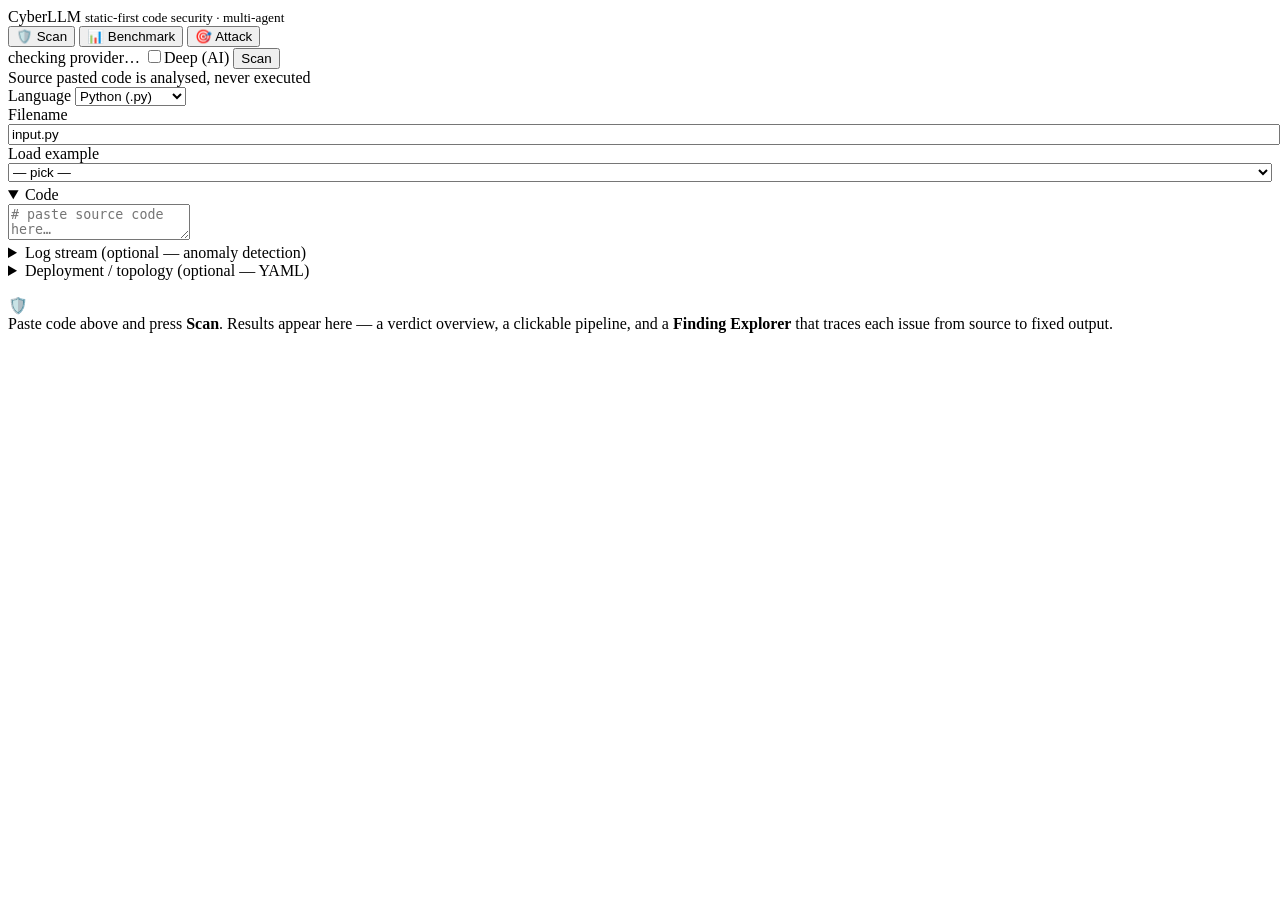
==== commit e696e3d7: "Organize public repository, document research, and add project branding" ====
--- a/CyberLLM/webapp/index.html
+++ b/CyberLLM/webapp/index.html
@@ -4,268 +4,7 @@
 <meta charset="utf-8">
 <meta name="viewport" content="width=device-width, initial-scale=1">
 <title>CyberLLM · static-first code security</title>
-<style>
-  :root{
-    --bg:#0d0d0d; --panel:#161719; --panel2:#1e2024; --panel3:#0b0d10;
-    --line:#2c2c2a; --line2:rgba(255,255,255,.10);
-    --txt:#ffffff; --muted:#c3c2b7; --dim:#898781;
-    --accent:#3987e5; --accent2:#9085e9;
-    --crit:#d03b3b; --high:#ec835a; --med:#fab219; --low:#3987e5; --info:#898781;
-    --ok:#0ca30c; --bad:#d03b3b;
-    --mono:"SFMono-Regular",Consolas,"Liberation Mono",Menlo,monospace;
-    --sans:system-ui,-apple-system,BlinkMacSystemFont,"Segoe UI",Roboto,sans-serif;
-    --r:12px;
-  }
-  *{box-sizing:border-box}
-  html,body{margin:0;background:var(--bg);color:var(--txt);font-family:var(--sans);font-size:14px;-webkit-font-smoothing:antialiased}
-  body{background:radial-gradient(1200px 500px at 80% -100px,rgba(57,135,229,.06),transparent),var(--bg)}
-  a{color:var(--accent);text-decoration:none}
-  button,select,input,textarea{font-family:inherit}
-  .wrap{max-width:1680px;margin:0 auto;padding:0 20px 72px}
-  .gap{margin-top:16px}
-  .mono{font-family:var(--mono)} .tnum{font-variant-numeric:tabular-nums}
-
-  header.bar{position:sticky;top:0;z-index:30;background:rgba(13,13,13,.82);backdrop-filter:blur(12px);border-bottom:1px solid var(--line)}
-  .bar .inner{max-width:1680px;margin:0 auto;padding:12px 20px;display:flex;align-items:center;gap:16px;flex-wrap:wrap}
-  .brand{display:flex;align-items:center;gap:11px;font-weight:700;font-size:16px}
-  .brand .dot{width:13px;height:13px;border-radius:4px;background:linear-gradient(135deg,var(--accent),var(--accent2));box-shadow:0 0 16px rgba(144,133,233,.6)}
-  .brand small{font-weight:500;color:var(--dim);font-size:11.5px}
-  .bar .spacer{flex:1}
-  .pill{display:inline-flex;align-items:center;gap:6px;padding:4px 11px;border-radius:999px;background:var(--panel2);border:1px solid var(--line);font-size:12px;color:var(--muted)}
-  .pill b{color:var(--txt);font-weight:600}
-  .pill .d{width:8px;height:8px;border-radius:50%}
-  .d.green{background:var(--ok);box-shadow:0 0 8px rgba(12,163,12,.6)} .d.gray{background:var(--info)} .d.amber{background:var(--med)}
-  .tabs{display:flex;gap:4px;background:var(--panel2);border:1px solid var(--line);border-radius:10px;padding:3px}
-  .tab{padding:7px 15px;border-radius:7px;border:0;background:transparent;color:var(--muted);cursor:pointer;font-size:13px;font-weight:600;transition:.15s}
-  .tab:hover{color:var(--txt)} .tab.active{background:linear-gradient(135deg,var(--accent),var(--accent2));color:#fff}
-
-  .grid{display:grid;grid-template-columns:minmax(400px,1fr) minmax(540px,1.3fr);gap:18px;margin-top:20px}
-  @media(max-width:1080px){.grid{grid-template-columns:1fr}}
-  .stack{margin-top:20px;display:flex;flex-direction:column;gap:16px}
-  .card{background:var(--panel);border:1px solid var(--line);border-radius:var(--r);overflow:hidden;box-shadow:0 1px 2px rgba(0,0,0,.3)}
-  .card>.head{padding:13px 16px;border-bottom:1px solid var(--line);display:flex;align-items:center;gap:10px;font-weight:650;font-size:14.5px}
-  .card>.head .sub{font-weight:400;color:var(--dim);font-size:12px}
-  .card>.body{padding:16px}
-  .cardflash{animation:cardflash 1.3s ease-out}
-  @keyframes cardflash{0%{box-shadow:0 0 0 2px var(--accent),0 0 22px rgba(57,135,229,.5)}100%{}}
-
-  label.fld{display:block;font-size:11.5px;color:var(--muted);margin:0 0 5px;text-transform:uppercase;letter-spacing:.4px;font-weight:600}
-  .row{display:flex;gap:10px;flex-wrap:wrap;align-items:flex-end}
-  select,input[type=text]{background:var(--panel3);color:var(--txt);border:1px solid var(--line);border-radius:8px;padding:8px 11px;font-size:13px;outline:none;transition:.15s}
-  select:focus,input[type=text]:focus,textarea:focus{border-color:var(--accent);box-shadow:0 0 0 3px rgba(57,135,229,.18)}
-  textarea{width:100%;background:var(--panel3);color:#dfe4ea;border:1px solid var(--line);border-radius:8px;padding:12px;font-family:var(--mono);font-size:12.5px;line-height:1.55;resize:vertical;tab-size:4;outline:none}
-  #code,#atkCode{min-height:300px}
-  details.opt{margin-top:12px;border:1px solid var(--line);border-radius:8px;background:var(--panel2)}
-  details.opt>summary{cursor:pointer;padding:10px 13px;font-size:13px;color:var(--muted);user-select:none;font-weight:600;list-style:none;display:flex;align-items:center;gap:8px}
-  details.opt>summary::-webkit-details-marker{display:none}
-  details.opt>summary::before{content:"▸";color:var(--dim);transition:.2s}
-  details.opt[open]>summary::before{transform:rotate(90deg)}
-  details.opt[open]>summary{border-bottom:1px solid var(--line);color:var(--txt)}
-  details.opt .inner{padding:12px}
-  details.opt .inner textarea{min-height:120px}
-
-  .btn{border:1px solid var(--line);background:var(--panel2);color:var(--txt);border-radius:8px;padding:9px 16px;font-size:13px;font-weight:600;cursor:pointer;transition:.15s}
-  .btn:hover{border-color:var(--accent);background:var(--panel3)}
-  .btn.primary{background:linear-gradient(135deg,var(--accent),var(--accent2));border:none;color:#fff;padding:10px 22px;box-shadow:0 2px 12px rgba(57,135,229,.28)}
-  .btn.primary:hover{filter:brightness(1.08)} .btn.primary:disabled{opacity:.55;cursor:not-allowed;box-shadow:none}
-  .btn.sm{padding:6px 12px;font-size:12px}
-  .toggle{display:inline-flex;align-items:center;gap:8px;cursor:pointer;user-select:none;font-size:13px;font-weight:600}
-  .toggle input{display:none}
-  .toggle .track{width:38px;height:21px;border-radius:999px;background:var(--line);position:relative;transition:.2s}
-  .toggle .track:after{content:"";position:absolute;top:2px;left:2px;width:17px;height:17px;border-radius:50%;background:#fff;transition:.2s}
-  .toggle input:checked+.track{background:linear-gradient(135deg,var(--accent),var(--accent2))}
-  .toggle input:checked+.track:after{left:19px}
-
-  .badge{display:inline-flex;align-items:center;gap:6px;padding:4px 11px;border-radius:7px;font-size:12px;font-weight:650;border:1px solid transparent}
-  .badge.tier{background:color-mix(in srgb,var(--accent) 14%,transparent);color:#8fbaf2;border-color:color-mix(in srgb,var(--accent) 34%,transparent)}
-  .badge.pass{background:color-mix(in srgb,var(--ok) 16%,transparent);color:#5fd15f;border-color:color-mix(in srgb,var(--ok) 38%,transparent)}
-  .badge.refused{background:color-mix(in srgb,var(--bad) 15%,transparent);color:#ee8a8a;border-color:color-mix(in srgb,var(--bad) 38%,transparent)}
-  .badge.mode{background:color-mix(in srgb,var(--accent2) 15%,transparent);color:#b6adf2;border-color:color-mix(in srgb,var(--accent2) 38%,transparent)}
-  .chip{font-size:10.5px;color:var(--muted);background:var(--panel3);border:1px solid var(--line);border-radius:6px;padding:2px 8px}
-  .banner{display:flex;gap:10px;flex-wrap:wrap;align-items:center;margin-bottom:14px}
-
-  .kpis{display:grid;grid-template-columns:repeat(auto-fit,minmax(92px,1fr));gap:10px}
-  .kpi{background:var(--panel2);border:1px solid var(--line);border-radius:10px;padding:13px 12px;position:relative;overflow:hidden}
-  .kpi::before{content:"";position:absolute;left:0;top:0;bottom:0;width:3px;background:var(--dim);opacity:.55}
-  .kpi.crit::before{background:var(--crit)} .kpi.high::before{background:var(--high)} .kpi.med::before{background:var(--med)}
-  .kpi.low::before{background:var(--low)} .kpi.ok::before{background:var(--ok)} .kpi.bad::before{background:var(--bad)} .kpi.accent::before{background:var(--accent)}
-  .kpi .n{font-size:25px;font-weight:800;line-height:1}
-  .kpi.crit .n{color:var(--crit)} .kpi.high .n{color:var(--high)} .kpi.med .n{color:var(--med)} .kpi.low .n{color:var(--low)}
-  .kpi.ok .n{color:var(--ok)} .kpi.bad .n{color:var(--bad)} .kpi.accent .n{color:#8fbaf2}
-  .kpi .l{font-size:10.5px;color:var(--muted);margin-top:6px;text-transform:uppercase;letter-spacing:.4px}
-
-  .sevbar{display:flex;gap:2px;height:16px;border-radius:6px;overflow:hidden;background:var(--panel3);border:1px solid var(--line)}
-  .sevbar .seg{min-width:5px;transition:.3s}
-  .seg.sev-critical{background:var(--crit)} .seg.sev-high{background:var(--high)} .seg.sev-medium{background:var(--med)} .seg.sev-low{background:var(--low)} .seg.sev-info{background:var(--info)}
-  .legendrow{display:flex;gap:8px;flex-wrap:wrap;margin-top:11px}
-  .legend{display:inline-flex;align-items:center;gap:7px;padding:4px 10px;border-radius:7px;cursor:pointer;background:var(--panel2);border:1px solid var(--line);color:var(--muted);font-size:12px;transition:.12s}
-  .legend:hover{border-color:var(--dim)} .legend b{color:var(--txt)} .legend .sw{width:9px;height:9px;border-radius:2px}
-  .legend[data-sev=critical] .sw{background:var(--crit)} .legend[data-sev=high] .sw{background:var(--high)} .legend[data-sev=medium] .sw{background:var(--med)}
-  .legend[data-sev=low] .sw{background:var(--low)} .legend[data-sev=info] .sw{background:var(--info)}
-  .legend.off{opacity:.4} .legend.on{border-color:var(--accent)}
-
-  /* pipeline stages / kill chain */
-  .flow{display:flex;flex-wrap:wrap;gap:6px;align-items:stretch}
-  .fnode{flex:1;min-width:120px;display:flex;align-items:center;gap:10px;background:var(--panel2);border:1px solid var(--line);border-radius:10px;padding:11px 13px}
-  .fnode.clickable{cursor:pointer;transition:.14s} .fnode.clickable:hover{border-color:var(--accent);background:var(--panel3);transform:translateY(-1px)}
-  .fnode .fdot{width:10px;height:10px;border-radius:50%;background:var(--dim);flex:none}
-  .fnode.s-accent .fdot{background:var(--accent)} .fnode.s-ok .fdot{background:var(--ok)} .fnode.s-bad .fdot{background:var(--bad)}
-  .fnode.s-crit .fdot{background:var(--crit)} .fnode.s-high .fdot{background:var(--high)} .fnode.s-med .fdot{background:var(--med)} .fnode.s-low .fdot{background:var(--low)}
-  .fnode.s-bad{border-color:color-mix(in srgb,var(--bad) 45%,var(--line))} .fnode.s-ok{border-color:color-mix(in srgb,var(--ok) 40%,var(--line))}
-  .fnode .ft{font-size:11px;color:var(--dim);text-transform:uppercase;letter-spacing:.4px} .fnode .fv{font-size:13px;font-weight:650;margin-top:2px}
-  .farrow{align-self:center;color:var(--dim);font-size:15px;flex:none}
-  @media(max-width:760px){.farrow{display:none}.fnode{min-width:100%}}
-
-  /* explorer */
-  .explorer{display:grid;grid-template-columns:16fr 42fr 42fr;gap:12px}
-  @media(max-width:1100px){.explorer{grid-template-columns:1fr}}
-  .expsel{background:var(--panel2);border:1px solid var(--line);border-left:4px solid var(--dim);border-radius:10px;padding:11px 14px;margin-bottom:12px;display:none}
-  .expsel.show{display:block}
-  .expsel.sev-critical{border-left-color:var(--crit)} .expsel.sev-high{border-left-color:var(--high)}
-  .expsel.sev-medium{border-left-color:var(--med)} .expsel.sev-low{border-left-color:var(--low)} .expsel.sev-info{border-left-color:var(--info)}
-  .expsel .top{display:flex;gap:9px;align-items:center;flex-wrap:wrap}
-  .expsel .detail{margin-top:7px;color:var(--muted);font-size:12.8px;line-height:1.5}
-  .expsel .meta{margin-top:8px;display:flex;gap:8px;flex-wrap:wrap}
-  /* action-plan steps + mcp tool calls */
-  .psteps{display:flex;flex-direction:column;gap:8px;margin-top:6px}
-  .pstep{border:1px solid var(--line);border-left-width:3px;border-radius:8px;background:var(--panel2);padding:10px 12px}
-  .pstep.st-ok{border-left-color:var(--ok)} .pstep.st-bad{border-left-color:var(--bad)} .pstep.st-dim{border-left-color:var(--dim)} .pstep.st-accent{border-left-color:var(--accent)}
-  .pstep .pt{display:flex;gap:8px;align-items:center;flex-wrap:wrap}
-  .pstep .kb{font-size:10px;font-weight:800;text-transform:uppercase;letter-spacing:.5px;padding:2px 7px;border-radius:5px;background:var(--panel3);border:1px solid var(--line);color:var(--muted)}
-  .pstep .tool{font-family:var(--mono);font-size:12.5px;color:var(--txt);font-weight:600}
-  .pstep .pstat{margin-left:auto;font-size:11.5px;font-weight:700}
-  .pstep .pdesc{color:var(--muted);font-size:12.3px;margin-top:5px;line-height:1.45}
-  .args{margin-top:8px;border-top:1px dashed var(--line);padding-top:7px;display:flex;flex-direction:column;gap:4px}
-  .args .arg{display:flex;gap:10px;font-family:var(--mono);font-size:11px}
-  .args .ak{color:var(--dim);min-width:120px;flex:none} .args .av{color:#cdd6e0;word-break:break-word;white-space:pre-wrap}
-  .expsel{position:sticky;top:72px;z-index:6}
-  .expcol{max-height:420px}
-  .code tr.gaprow td{color:var(--dim);font-style:italic;background:var(--panel3);user-select:none}
-  /* decision · action · guard sections */
-  .dsec{border:1px solid var(--line);border-radius:10px;overflow:hidden;margin-bottom:12px}
-  .dsec>.dh{padding:10px 13px;font-weight:650;font-size:13.5px;display:flex;gap:9px;align-items:center;background:var(--panel2);border-bottom:1px solid var(--line)}
-  .dsec>.dh .sub{font-weight:400;color:var(--dim);font-size:12px;margin-left:auto}
-  .dsec>.db{padding:13px}
-  .dh-dec{border-left:4px solid var(--accent2)} .dh-act{border-left:4px solid var(--accent)}
-  .dh-guard.gok{border-left:4px solid var(--ok)} .dh-guard.gbad{border-left:4px solid var(--bad)}
-  .pchips{display:flex;gap:8px;flex-wrap:wrap;margin:2px 0 4px}
-  .pchip{font-size:12px;padding:4px 11px;border-radius:7px;border:1px solid var(--line);background:var(--panel2);color:var(--muted);font-weight:600}
-  .pchip.okp{color:#5fd15f;border-color:color-mix(in srgb,var(--ok) 38%,transparent);background:color-mix(in srgb,var(--ok) 10%,transparent)}
-  .pchip.badp{color:#ee8a8a;border-color:color-mix(in srgb,var(--bad) 38%,transparent);background:color-mix(in srgb,var(--bad) 10%,transparent)}
-  .tierbig{font-size:24px;font-weight:800;line-height:1}
-  .outstat{font-size:11.5px;padding:6px 12px;border-bottom:1px solid var(--line);color:var(--muted)}
-  .outstat.ok{color:#5fd15f} .outstat.bad{color:#ee8a8a}
-  .expcol{background:var(--panel3);border:1px solid var(--line);border-radius:10px;display:flex;flex-direction:column;min-height:0;max-height:600px}
-  .expcol .ch{padding:9px 12px;font-size:10.5px;text-transform:uppercase;letter-spacing:.5px;color:var(--dim);border-bottom:1px solid var(--line);font-weight:700;flex:none;display:flex;align-items:center;gap:7px}
-  .expcol .ch .n{color:var(--muted)}
-  .expcol .cc{overflow:auto;min-height:0;flex:1}
-  .expcol .cc.pad{padding:8px}
-  .expitem{display:flex;gap:8px;align-items:flex-start;padding:8px 9px;border-radius:7px;cursor:pointer;font-size:12.5px;line-height:1.35}
-  .expitem:hover{background:var(--panel2)}
-  .expitem.sel{background:color-mix(in srgb,var(--accent) 16%,transparent);outline:1px solid color-mix(in srgb,var(--accent) 45%,transparent)}
-  .expitem .edot{width:8px;height:8px;border-radius:50%;margin-top:5px;flex:none;background:var(--dim)}
-  .expitem.sev-critical .edot{background:var(--crit)} .expitem.sev-high .edot{background:var(--high)} .expitem.sev-medium .edot{background:var(--med)}
-  .expitem.sev-low .edot{background:var(--low)} .expitem.sev-info .edot{background:var(--info)}
-  .expitem .erid{font-family:var(--mono);font-size:10px;color:var(--dim)}
-  .exphint{padding:20px;color:var(--dim);font-size:12.5px;text-align:center}
-  .expstep{display:flex;gap:11px;padding:11px;border-bottom:1px solid var(--line)}
-  .expstep:last-child{border:0}
-  .expstep .sn{width:24px;height:24px;border-radius:50%;background:var(--panel2);border:1px solid var(--line);display:flex;align-items:center;justify-content:center;font-size:11px;font-weight:800;color:var(--muted);flex:none}
-  .expstep.done .sn{background:color-mix(in srgb,var(--ok) 18%,transparent);border-color:color-mix(in srgb,var(--ok) 45%,transparent);color:#5fd15f}
-  .expstep.warn .sn{background:color-mix(in srgb,var(--med) 18%,transparent);border-color:color-mix(in srgb,var(--med) 45%,transparent);color:var(--med)}
-  .expstep .sl{font-size:10.5px;color:var(--dim);text-transform:uppercase;letter-spacing:.4px}
-  .expstep .sv{font-size:12.5px;margin-top:3px;line-height:1.45;word-break:break-word}
-  .expstep .sv .ev{font-family:var(--mono);font-size:11px;color:var(--muted);display:block;margin-top:3px;white-space:pre-wrap}
-
-  /* code viewer */
-  .code{font-family:var(--mono);font-size:12px;line-height:1.6;background:var(--panel3);border-radius:8px;overflow:auto;border:1px solid var(--line)}
-  .code.bare{border:0;border-radius:0}
-  .code table{border-collapse:collapse;width:100%}
-  .code td{vertical-align:top}
-  .code td.ln{width:1%;white-space:nowrap;text-align:right;color:var(--dim);user-select:none;padding:0 10px 0 12px;border-right:1px solid var(--line);position:sticky;left:0;background:var(--panel3)}
-  .code td.src{padding:0 12px;white-space:pre;width:100%}
-  .code tr.hl-critical{background:color-mix(in srgb,var(--crit) 16%,transparent)} .code tr.hl-critical td.ln{color:var(--crit);font-weight:700}
-  .code tr.hl-high{background:color-mix(in srgb,var(--high) 15%,transparent)} .code tr.hl-high td.ln{color:var(--high);font-weight:700}
-  .code tr.hl-medium{background:color-mix(in srgb,var(--med) 13%,transparent)} .code tr.hl-medium td.ln{color:var(--med);font-weight:700}
-  .code tr.hl-low{background:color-mix(in srgb,var(--low) 13%,transparent)} .code tr.hl-low td.ln{color:var(--low);font-weight:700}
-  .code tr.rowsel td.src{box-shadow:inset 3px 0 0 var(--accent)} .code tr.rowsel{background:color-mix(in srgb,var(--accent) 20%,transparent)!important}
-  .code tr.flash{animation:flash 1.1s ease-out}
-  @keyframes flash{0%{background:color-mix(in srgb,var(--accent) 50%,transparent)}100%{}}
-  .code .tag{margin-left:12px;font-size:10px;padding:1px 6px;border-radius:4px;background:rgba(0,0,0,.4);color:var(--muted);border:1px solid var(--line)}
-  .code tr.hl-safe td.src{color:#bfe9c8}
-  .code tr.hl-changed{background:color-mix(in srgb,var(--ok) 17%,transparent)}
-  .code tr.hl-changed td.ln{color:var(--ok);font-weight:700}
-  .code tr.hl-changed td.src{color:#d6f5de;box-shadow:inset 3px 0 0 var(--ok)}
-  .code .tag.chg{background:color-mix(in srgb,var(--ok) 17%,transparent);color:#5fd15f;border-color:color-mix(in srgb,var(--ok) 40%,transparent)}
-  .code.safe{border-color:color-mix(in srgb,var(--ok) 45%,transparent)}
-
-  /* remediation before/after */
-  .remedgrid{display:grid;grid-template-columns:1fr 1fr;gap:14px;margin-top:4px}
-  @media(max-width:900px){.remedgrid{grid-template-columns:1fr}}
-  .rhead{font-size:12px;font-weight:700;padding:7px 12px;border-radius:8px 8px 0 0;border:1px solid var(--line);border-bottom:0}
-  .rhead.bad2{background:color-mix(in srgb,var(--bad) 14%,transparent);color:#ee8a8a}
-  .rhead.ok2{background:color-mix(in srgb,var(--ok) 16%,transparent);color:#5fd15f}
-  .rhead.warn2{background:color-mix(in srgb,var(--med) 14%,transparent);color:var(--med)}
-  .remedgrid .code{border-radius:0 0 8px 8px;max-height:520px}
-  #remedyCard{position:relative}
-  #remedyCard.wide{z-index:5;box-shadow:0 10px 44px rgba(0,0,0,.55)}
-  .rgrip{position:absolute;left:-8px;top:0;width:14px;height:100%;cursor:ew-resize;z-index:6;display:flex;align-items:center;justify-content:center;touch-action:none}
-  .rgrip::before{content:"";width:4px;height:52px;border-radius:3px;background:var(--line);transition:.15s}
-  .rgrip:hover::before,.rgrip.active::before{background:var(--accent);height:80px}
-
-  .kv{display:grid;grid-template-columns:150px 1fr;gap:8px 14px;font-size:13px}
-  .kv .k{color:var(--dim)} .kv .v{color:var(--txt);word-break:break-word}
-  .subhead{border:0;padding:16px 0 8px;font-weight:650;font-size:13px;color:var(--muted)}
-  pre.json{background:var(--panel3);border:1px solid var(--line);border-radius:8px;padding:14px;overflow:auto;font-family:var(--mono);font-size:11.5px;line-height:1.5;max-height:440px;color:#c9d4df}
-  .audit li{margin-bottom:5px;font-family:var(--mono);font-size:11.5px;color:var(--muted)}
-  .spin{width:15px;height:15px;border:2px solid rgba(255,255,255,.3);border-top-color:#fff;border-radius:50%;display:inline-block;animation:sp .7s linear infinite;vertical-align:-2px}
-  @keyframes sp{to{transform:rotate(360deg)}}
-  .note{font-size:11.5px;color:var(--dim);margin-top:9px;line-height:1.55}
-  .empty{padding:30px;text-align:center;color:var(--dim)} .empty .big{font-size:32px;margin-bottom:10px}
-  .err{background:color-mix(in srgb,var(--bad) 12%,transparent);border:1px solid color-mix(in srgb,var(--bad) 42%,transparent);color:#ee9a9a;padding:11px 14px;border-radius:8px;margin-top:12px;font-size:13px}
-  .ok{color:var(--ok)} .bad{color:var(--bad)}
-  .tag2{font-family:var(--mono);font-size:10.5px;padding:1px 6px;border-radius:4px;background:var(--panel3);border:1px solid var(--line);color:var(--muted)}
-  .rid{font-family:var(--mono);font-size:11.5px;color:#8fbaf2;background:color-mix(in srgb,var(--accent) 12%,transparent);padding:2px 7px;border-radius:5px}
-  .sevtag{font-size:10px;font-weight:800;text-transform:uppercase;letter-spacing:.5px;padding:2px 8px;border-radius:5px;color:#0a0a0a}
-  .sevtag.sev-critical{background:var(--crit);color:#fff} .sevtag.sev-high{background:var(--high)} .sevtag.sev-medium{background:var(--med)}
-  .sevtag.sev-low{background:var(--low);color:#fff} .sevtag.sev-info{background:var(--info)}
-
-  /* benchmark */
-  .benchtop{display:flex;gap:18px;align-items:center;flex-wrap:wrap}
-  .metrics{flex:1;min-width:260px;display:grid;grid-template-columns:repeat(auto-fit,minmax(104px,1fr));gap:10px}
-  .metric{background:var(--panel2);border:1px solid var(--line);border-radius:10px;padding:13px 10px;text-align:center}
-  .metric .n{font-size:23px;font-weight:800;line-height:1} .metric .l{font-size:10px;color:var(--muted);margin-top:6px;text-transform:uppercase;letter-spacing:.4px}
-  .metric.good .n{color:var(--ok)} .metric.warn .n{color:var(--med)} .metric.bad .n{color:var(--bad)} .metric.accent .n{color:#8fbaf2}
-  .track2{height:11px;background:var(--panel3);border:1px solid var(--line);border-radius:6px;overflow:hidden}
-  .fill2{height:100%;border-radius:6px;transition:width .5s}
-  .brow{display:grid;grid-template-columns:160px 1fr 74px;gap:12px;align-items:center;margin-bottom:8px;font-size:12.5px}
-  .brow .lab{color:var(--muted);text-transform:capitalize} .brow .val{font-family:var(--mono);font-size:11.5px;color:var(--dim);text-align:right}
-  .bfile{border:1px solid var(--line);border-radius:9px;margin-bottom:8px;background:var(--panel2);overflow:hidden}
-  .bfile summary{cursor:pointer;padding:11px 13px;display:flex;gap:10px;align-items:center;flex-wrap:wrap;list-style:none}
-  .bfile summary::-webkit-details-marker{display:none}
-  .bfile .fname{font-family:var(--mono);font-weight:600}
-  .langtag{font-size:10px;text-transform:uppercase;letter-spacing:.5px;padding:1px 7px;border-radius:5px;background:color-mix(in srgb,var(--accent) 13%,transparent);color:#8fbaf2}
-  .bfile .cov{margin-left:auto;font-family:var(--mono);font-size:12px;font-weight:600}
-  .bfile .inner{padding:4px 14px 12px}
-  .vrow{display:flex;gap:9px;align-items:baseline;padding:6px 0;font-size:12.5px;border-top:1px solid var(--line)}
-  .vrow .mark{font-weight:800;width:16px} .vrow .vt{flex:1} .vrow .vmeta{color:var(--dim);font-size:11px}
-  .pill.skip{color:var(--med);border-color:color-mix(in srgb,var(--med) 35%,transparent)}
-  .benchnote{font-size:11.5px;color:var(--dim);line-height:1.55;margin-top:10px}
-
-  /* attack */
-  .warnbanner{background:color-mix(in srgb,var(--high) 10%,transparent);border:1px solid color-mix(in srgb,var(--high) 40%,transparent);color:#f4c39e;padding:12px 14px;border-radius:8px;font-size:12.5px;line-height:1.55}
-  .scriptcard{border:1px solid var(--line);border-radius:9px;background:var(--panel2);margin-bottom:10px;overflow:hidden}
-  .scriptcard .sh{padding:10px 13px;display:flex;gap:9px;align-items:center;flex-wrap:wrap;border-bottom:1px solid var(--line)}
-  .scriptcard .st{font-weight:650} .scriptcard .eff{color:var(--muted);font-size:11.5px;width:100%}
-  .scriptcard pre{margin:0;padding:12px 14px;font-family:var(--mono);font-size:11.5px;white-space:pre-wrap;color:#cdd6e0;max-height:340px;overflow:auto;background:var(--panel3)}
-  .scriptcard.redacted{border-color:color-mix(in srgb,var(--bad) 40%,transparent)} .scriptcard.redacted .sh{color:var(--bad)}
-  .pathflow{display:flex;gap:8px;flex-wrap:wrap;align-items:center;margin-top:6px}
-  .pathstep{font-family:var(--mono);font-size:11px;background:var(--panel3);border:1px solid var(--line);border-radius:6px;padding:3px 9px;color:var(--muted)}
-  .patharr{color:var(--dim)}
-  .axplor{display:grid;grid-template-columns:32fr 68fr;gap:12px}
-  @media(max-width:900px){.axplor{grid-template-columns:1fr}}
-  .chosen{font-size:10px;font-weight:700;text-transform:uppercase;letter-spacing:.4px;padding:2px 7px;border-radius:5px;background:color-mix(in srgb,var(--accent2) 16%,transparent);color:#b6adf2}
-</style>
+<link rel="stylesheet" href="/assets/styles.css">
 </head>
 <body>
 
@@ -457,545 +196,6 @@
   </div></div>
 </div>
 
-<script>
-const $ = s => document.querySelector(s);
-const EXT = {py:".py",c:".c",cpp:".cpp",rust:".rs",java:".java",js:".js",go:".go"};
-const SEV = ["critical","high","medium","low","info"];
-const sevClass = s => SEV.includes((s||"").toLowerCase()) ? (s||"").toLowerCase() : "info";
-const cap = s => (s||"").charAt(0).toUpperCase()+(s||"").slice(1);
-const esc = s => (s==null?"":String(s)).replace(/[&<>"]/g,c=>({"&":"&amp;","<":"&lt;",">":"&gt;",'"':"&quot;"}[c]));
-let HEALTH=null;
-
-async function loadHealth(){
-  try{ const h=await (await fetch("/api/health")).json(); HEALTH=h;
-    const real=h.llm_real;
-    $("#provPill").innerHTML=`<span class="d ${real?'green':'amber'}"></span>LLM <b>${esc(h.llm_impl)}</b> · ${esc(h.llm_model)} <span style="color:var(--dim)">(${real?'live':'offline stub'})</span>`;
-    refreshModeNote(); refreshBenchModeNote(); refreshAtkModeNote();
-  }catch(e){ $("#provPill").innerHTML=`<span class="d gray"></span>provider unknown`; }
-}
-function tools(){ const t=HEALTH&&HEALTH.tools||{}; return Object.keys(t).filter(k=>t[k]); }
-function refreshModeNote(){
-  const deep=$("#deep").checked, real=HEALTH&&HEALTH.llm_real, av=tools();
-  $("#modeNote").textContent = (deep&&real)?"Deep mode → live LLM refinement + auto-remediation of findings."
-    :(deep&&!real)?"Deep requested but no live LLM — running deterministic regex"+(av.length?" + "+av.join("/"):"")+" only."
-    :"Fast mode → deterministic regex"+(av.length?" + "+av.join("/"):"")+" (offline, instant). Fixed output needs Deep.";
-}
-function populateLoader(sel,data){ sel._data=[];
-  const addGroup=(label,items)=>{ if(!items||!items.length)return; const og=document.createElement("optgroup"); og.label=label;
-    items.forEach(ex=>{ const i=sel._data.length; sel._data[i]=ex; const o=document.createElement("option"); o.value=i; o.textContent=ex.name; og.appendChild(o); }); sel.appendChild(og); };
-  addGroup("Examples",data.examples); addGroup("Benchmark corpus (automotive)",data.benchmark);
-}
-async function loadExamples(){ try{ const r=await (await fetch("/api/examples")).json();
-  populateLoader($("#examples"),r); populateLoader($("#atkExamples"),r); }catch(e){} }
-$("#atkExamples").addEventListener("change",e=>{ const d=e.target._data&&e.target._data[e.target.value]; if(!d)return;
-  $("#atkCode").value=d.code; $("#atkFname").value=d.filename; });
-$("#examples").addEventListener("change",e=>{ const d=e.target._data&&e.target._data[e.target.value]; if(!d)return;
-  $("#code").value=d.code; $("#fname").value=d.filename;
-  const ext=(d.filename.match(/\.(\w+)$/)||[])[1]; for(const k in EXT){ if(EXT[k]==="."+ext){ $("#lang").value=k; } }
-  if(d.clean){ $("#loadHint").innerHTML="🧪 <b>Clean control</b> — a correct scan finds nothing here."; }
-  else { $("#loadHint").textContent=""; }
-});
-$("#lang").addEventListener("change",e=>{ const f=$("#fname"); const base=(f.value.replace(/\.\w+$/,"")||"input"); f.value=base+(EXT[e.target.value]||".txt"); });
-$("#deep").addEventListener("change",()=>{ refreshModeNote(); refreshBenchModeNote(); refreshAtkModeNote(); });
-
-// ── shared viz ──────────────────────────────────────────────────────────────
-function kpi(n,l,cls){ return `<div class="kpi ${cls||''}"><div class="n">${esc(n)}</div><div class="l">${esc(l)}</div></div>`; }
-function flow(nodes){ return `<div class="flow">`+nodes.map((n,i)=>(i?'<span class="farrow">→</span>':'')+
-  `<div class="fnode s-${n.s}${n.target?' clickable':''}"${n.target?` data-target="${n.target}"`:''}><span class="fdot"></span><div><div class="ft">${esc(n.t)}</div><div class="fv">${esc(n.v)}</div></div></div>`).join("")+`</div>`; }
-function wireFlow(sel){ $(sel).querySelectorAll(".fnode[data-target]").forEach(n=>n.addEventListener("click",()=>{
-  const t=$(n.dataset.target); if(!t)return; t.scrollIntoView({behavior:"smooth",block:"start"});
-  t.classList.remove("cardflash"); void t.offsetWidth; t.classList.add("cardflash"); })); }
-function sevDistribution(counts){ const total=SEV.reduce((s,k)=>s+(counts[k]||0),0); if(!total) return '';
-  const segs=SEV.filter(s=>counts[s]).map(s=>`<div class="seg sev-${s}" style="flex:${counts[s]}" title="${counts[s]} ${s}"></div>`).join("");
-  const legend=SEV.filter(s=>s!=="info"||counts.info).map(s=>`<button class="legend on" data-sev="${s}"><span class="sw"></span>${cap(s)} <b>${counts[s]||0}</b></button>`).join("");
-  return `<div class="sevbar">${segs}</div><div class="legendrow">${legend}</div>`; }
-function donut(pct,label){ const r=52,c=2*Math.PI*r,col=covColor(pct),off=c*(1-pct/100);
-  return `<svg width="128" height="128" viewBox="0 0 128 128" role="img" aria-label="${label} ${pct}%">
-    <circle cx="64" cy="64" r="${r}" fill="none" stroke="var(--panel3)" stroke-width="14"/>
-    <circle cx="64" cy="64" r="${r}" fill="none" stroke="${col}" stroke-width="14" stroke-linecap="round" stroke-dasharray="${c.toFixed(1)}" stroke-dashoffset="${off.toFixed(1)}" transform="rotate(-90 64 64)"/>
-    <text x="64" y="60" text-anchor="middle" fill="var(--txt)" font-size="26" font-weight="800" class="tnum">${pct}%</text>
-    <text x="64" y="80" text-anchor="middle" fill="var(--dim)" font-size="10.5" letter-spacing=".5">${esc(label)}</text></svg>`; }
-
-// ── scan ────────────────────────────────────────────────────────────────────
-$("#scanBtn").addEventListener("click", runScan);
-async function runScan(){
-  const code=$("#code").value; if(!code.trim()){ showErr("Please paste some code first."); return; }
-  const btn=$("#scanBtn"); btn.disabled=true; btn.innerHTML='<span class="spin"></span> Scanning…'; $("#err").style.display="none";
-  try{ const res=await fetch("/api/scan",{method:"POST",headers:{"Content-Type":"application/json"},
-      body:JSON.stringify({code,filename:$("#fname").value||"input.py",log:$("#logtxt").value,deployment:$("#deptxt").value,deep:$("#deep").checked})});
-    const data=await res.json(); if(!data.ok){ showErr(data.error||"scan failed"); return; } render(data);
-  }catch(e){ showErr(String(e)); } finally{ btn.disabled=false; btn.textContent="Scan"; }
-}
-function showErr(m){ const e=$("#err"); e.textContent="⚠ "+m; e.style.display="block"; }
-
-let REC=null, EXP={findings:[],code:"",sel:null,filter:new Set()}, REMEDY=null, REMEDY_STATE=null, LAST_SCAN=null;
-function render(data){
-  $("#placeholder").style.display="none"; $("#results").style.display="block";
-  const rec=data.record||{}; REC=rec;
-  const findings=(rec.findings||[]).slice().sort((a,b)=>SEV.indexOf(sevClass(a.severity))-SEV.indexOf(sevClass(b.severity)));
-  EXP={findings,code:data.code||"",sel:null,filter:new Set()}; REMEDY=null; REMEDY_STATE=null;
-
-  const tier=rec.decision&&rec.decision.recommended_tier||"—", gv=rec.guard_verdict||{}, allowed=gv.allowed;
-  const conf=rec.decision?Math.round((rec.decision.confidence||0)*100):0;
-  const counts={critical:0,high:0,medium:0,low:0,info:0}; findings.forEach(f=>counts[sevClass(f.severity)]++);
-  $("#ovSub").textContent=esc(data.filename||"");
-  $("#banner").innerHTML=`<span class="badge mode">${data.deep?'DEEP · AI':'FAST · static'}</span>`+
-    `<span class="badge tier">tier: ${esc(tier)}</span>`+
-    `<span class="badge ${allowed?'pass':'refused'}">guard: ${allowed?'PASS':'REFUSED'}</span>`+
-    (rec.replanning?`<span class="pill">replan <b>${rec.replanning.rounds}</b> · ${rec.replanning.resolved?'resolved':'unresolved'}</span>`:"");
-  const canRemedy=findings.length>0 && !!data.deep && !!(data.provider&&data.provider.llm_real);
-  $("#kpis").innerHTML=kpi(findings.length,"findings","accent")+kpi(counts.critical,"critical","crit")+
-    kpi(counts.high,"high","high")+kpi(counts.medium,"medium","med")+kpi(counts.low,"low","low")+
-    kpi(conf+"%","confidence",conf>=70?"ok":(conf>=40?"med":""))+
-    (canRemedy?`<div class="kpi ok"><div class="n" id="kpiResolvedN">…</div><div class="l">resolved</div></div>`:"");
-  $("#sevWrap").innerHTML=findings.length?sevDistribution(counts):"";
-  $("#sevWrap").querySelectorAll(".legend").forEach(el=>el.addEventListener("click",()=>{
-    const s=el.getAttribute("data-sev"); if(EXP.filter.has(s)) EXP.filter.delete(s); else EXP.filter.add(s);
-    $("#sevWrap").querySelectorAll(".legend").forEach(x=>{ const on=EXP.filter.size===0||EXP.filter.has(x.getAttribute("data-sev"));
-      x.classList.toggle("on",on); x.classList.toggle("off",!on); }); renderExpList();
-  }));
-  $("#decisionSummary").textContent=rec.decision&&rec.decision.summary||"";
-  $("#stages").innerHTML=scanStages(rec,data.deep); wireFlow("#stages");
-  renderReasoning(rec); $("#rawjson").textContent=JSON.stringify(rec,null,2);
-
-  // explorer
-  $("#expCode").innerHTML=`<div class="exphint">Select a finding to view its code.</div>`;
-  $("#expOutput").innerHTML=`<div class="exphint">—</div>`;
-  renderExpList();
-  $("#expSel").className="expsel"; $("#expSel").innerHTML="";
-
-  // remediation / output panel
-  LAST_SCAN=canRemedy?{code:data.code||"",filename:data.filename||"input.py",findings:findings}:null;
-  $("#remedyCard").style.display=canRemedy?"":"none";
-  const firstVisible=findings.findIndex(f=>EXP.filter.size===0||EXP.filter.has(sevClass(f.severity)));
-  if(canRemedy){
-    REMEDY_STATE="pending";
-    $("#remedy").innerHTML=`<p class="note"><span class="spin" style="border-top-color:var(--accent)"></span> Auto-remediation running — rewriting the code and re-scanning to verify…</p>`;
-    if(findings.length) selectFinding(firstVisible<0?0:firstVisible);
-    autoRemediate();
-  } else {
-    REMEDY_STATE=null;
-    if(findings.length) selectFinding(firstVisible<0?0:firstVisible);
-    else { $("#expOutput").innerHTML=`<div class="exphint">No findings.</div>`; }
-  }
-  window.scrollTo({top:0,behavior:"smooth"});
-}
-function scanStages(rec,deep){ const findings=(rec.findings||[]),d=rec.decision||{},gv=rec.guard_verdict||{},a=rec.action||{};
-  const tier=d.recommended_tier||'none', tierS={none:'ok',soft:'low',moderate:'med',hard:'crit'}[tier]||'accent';
-  return flow([
-    {t:"Detect",v:`${findings.length} finding${findings.length===1?'':'s'}`,s:findings.length?'accent':'ok',target:"#card-explorer"},
-    {t:"Decide",v:`tier ${tier} · ${Math.round((d.confidence||0)*100)}%`,s:tierS,target:"#card-reasoning"},
-    {t:"Act",v:`${a.kind||'—'} · dry-run`,s:'accent',target:"#card-reasoning"},
-    {t:"Guard",v:gv.allowed?'PASS':'REFUSED',s:gv.allowed?'ok':'bad',target:"#card-reasoning"},
-  ]); }
-function renderExpList(){
-  const {findings,filter,sel}=EXP;
-  const show=findings.map((f,i)=>({f,i})).filter(o=>filter.size===0||filter.has(sevClass(o.f.severity)));
-  $("#expCount").textContent=filter.size?`${show.length}/${findings.length}`:`${findings.length}`;
-  if(!findings.length){ $("#expList").innerHTML=`<div class="exphint">✓ No issues detected.</div>`; return; }
-  if(!show.length){ $("#expList").innerHTML=`<div class="exphint">None match the filter.</div>`; return; }
-  $("#expList").innerHTML=show.map(({f,i})=>`<div class="expitem sev-${sevClass(f.severity)}${i===sel?' sel':''}" data-i="${i}">
-    <span class="edot"></span><div><div>${esc(f.title)}</div><div class="erid">${esc(f.rule_id)}${f.line?(' · L'+f.line):''}</div></div></div>`).join("");
-  $("#expList").querySelectorAll(".expitem").forEach(el=>el.addEventListener("click",()=>selectFinding(+el.dataset.i)));
-}
-function selectFinding(idx){
-  EXP.sel=idx; const f=EXP.findings[idx]; if(!f) return;
-  $("#expList").querySelectorAll(".expitem").forEach(el=>el.classList.toggle("sel",+el.dataset.i===idx));
-  $("#expSel").className="expsel show sev-"+sevClass(f.severity);
-  $("#expSel").innerHTML=expSelBanner(f);
-  $("#expCode").innerHTML = f.line
-    ? `<div class="code bare">${snippet(EXP.code, f.line, 6, EXP.findings, {sel:f.line})}</div>`
-    : `<div class="exphint">Not tied to a specific source line (${esc(f.location||'—')}).</div>`;
-  refreshOutput(f);
-}
-function step(n,label,val,state){ return `<div class="expstep ${state||''}"><div class="sn">${n}</div><div><div class="sl">${esc(label)}</div><div class="sv">${val}</div></div></div>`; }
-function expSelBanner(f){
-  const sc=sevClass(f.severity), via=f.source_agent||"";
-  const layer=/bandit|semgrep/.test(via)?"AST analyser ("+via+")":(via==="source_code_scanner"?"regex / LLM":via);
-  let out=null;
-  if(REMEDY_STATE==="pending") out="output: generating…";
-  else if(REMEDY){ const p=planFor(f); out = (p&&p.outcome==="blocked") ? "output: ✗ refused by guard" : (isFixed(f)?"output: ✓ fixed":"output: ✗ still present"); }
-  const meta=[layer&&`detected via ${esc(layer)}`, f.asset_category&&`asset: ${esc(f.asset_category)}`, out]
-    .filter(Boolean).map(m=>`<span class="chip">${m}</span>`).join("");
-  return `<div class="top"><span class="sevtag sev-${sc}">${esc(f.severity)}</span><span class="rid">${esc(f.rule_id)}</span>`+
-    `<span style="font-weight:650">${esc(f.title)}</span>`+
-    `<span class="mono" style="margin-left:auto;color:var(--dim);font-size:12px">${esc(f.location||'')}${f.line?(' : line '+f.line):''}</span></div>`+
-    `<div class="detail">${esc(f.detail||'')}</div>`+(meta?`<div class="meta">${meta}</div>`:"");
-}
-function planFor(f){ return (REMEDY&&(REMEDY.plan||[]).find(p=>p.rule_id===f.rule_id && p.line===f.line))||null; }
-function isFixed(f){ const p=planFor(f); if(p) return p.outcome==="fixed";
-  return !!(REMEDY && !(REMEDY.after||[]).some(x=>x.rule_id===f.rule_id && x.line===f.line)); }
-function refreshOutput(f){
-  const out=$("#expOutput");
-  if(REMEDY_STATE==="pending"){ out.innerHTML=`<div class="exphint"><span class="spin" style="border-top-color:var(--accent)"></span><br>Generating fixed code…</div>`; $("#expOutHead").textContent=""; return; }
-  if(!REMEDY){ out.innerHTML=`<div class="exphint">Fixed output is produced by the auto-remediation pass — it runs on a <b>Deep</b> scan with a live LLM.</div>`; $("#expOutHead").textContent=""; return; }
-  const p=planFor(f), line=f.line||1;
-  $("#expOutHead").textContent=REMEDY.verified_safe?"verified safe":"partial";
-  // refused by the guard → code intentionally left as-is (still vulnerable)
-  if(p && p.outcome==="blocked"){
-    out.innerHTML=`<div class="outstat bad">✗ not corrected — the fix step was refused by the guard: ${esc(p.guard_reason||'')}</div>`+
-      `<div class="code bare">${snippet(REMEDY.fixed_code, line, 6, REMEDY.after, {sel:line})}</div>`;
-    return;
-  }
-  // attempted but the issue is still detected on re-scan
-  if(!(p?p.outcome==="fixed":isFixed(f))){
-    out.innerHTML=`<div class="outstat bad">⚠ fix was attempted but the issue is still detected on re-scan</div>`+
-      `<div class="code bare">${snippet(REMEDY.fixed_code, line, 6, REMEDY.after, {sel:line})}</div>`;
-    return;
-  }
-  // fixed → show the corrected slice
-  const changed=changedLines(REMEDY.original_code,REMEDY.fixed_code);
-  if(!changed.size){ out.innerHTML=`<div class="outstat ok">✓ fixed</div><div class="exphint">No code lines changed.</div>`; return; }
-  const blocks=changedBlocks(changed), bi=bestBlockIndex(f,blocks), bl=blocks[bi]||blocks[0];
-  const center=Math.round((bl.start+bl.end)/2), ctx=Math.max(5,(bl.end-bl.start)+3);
-  out.innerHTML=`<div class="outstat ok">✓ fixed &amp; re-scanned clean</div><div class="code bare safe">${snippet(REMEDY.fixed_code, center, ctx, REMEDY.after, {changed})}</div>`;
-}
-async function autoRemediate(){ if(!LAST_SCAN) return; runRemediate(true); }
-function argsHtml(params){
-  if(!params||typeof params!=="object"||Array.isArray(params)||!Object.keys(params).length)
-    return '<div class="args"><span class="arg"><span class="av" style="color:var(--dim)">(no arguments)</span></span></div>';
-  return `<div class="args">`+Object.keys(params).map(k=>{
-    let v=params[k]; if(v&&typeof v==="object") v=JSON.stringify(v);
-    return `<div class="arg"><span class="ak">${esc(k)}</span><span class="av">${esc(String(v))}</span></div>`;
-  }).join("")+`</div>`;
-}
-function statusClass(st){ st=(st||"").toLowerCase();
-  if(/completed|ok|would/.test(st)) return "st-ok";
-  if(/fail|refus|verification/.test(st)) return "st-bad";
-  if(/skip|pending|not_started/.test(st)) return "st-dim";
-  return "st-accent"; }
-function statusCol(cls){ return cls==="st-ok"?"var(--ok)":cls==="st-bad"?"var(--bad)":cls==="st-dim"?"var(--dim)":"#8fbaf2"; }
-function renderReasoning(rec){
-  const d=rec.decision||{}, a=rec.action||{}, gv=rec.guard_verdict||{}, rp=rec.replanning||{};
-  const rep=rec.action_report||{}, plan=rep.plan||{}, steps=plan.steps||[], tal=rep.tallies||{}, audit=rec.mcp_audit||[];
-  const traj=rec.trajectory_verdict||null;
-  const assets=(d.asset_categories_touched||[]).map(x=>`<span class="chip">${esc(x)}</span>`).join(" ")||'<span class="chip">none</span>';
-  const lab=t=>`<div style="font-size:10.5px;color:var(--dim);text-transform:uppercase;letter-spacing:.4px">${t}</div>`;
-
-  // ── Decision ──
-  let html=`<div class="dsec"><div class="dh dh-dec">🧭 Decision <span class="sub">central agent · tiered response</span></div><div class="db">`+
-    `<div class="row" style="gap:26px;align-items:flex-start"><div>${lab('Tier')}<div class="tierbig">${esc(d.recommended_tier||'—')}</div></div>`+
-    `<div>${lab('Confidence')}<div class="tierbig">${Math.round((d.confidence||0)*100)}%</div></div></div>`+
-    `<div class="kv" style="margin-top:14px"><div class="k">Assets touched</div><div class="v">${assets}</div>`+
-    `<div class="k">Justification</div><div class="v">${esc(d.justification||'—')}</div></div></div></div>`;
-
-  // ── Action plan ──
-  html+=`<div class="dsec"><div class="dh dh-act">⚙️ Action plan <span class="sub">${esc(a.kind||'—')} → ${esc(a.target||'—')} · dry-run</span></div><div class="db">`+
-    `<div class="pchips"><span class="pchip">status: <b>${esc(rep.status||'—')}</b></span>`+
-    (plan.blast_radius?`<span class="pchip">blast: ${esc(plan.blast_radius)}</span>`:"")+
-    (tal.total?`<span class="pchip">${tal.completed||0}/${tal.total} completed</span>`:"")+
-    (tal.refused?`<span class="pchip badp">${tal.refused} refused</span>`:"")+
-    (tal.failed?`<span class="pchip badp">${tal.failed} failed</span>`:"")+
-    (tal.skipped?`<span class="pchip">${tal.skipped} skipped</span>`:"")+`</div>`+
-    (rep.summary?`<p class="note" style="margin-top:2px">${esc(rep.summary)}</p>`:"");
-  if(steps.length){
-    html+=`<div class="psteps">`+steps.map((s,i)=>{ const cls=statusClass(s.status),col=statusCol(cls);
-      return `<div class="pstep ${cls}"><div class="pt"><span class="kb">${i+1} · ${esc(s.kind||'')}</span><span class="tool">${esc(s.tool||'')}</span>`+
-        (s.side_effect?`<span class="chip">${esc(s.side_effect)}</span>`:"")+(s.requires_authorization?`<span class="chip">requires auth</span>`:"")+
-        `<span class="pstat" style="color:${col}">${esc(s.status||'')}</span></div>`+
-        (s.description?`<div class="pdesc">${esc(s.description)}</div>`:"")+argsHtml(s.params)+
-        (s.error?`<div class="pdesc" style="color:var(--bad)">error: ${esc(s.error)}</div>`:"")+
-        (s.refusal_reason?`<div class="pdesc" style="color:var(--bad)">refused: ${esc(s.refusal_reason)}</div>`:"")+`</div>`;
-    }).join("")+`</div>`;
-  } else { html+=`<p class="note">No remediation steps were generated (nothing to act on, or an alert-only response).</p>`; }
-  if(audit.length){
-    html+=`<div class="subhead" style="padding-top:14px">MCP tool calls <span class="sub">${audit.length}</span></div><div class="psteps">`;
-    audit.forEach(x=>{ const cls=statusClass(x.status),col=statusCol(cls),mode=x.real_invoked?"real":"dry-run";
-      html+=`<div class="pstep ${cls}"><div class="pt"><span class="tool">${esc(x.tool||'tool')}</span>`+
-        (x.side_effect?`<span class="chip">${esc(x.side_effect)}</span>`:"")+`<span class="chip">${mode}</span>`+
-        (x.elapsed_ms!=null?`<span class="chip">${Math.round(x.elapsed_ms)} ms</span>`:"")+
-        `<span class="pstat" style="color:${col}">${esc(x.status||'')}</span></div>`+argsHtml(x.params)+
-        (x.error?`<div class="pdesc" style="color:var(--bad)">error: ${esc(x.error)}</div>`:"")+`</div>`; });
-    html+=`</div>`;
-  }
-  html+=`</div></div>`;
-
-  // ── Security guard ──
-  const pc=(label,ok)=>`<span class="pchip ${ok?'okp':'badp'}">${label} ${ok?'✓':'✕'}</span>`;
-  html+=`<div class="dsec"><div class="dh dh-guard ${gv.allowed?'gok':'gbad'}">🛡️ Security guard — ${gv.allowed?'PASS':'REFUSED'} <span class="sub">paper 1 · four properties</span></div><div class="db">`+
-    `<div class="pchips">`+pc('task-alignment',gv.task_alignment)+pc('action-alignment',gv.action_alignment)+pc('source-auth',gv.source_authorization)+pc('data-isolation',gv.data_isolation)+`</div>`+
-    `<p class="note" style="margin-top:4px">${esc(gv.reason||'')}</p>`+
-    (traj?`<div class="pchips">`+pc('compositional',traj.compositional_ok)+pc('temporal',traj.temporal_ok)+(traj.violations&&traj.violations.length?`<span class="pchip badp">${traj.violations.length} violation(s)</span>`:"")+`</div>`:"")+
-    `<div class="kv" style="margin-top:10px"><div class="k">Re-planning</div><div class="v">${rp.rounds||0} round(s) · ${rp.resolved?'<span class="ok">resolved</span>':'<span style="color:var(--med)">unresolved</span>'}</div></div>`+
-    `</div></div>`;
-  $("#reasoning").innerHTML=html;
-}
-
-// ── remediation (auto-runs during a Deep scan) ───────────────────────────────
-async function runRemediate(auto){
-  if(!LAST_SCAN) return;
-  REMEDY_STATE="pending"; if(EXP.sel!=null) refreshOutput(EXP.findings[EXP.sel]);
-  $("#remedy").innerHTML=`<p class="note"><span class="spin" style="border-top-color:var(--accent)"></span> Auto-remediation running — rewriting the code and re-scanning to verify…</p>`;
-  try{ const res=await fetch("/api/remediate",{method:"POST",headers:{"Content-Type":"application/json"},
-      body:JSON.stringify({code:LAST_SCAN.code,filename:LAST_SCAN.filename,deep:true,findings:LAST_SCAN.findings})});
-    const data=await res.json();
-    if(!data.ok){ REMEDY_STATE=null; $("#remedy").innerHTML=`<div class="err">⚠ ${esc(data.error||"remediation failed")}</div>`; if(EXP.sel!=null) refreshOutput(EXP.findings[EXP.sel]); return; }
-    REMEDY=data; REMEDY_STATE="done"; renderRemediation(data);
-    if(EXP.sel!=null){ selectFinding(EXP.sel); }   // refresh banner + output snippet
-  }catch(e){ REMEDY_STATE=null; $("#remedy").innerHTML=`<div class="err">⚠ ${esc(String(e))}</div>`; if(EXP.sel!=null) refreshOutput(EXP.findings[EXP.sel]); }
-}
-function codeTable(code,findings,safe,changed,tagByLine,withLn){
-  const byLine={}; (findings||[]).forEach(f=>{ if(f.line){ (byLine[f.line]=byLine[f.line]||[]).push(f); }});
-  const lines=(code||"").replace(/\n$/,"").split("\n");
-  return `<table>`+lines.map((ln,i)=>{ const n=i+1,fs=byLine[n]; let cls="",tag="";
-    if(fs){ const worst=fs.map(f=>sevClass(f.severity)).sort((a,b)=>SEV.indexOf(a)-SEV.indexOf(b))[0]; cls=`hl-${worst}`; tag=`<span class="tag">${fs.map(f=>esc(f.rule_id)).join(", ")}</span>`; }
-    else if(changed&&changed.has(n)){ cls="hl-changed"; tag=(tagByLine&&tagByLine[n])||""; }
-    else if(safe){ cls="hl-safe"; }
-    return `<tr ${withLn?`data-ln="${n}"`:''} class="${cls}"><td class="ln">${n}</td><td class="src">${esc(ln)||" "}${tag}</td></tr>`;
-  }).join("")+`</table>`;
-}
-// Render only the slice of `code` around `center` (±ctx lines), with data-ln,
-// finding/changed highlights, a rowsel on opts.sel, and "… N lines" markers.
-function snippet(code,center,ctx,findings,opts){
-  opts=opts||{}; const lines=(code||"").replace(/\n$/,"").split("\n");
-  if(!center||center<1) center=1; center=Math.min(center,lines.length||1);
-  const lo=Math.max(1,center-ctx), hi=Math.min(lines.length,center+ctx);
-  const byLine={}; (findings||[]).forEach(f=>{ if(f.line){ (byLine[f.line]=byLine[f.line]||[]).push(f); } });
-  const changed=opts.changed; let rows="";
-  if(lo>1) rows+=`<tr class="gaprow"><td class="ln">⋯</td><td class="src">${lo-1} line(s) above</td></tr>`;
-  for(let n=lo;n<=hi;n++){ const fs=byLine[n]; let cls="",tag="";
-    if(fs){ const worst=fs.map(f=>sevClass(f.severity)).sort((a,b)=>SEV.indexOf(a)-SEV.indexOf(b))[0]; cls="hl-"+worst; tag=`<span class="tag">${fs.map(f=>esc(f.rule_id)).join(", ")}</span>`; }
-    else if(changed&&changed.has(n)){ cls="hl-changed"; }
-    if(opts.sel===n) cls=(cls+" rowsel").trim();
-    rows+=`<tr data-ln="${n}" class="${cls}"><td class="ln">${n}</td><td class="src">${esc(lines[n-1])||" "}${tag}</td></tr>`; }
-  if(hi<lines.length) rows+=`<tr class="gaprow"><td class="ln">⋯</td><td class="src">${lines.length-hi} line(s) below</td></tr>`;
-  return `<table>${rows}</table>`;
-}
-// Which changed block best corresponds to a finding (token overlap).
-function bestBlockIndex(f,blocks){
-  if(!f||!blocks.length) return 0;
-  const afterL=(REMEDY.fixed_code||"").replace(/\n$/,"").split("\n");
-  const origL=(REMEDY.original_code||"").replace(/\n$/,"").split("\n");
-  const toks=tokenize(((f.line&&origL[f.line-1])||"")+" "+(f.title||"")+" "+(f.rule_id||""));
-  let best=0,bestScore=-1;
-  blocks.forEach((bl,bi)=>{ let t=""; for(let k=bl.start;k<=bl.end;k++) t+=" "+(afterL[k-1]||""); const bt=tokenize(t);
-    let sc=0; toks.forEach(x=>{ if(bt.has(x)) sc++; }); if(sc>bestScore){ bestScore=sc; best=bi; } });
-  return best;
-}
-function changedLines(before,after){ const A=(before||"").replace(/\n$/,"").split("\n"),B=(after||"").replace(/\n$/,"").split("\n");
-  const n=A.length,m=B.length,out=new Set(); if(!m) return out; if(n*m>400000){ for(let k=1;k<=m;k++) out.add(k); return out; }
-  const dp=Array.from({length:n+1},()=>new Int32Array(m+1));
-  for(let i=n-1;i>=0;i--) for(let j=m-1;j>=0;j--) dp[i][j]=A[i]===B[j]?dp[i+1][j+1]+1:Math.max(dp[i+1][j],dp[i][j+1]);
-  const same=new Set(); let i=0,j=0; while(i<n&&j<m){ if(A[i]===B[j]){ same.add(j); i++; j++; } else if(dp[i+1][j]>=dp[i][j+1]){ i++; } else { j++; } }
-  for(let k=0;k<m;k++) if(!same.has(k)) out.add(k+1); return out; }
-function changedBlocks(changed){ const nums=[...changed].sort((a,b)=>a-b),blocks=[]; let cur=null;
-  nums.forEach(n=>{ if(cur&&n===cur.end+1){ cur.end=n; } else { cur={start:n,end:n}; blocks.push(cur); } }); return blocks; }
-function tokenize(s){ return new Set((s||"").toLowerCase().match(/[a-z_][a-z0-9_]{2,}/g)||[]); }
-function blockTags(data,changed){ const blocks=changedBlocks(changed); if(!blocks.length) return {};
-  const afterL=(data.fixed_code||"").replace(/\n$/,"").split("\n"),origL=(data.original_code||"").replace(/\n$/,"").split("\n");
-  const fixedF=(data.before||[]).filter(f=>!(data.after||[]).some(x=>x.rule_id===f.rule_id&&x.line===f.line));
-  const blockText=blocks.map(bl=>{ let t=""; for(let k=bl.start;k<=bl.end;k++) t+=" "+(afterL[k-1]||""); return tokenize(t); });
-  const assigned=blocks.map(()=>[]);
-  fixedF.forEach(f=>{ const toks=tokenize(((f.line&&origL[f.line-1])||"")+" "+(f.title||"")); let best=0,bestScore=-1;
-    blockText.forEach((bt,bi)=>{ let sc=0; toks.forEach(t=>{ if(bt.has(t)) sc++; }); if(sc>bestScore){ bestScore=sc; best=bi; } }); assigned[best].push(f); });
-  const map={}; blocks.forEach((bl,bi)=>{ const fs=assigned[bi]; map[bl.start]=fs.length?fs.map(f=>`<span class="tag chg" title="${esc(f.title||'')}">✓ ${esc(f.rule_id)} fixed</span>`).join(""):`<span class="tag chg">✓ fixed</span>`; }); return map; }
-function renderRemediation(data){
-  const safe=!!data.verified_safe,b=data.before_count||0,a=data.after_count||0;
-  const aSev=data.after_sev||{critical:0,high:0,medium:0,low:0}; const exploitable=(aSev.critical||0)+(aSev.high||0);
-  const advisory=data.advisory_after||((aSev.medium||0)+(aSev.low||0)+(aSev.info||0));
-  const fixedCount=(data.before||[]).filter(f=>!(data.after||[]).some(x=>x.rule_id===f.rule_id&&x.line===f.line)).length;
-  const blockedN=data.blocked_count||0, allowedN=data.allowed_count||0, allowedFixed=data.allowed_fixed||0;
-  const model=data.provider&&data.provider.llm_model||"";
-  const changed=changedLines(data.original_code,data.fixed_code);
-  const tagByLine=blockTags(data,changed);
-  const clean=safe&&!blockedN;
-  const badge = blockedN
-    ? `<span class="badge refused">${blockedN} fix(es) refused by guard — left vulnerable</span>`
-    : (safe?`<span class="badge pass">✓ Verified safe — no exploitable issues remain</span>`
-          :`<span class="badge refused">${exploitable} exploitable finding(s) remain</span>`);
-  const resolved=data.allowed_fixed||0;
-  const kr=$("#kpiResolvedN"); if(kr) kr.textContent=String(resolved);
-  $("#remedy").innerHTML=`<div class="banner" style="margin:0 0 14px">`+
-    `<span class="badge ${resolved>=b&&!blockedN?'pass':'tier'}">${resolved} of ${b} finding(s) resolved</span>`+
-    `${badge}`+
-    `<span class="pill">re-scan <b>${b} → ${a}</b></span>`+
-    (blockedN?`<span class="pill">${blockedN} refused → left as-is</span>`:"")+
-    (advisory?`<span class="pill">${advisory} advisory</span>`:"")+
-    (model?`<span class="pill">by <b>${esc(model)}</b></span>`:"")+`</div>`+
-    `<div class="subhead" style="padding-top:0">Input vs corrected output <span class="sub">findings highlighted in both</span></div>`+
-    `<div class="remedgrid">`+
-      `<div><div class="rhead bad2">Input · ${b} finding(s) highlighted</div>`+
-        `<div class="code">${codeTable(data.original_code,data.before,false,null,null,true)}</div></div>`+
-      `<div><div class="rhead ${clean?'ok2':'warn2'}">Output · rewritten lines${clean?' ✓':''} &amp; any remaining findings highlighted</div>`+
-        `<div class="code ${clean?'safe':''}">${codeTable(data.fixed_code,data.after,clean,changed,tagByLine,true)}</div></div>`+
-    `</div>`;
-}
-
-// ── tabs ────────────────────────────────────────────────────────────────────
-let benchLoaded=false;
-document.querySelectorAll(".tab").forEach(t=>t.addEventListener("click",()=>{
-  document.querySelectorAll(".tab").forEach(x=>x.classList.remove("active")); t.classList.add("active");
-  const tab=t.getAttribute("data-tab");
-  $("#view-scan").style.display=tab==="scan"?"block":"none";
-  $("#view-bench").style.display=tab==="bench"?"block":"none";
-  $("#view-attack").style.display=tab==="attack"?"block":"none";
-  $("#scanBtn").style.display=tab==="scan"?"":"none";
-  if(tab==="bench"&&!benchLoaded){ benchLoaded=true; loadBenchManifest(); }
-}));
-
-// ── benchmark ────────────────────────────────────────────────────────────────
-function refreshBenchModeNote(){ if(!$("#benchModeNote"))return;
-  const deep=$("#deep").checked,real=HEALTH&&HEALTH.llm_real,model=(HEALTH&&HEALTH.llm_model)||"the LLM";
-  $("#benchModeNote").textContent=(deep&&real)?`Deep: one live ${model} call per ingested file (slower, costs tokens).`
-    :(deep&&!real)?"Deep requested but no live LLM — running the deterministic layers.":"Fast: deterministic layers only (offline, instant)."; }
-async function loadBenchManifest(){ try{ const m=await (await fetch("/api/benchmark")).json(); if(!m.ok)return;
-    const langs=[...new Set(m.files.map(f=>f.language))].join(" · "),clean=m.files.filter(f=>f.clean).length,skip=m.files.filter(f=>!f.ingested&&!f.clean).length;
-    $("#benchSub").innerHTML=`${m.files.length} files (${langs}) · <b>${m.total_vulns}</b> labelled vulnerabilities · ${clean} clean control(s)`+(skip?` · <span style="color:var(--med)">${skip} not ingested</span>`:"");
-    refreshBenchModeNote();
-  }catch(e){ $("#benchSub").textContent="could not load corpus"; } }
-$("#benchBtn").addEventListener("click",runBench);
-async function runBench(){ const btn=$("#benchBtn"); btn.disabled=true; btn.innerHTML='<span class="spin"></span> Running…'; $("#benchErr").style.display="none";
-  try{ const win=parseInt($("#benchWindow").value)||3;
-    const res=await fetch("/api/benchmark",{method:"POST",headers:{"Content-Type":"application/json"},body:JSON.stringify({deep:$("#deep").checked,window:win,remediate:$("#benchRemediate").checked})});
-    const data=await res.json(); if(!data.ok){ $("#benchErr").textContent="⚠ "+(data.error||"failed"); $("#benchErr").style.display="block"; return; } renderBench(data);
-  }catch(e){ $("#benchErr").textContent="⚠ "+String(e); $("#benchErr").style.display="block"; } finally{ btn.disabled=false; btn.textContent="Run benchmark"; } }
-function covColor(pct){ if(pct>=75)return "var(--ok)"; if(pct>=40)return "var(--med)"; if(pct>=15)return "var(--high)"; return "var(--bad)"; }
-function bar(label,covered,total){ const pct=total?Math.round(covered/total*100):0;
-  return `<div class="brow"><div class="lab">${esc(label)}</div><div class="track2"><div class="fill2" style="width:${pct}%;background:${covColor(pct)}"></div></div><div class="val tnum">${covered}/${total} · ${pct}%</div></div>`; }
-function barGroup(obj){ return Object.keys(obj).sort((a,b)=>obj[b].total-obj[a].total).map(k=>bar(k,obj[k].covered,obj[k].total)).join("")||'<div class="note">—</div>'; }
-function renderBench(data){ $("#benchResults").style.display="block"; const m=data.metrics;
-  $("#benchScoreSub").textContent=(data.deep?'Deep · '+((data.provider&&data.provider.llm_model)||'LLM'):'Fast · static')+` · window ±${data.window}`;
-  $("#benchDonut").innerHTML=donut(m.coverage_pct,"coverage");
-  const cards=[{n:`${m.covered}/${m.total_vulns}`,l:"detected",c:"accent"},{n:m.missed,l:"missed",c:m.missed?"warn":"good"},
-    {n:m.recall,l:"recall",c:"accent"},{n:m.precision,l:"precision",c:"accent"},{n:m.f1,l:"F1 score",c:"accent"},
-    {n:m.false_positives,l:"false positives",c:m.false_positives?"bad":"good"},{n:m.extra_findings,l:"extra (unlabeled)",c:""}];
-  if(m.remediated){
-    cards.push({n:`${m.resolved}/${m.covered}`,l:"resolved",c:m.resolved?"good":"warn"});
-    cards.push({n:Math.round((m.resolution_rate||0)*100)+"%",l:"resolution rate",c:"good"});
-  }
-  $("#benchMetrics").innerHTML=cards.map(c=>`<div class="metric ${c.c}"><div class="n tnum">${esc(c.n)}</div><div class="l">${c.l}</div></div>`).join("");
-  $("#benchBySev").innerHTML=barGroup(m.by_severity); $("#benchByCat").innerHTML=barGroup(m.by_category); $("#benchByLang").innerHTML=barGroup(m.by_language);
-  $("#benchFiles").innerHTML=data.files.map(f=>{ const cov=f.clean?`<span class="cov">${f.false_positives?'<span class="bad">'+f.false_positives+' FP</span>':'<span class="ok">0 FP</span>'}</span>`:`<span class="cov" style="color:${covColor(f.n_vulns?Math.round(f.covered/f.n_vulns*100):100)}">${f.covered}/${f.n_vulns}${f.remediated?` · <span class="ok">${f.resolved} resolved</span>`:''}</span>`;
-    const skipBadge=(!f.ingested&&!f.clean)?'<span class="pill skip">not ingested (.'+f.path.split(".").pop()+')</span>':''; let body="";
-    if(f.clean){ body=f.extra.length?f.extra.map(x=>`<div class="vrow"><span class="mark bad">⚠</span><span class="vt">false positive: <span class="tag2">${esc(x.rule_id)}</span> ${esc(x.title||'')} <span class="vmeta">line ${x.line||'?'}</span></span></div>`).join(""):'<div class="vrow" style="border:0"><span class="mark ok">✓</span><span class="vt">no findings — clean control behaved correctly</span></div>'; }
-    else { body=(f.vulns||[]).map(v=>{ const mk=v.detected?'<span class="mark ok">✓</span>':'<span class="mark bad">✗</span>'; const matched=v.detected&&v.matched?` <span class="vmeta">→ matched <span class="tag2">${esc(v.matched.rule_id)}</span> @ line ${v.matched.line}</span>`:'';
-      const res=(v.resolved===true)?' <span class="ok vmeta">· ✓ resolved</span>':(v.resolved===false?' <span class="vmeta" style="color:var(--med)">· not resolved</span>':'');
-      return `<div class="vrow">${mk}<span class="vt"><span class="tag2">${esc(v.cwe)}</span> <b>${esc(v.title)}</b> <span class="vmeta">${esc(v.severity)} · line ${v.line} · ${esc(v.category)}</span>${matched}${res}</span></div>`; }).join("");
-      if(f.extra&&f.extra.length){ body+=`<div class="vrow"><span class="mark">·</span><span class="vt vmeta">${f.extra.length} extra finding(s) not matching a label (not scored): `+f.extra.map(x=>`<span class="tag2">${esc(x.rule_id)}@${x.line||'?'}</span>`).join(" ")+`</span></div>`; } }
-    return `<details class="bfile"><summary><span class="langtag">${esc(f.language)}</span><span class="fname">${esc(f.path)}</span><span class="note" style="color:var(--dim)">${esc(f.subsystem)}</span>${skipBadge}${cov}</summary><div class="inner">${body}</div></details>`;
-  }).join("");
-  $("#benchRaw").textContent=JSON.stringify(data,null,2);
-}
-
-// ── attack ────────────────────────────────────────────────────────────────────
-let ATK={findings:[],chosen:new Set(),scriptByRule:{},sel:null,inst:{}};
-function refreshAtkModeNote(){ if(!$("#atkModeNote"))return;
-  const deep=$("#deep").checked,real=HEALTH&&HEALTH.llm_real,model=(HEALTH&&HEALTH.llm_model)||"the LLM";
-  $("#atkModeNote").textContent=(deep&&real)?`Deep: live ${model} plans the chain and authors the PoC scripts.`
-    :(deep&&!real)?"Deep requested but no live LLM — deterministic demo plan/scripts.":"Fast: deterministic plan from the static findings + template scripts (offline)."; }
-$("#atkBtn").addEventListener("click",runAttack);
-async function runAttack(){ const code=$("#atkCode").value; if(!code.trim()){ $("#atkErr").textContent="⚠ Please paste target code first."; $("#atkErr").style.display="block"; return; }
-  const btn=$("#atkBtn"); btn.disabled=true; btn.innerHTML='<span class="spin"></span> Analysing…'; $("#atkErr").style.display="none";
-  try{ const res=await fetch("/api/attack",{method:"POST",headers:{"Content-Type":"application/json"},
-      body:JSON.stringify({code,filename:$("#atkFname").value||"input.py",scenario:$("#atkScenario").value,deployment:$("#atkDep").value,deep:$("#deep").checked})});
-    const data=await res.json(); if(!data.ok){ $("#atkErr").textContent="⚠ "+(data.error||"failed"); $("#atkErr").style.display="block"; return; } renderAttack(data);
-  }catch(e){ $("#atkErr").textContent="⚠ "+String(e); $("#atkErr").style.display="block"; } finally{ btn.disabled=false; btn.textContent="Run red-team analysis"; } }
-function pathFlow(arr){ if(!arr||!arr.length) return '<span class="note">—</span>';
-  return `<div class="pathflow">`+arr.map((s,i)=>(i?'<span class="patharr">→</span>':'')+`<span class="pathstep">${esc(s)}</span>`).join("")+`</div>`; }
-function renderAttack(data){
-  $("#atkPlaceholder").style.display="none"; $("#atkResults").style.display="block";
-  const rec=data.record||{},plan=rec.plan||{},ev=rec.ethics_verdict||{},inst=rec.system_instance||{};
-  const allowed=ev.allowed,scripts=rec.scripts||[],redacted=rec.redacted||[];
-  const findings=(rec.findings||[]).slice().sort((a,b)=>SEV.indexOf(sevClass(a.severity))-SEV.indexOf(sevClass(b.severity)));
-  const chosen=new Set(plan.chosen_rule_ids||[]); const scriptByRule={}; scripts.forEach(s=>{ if(!(s.rule_id in scriptByRule)) scriptByRule[s.rule_id]=s; });
-  ATK={findings,chosen,scriptByRule,sel:null,inst,
-       code:data.code||"", filename:data.filename||"input.py",
-       scenario:(rec.scenario||$("#atkScenario").value||""), sims:{}};
-
-  $("#atkBanner").innerHTML=`<span class="badge mode">${data.deep?'DEEP · AI':'FAST · static'}</span>`+
-    `<span class="badge ${allowed?'pass':'refused'}">ethics: ${allowed?'PASS':'REFUSED'}</span><span class="pill">${esc(data.filename)}</span>`;
-  $("#atkKpis").innerHTML=kpi(findings.length,"exploits","accent")+kpi((plan.chosen_rule_ids||[]).length,"in chain","med")+
-    kpi(Math.round((plan.confidence||0)*100)+"%","confidence",(plan.confidence||0)>=0.6?"ok":"med")+kpi(scripts.length,"scripts","accent")+kpi(redacted.length,"redacted",redacted.length?"bad":"ok");
-  $("#atkSummary").textContent="🎯 Target asset: "+(plan.target_asset||'—')+(plan.summary?" — "+plan.summary:"");
-
-  $("#atkChain").innerHTML=flow([
-    {t:"Recon",v:`${(inst.external_actors||[]).length} external actor(s)`,s:'accent',target:"#card-atkexplorer"},
-    {t:"Exploit",v:`${findings.length} found`,s:findings.length?'crit':'ok',target:"#card-atkexplorer"},
-    {t:"Chain",v:`${(plan.chosen_rule_ids||[]).length} chosen`,s:'med',target:"#card-atkplan"},
-    {t:"Ethics",v:allowed?'PASS':'REFUSED',s:allowed?'ok':'bad',target:"#card-atkethics"},
-    {t:"Scripts",v:`${scripts.length} PoC`,s:scripts.length?'accent':'ok',target:"#card-atkscripts"},
-  ]); wireFlow("#atkChain");
-
-  renderAtkList();
-  $("#atkDetail").innerHTML=`<div class="exphint">Select an exploit on the left to trace it.</div>`;
-  if(findings.length) selectAtkFinding(0);
-
-  $("#atkPlan").innerHTML=`<div class="kv"><div class="k">Target asset</div><div class="v"><b>${esc(plan.target_asset||'—')}</b></div>`+
-    `<div class="k">Chosen exploits</div><div class="v">${(plan.chosen_rule_ids||[]).map(r=>`<span class="tag2">${esc(r)}</span>`).join(" ")||'—'}</div>`+
-    `<div class="k">Poison path</div><div class="v">${pathFlow(plan.poison_path)}</div>`+
-    `<div class="k">Trigger path</div><div class="v">${pathFlow(plan.trigger_path)}</div>`+
-    `<div class="k">Justification</div><div class="v">${esc(plan.justification||'—')}</div></div>`;
-  $("#atkEthics").innerHTML=`<div class="banner"><span class="badge ${allowed?'pass':'refused'}">${allowed?'✓ ALLOWED':'✕ REFUSED'}</span>`+
-    `<span class="pill">scope ${ev.scope_ok?'✓':'✕'}</span><span class="pill">target ${ev.target_ok?'✓':'✕'}</span><span class="pill">non-destructive ${ev.non_destructive?'✓':'✕'}</span></div>`+
-    `<p class="note" style="margin-top:0">${esc(ev.reason||'')}</p>`;
-
-  $("#atkScriptCount").textContent=`${scripts.length} generated`+(redacted.length?` · ${redacted.length} redacted`:"")+" · never executed";
-  if(!allowed){ $("#atkScripts").innerHTML=`<div class="empty"><div class="big">🛡️</div>Ethics guard refused this scenario/target — no scripts generated.</div>`; }
-  else if(!scripts.length){ $("#atkScripts").innerHTML=`<div class="empty">No scripts produced for the chosen plan.</div>`; }
-  else { $("#atkScripts").innerHTML=scripts.map(s=>scriptCard(s)).join(""); }
-  $("#atkRaw").textContent=JSON.stringify(rec,null,2);
-  window.scrollTo({top:0,behavior:"smooth"});
-}
-function scriptCard(s){ const red=(s.expected_effect==="REDACTED")||/^\[REDACTED\]/.test(s.title||"");
-  return `<div class="scriptcard${red?' redacted':''}"><div class="sh"><span class="tag2">${esc(s.rule_id)}</span><span class="langtag">${esc(s.language)}</span><span class="st">${esc(s.title)}</span>`+
-    (s.target_hint?`<span class="vmeta" style="color:var(--dim);font-size:11.5px">target: ${esc(s.target_hint)}</span>`:"")+
-    (s.expected_effect&&!red?`<span class="eff">effect: ${esc(s.expected_effect)}</span>`:"")+`</div><pre>${esc(s.body||"")}</pre></div>`; }
-function renderAtkList(){
-  const {findings,chosen,scriptByRule,sel}=ATK;
-  $("#atkExpCount").textContent=`${findings.length}`;
-  if(!findings.length){ $("#atkList").innerHTML=`<div class="exphint">No exploitable findings surfaced.</div>`; return; }
-  $("#atkList").innerHTML=findings.map((f,i)=>`<div class="expitem sev-${sevClass(f.severity)}${i===sel?' sel':''}" data-i="${i}">
-    <span class="edot"></span><div><div>${esc(f.title)} ${chosen.has(f.rule_id)?'<span class="chosen">chain</span>':''} ${scriptByRule[f.rule_id]?'<span class="chip">PoC</span>':''}</div>
-    <div class="erid">${esc(f.rule_id)}${f.line?(' · L'+f.line):''}</div></div></div>`).join("");
-  $("#atkList").querySelectorAll(".expitem").forEach(el=>el.addEventListener("click",()=>selectAtkFinding(+el.dataset.i)));
-}
-function selectAtkFinding(idx){
-  ATK.sel=idx; const f=ATK.findings[idx]; if(!f) return;
-  $("#atkList").querySelectorAll(".expitem").forEach(el=>el.classList.toggle("sel",+el.dataset.i===idx));
-  const via=f.source_agent||"—", inChain=ATK.chosen.has(f.rule_id), sx=ATK.scriptByRule[f.rule_id];
-  let html=`<div style="padding:11px 12px 4px"><span class="sevtag sev-${sevClass(f.severity)}">${esc(f.severity)}</span> <span class="rid">${esc(f.rule_id)}</span> ${inChain?'<span class="chosen">in chain</span>':''}</div>`+
-    `<p class="note" style="padding:0 12px;margin:6px 0 2px;color:var(--muted);font-size:12.5px">${esc(f.detail||f.title)}</p>`+
-    step("1","Detected by",`${esc(via)}${f.evidence?`<span class="ev">${esc((f.evidence||'').slice(0,160))}</span>`:''}`)+
-    step("2","Classified",`severity <b>${esc(f.severity)}</b>${f.asset_category?` · asset: ${esc(f.asset_category)}`:''} · <span class="mono">${esc(f.location||'—')}${f.line?(' :'+f.line):''}</span>`)+
-    step("3","Exploit chain",inChain?'<span class="ok">selected</span> — part of the poison/trigger chain':'not selected — shown for completeness',inChain?'done':'')+
-    step("4","Proof-of-concept",sx?`${esc(sx.language)} · never executed${sx.expected_effect&&sx.expected_effect!=="REDACTED"?`<span class="ev">effect: ${esc(sx.expected_effect)}</span>`:''}`:'no PoC generated for this finding',sx?'done':'');
-  if(sx){ const red=(sx.expected_effect==="REDACTED")||/^\[REDACTED\]/.test(sx.title||"");
-    html+=`<div style="padding:10px 12px 6px"><div class="scriptcard${red?' redacted':''}" style="margin:0"><pre>${esc(sx.body||"")}</pre></div></div>`+
-      `<div style="padding:0 12px 12px"><button class="btn sm" id="atkSimBtn" style="border-color:color-mix(in srgb,var(--accent2) 45%,var(--line))">▶ Simulate running this PoC on the target</button><div id="atkSim"></div></div>`; }
-  $("#atkDetail").innerHTML=html;
-  if(sx){ const b=$("#atkSimBtn"); if(b) b.addEventListener("click",()=>simulateAtk(idx));
-    if(ATK.sims[f.rule_id]) renderSim($("#atkSim"), ATK.sims[f.rule_id]); }
-}
-async function simulateAtk(idx){
-  const f=ATK.findings[idx], sx=ATK.scriptByRule[f.rule_id]; if(!sx) return;
-  const box=$("#atkSim"), btn=$("#atkSimBtn");
-  if(btn){ btn.disabled=true; btn.innerHTML='<span class="spin"></span> Simulating…'; }
-  box.innerHTML=`<p class="note"><span class="spin" style="border-top-color:var(--accent2)"></span> Simulating the PoC against the target code (LLM reasoning — nothing is executed)…</p>`;
-  try{
-    const res=await fetch("/api/attack_sim",{method:"POST",headers:{"Content-Type":"application/json"},
-      body:JSON.stringify({code:ATK.code, filename:ATK.filename, scenario:ATK.scenario, script:sx})});
-    const d=await res.json();
-    if(!d.ok){ box.innerHTML=`<div class="err">⚠ ${esc(d.error||'simulation failed')}</div>`; return; }
-    ATK.sims[f.rule_id]=d; renderSim(box, d);
-  }catch(e){ box.innerHTML=`<div class="err">⚠ ${esc(String(e))}</div>`; }
-  finally{ if(btn){ btn.disabled=false; btn.innerHTML="▶ Re-simulate"; } }
-}
-function renderSim(box, d){
-  const s=d.simulation||{};
-  const yn=v=> v===true?'<span class="pchip okp">yes</span>':(v===false?'<span class="pchip badp">no</span>':'<span class="pchip">n/a</span>');
-  box.innerHTML=`<div class="subhead" style="padding:12px 0 6px">Simulated outcome `+
-    (d.live?'':'<span class="sub">(offline heuristic — enable Deep for a reasoned simulation)</span>')+`</div>`+
-    `<div class="pchips">reachable ${yn(s.reachable)} <span style="color:var(--dim)">·</span> exploit succeeds ${yn(s.success)}`+
-    ((s.confidence!=null&&d.live)?` <span class="pchip">confidence ${Math.round((s.confidence||0)*100)}%</span>`:'')+`</div>`+
-    `<div class="kv" style="margin-top:10px">`+
-      `<div class="k">What happens</div><div class="v">${esc(s.outcome||'—')}</div>`+
-      (s.impact?`<div class="k">Impact</div><div class="v">${esc(s.impact)}</div>`:'')+
-      (s.observable&&s.observable!=='—'?`<div class="k">Observable</div><div class="v">${esc(s.observable)}</div>`:'')+
-      ((s.preconditions&&s.preconditions.length)?`<div class="k">Preconditions</div><div class="v">${s.preconditions.map(esc).join('; ')}</div>`:'')+
-    `</div>`;
-}
-
-loadHealth(); loadExamples();
-</script>
+<script src="/assets/app.js"></script>
 </body>
 </html>
